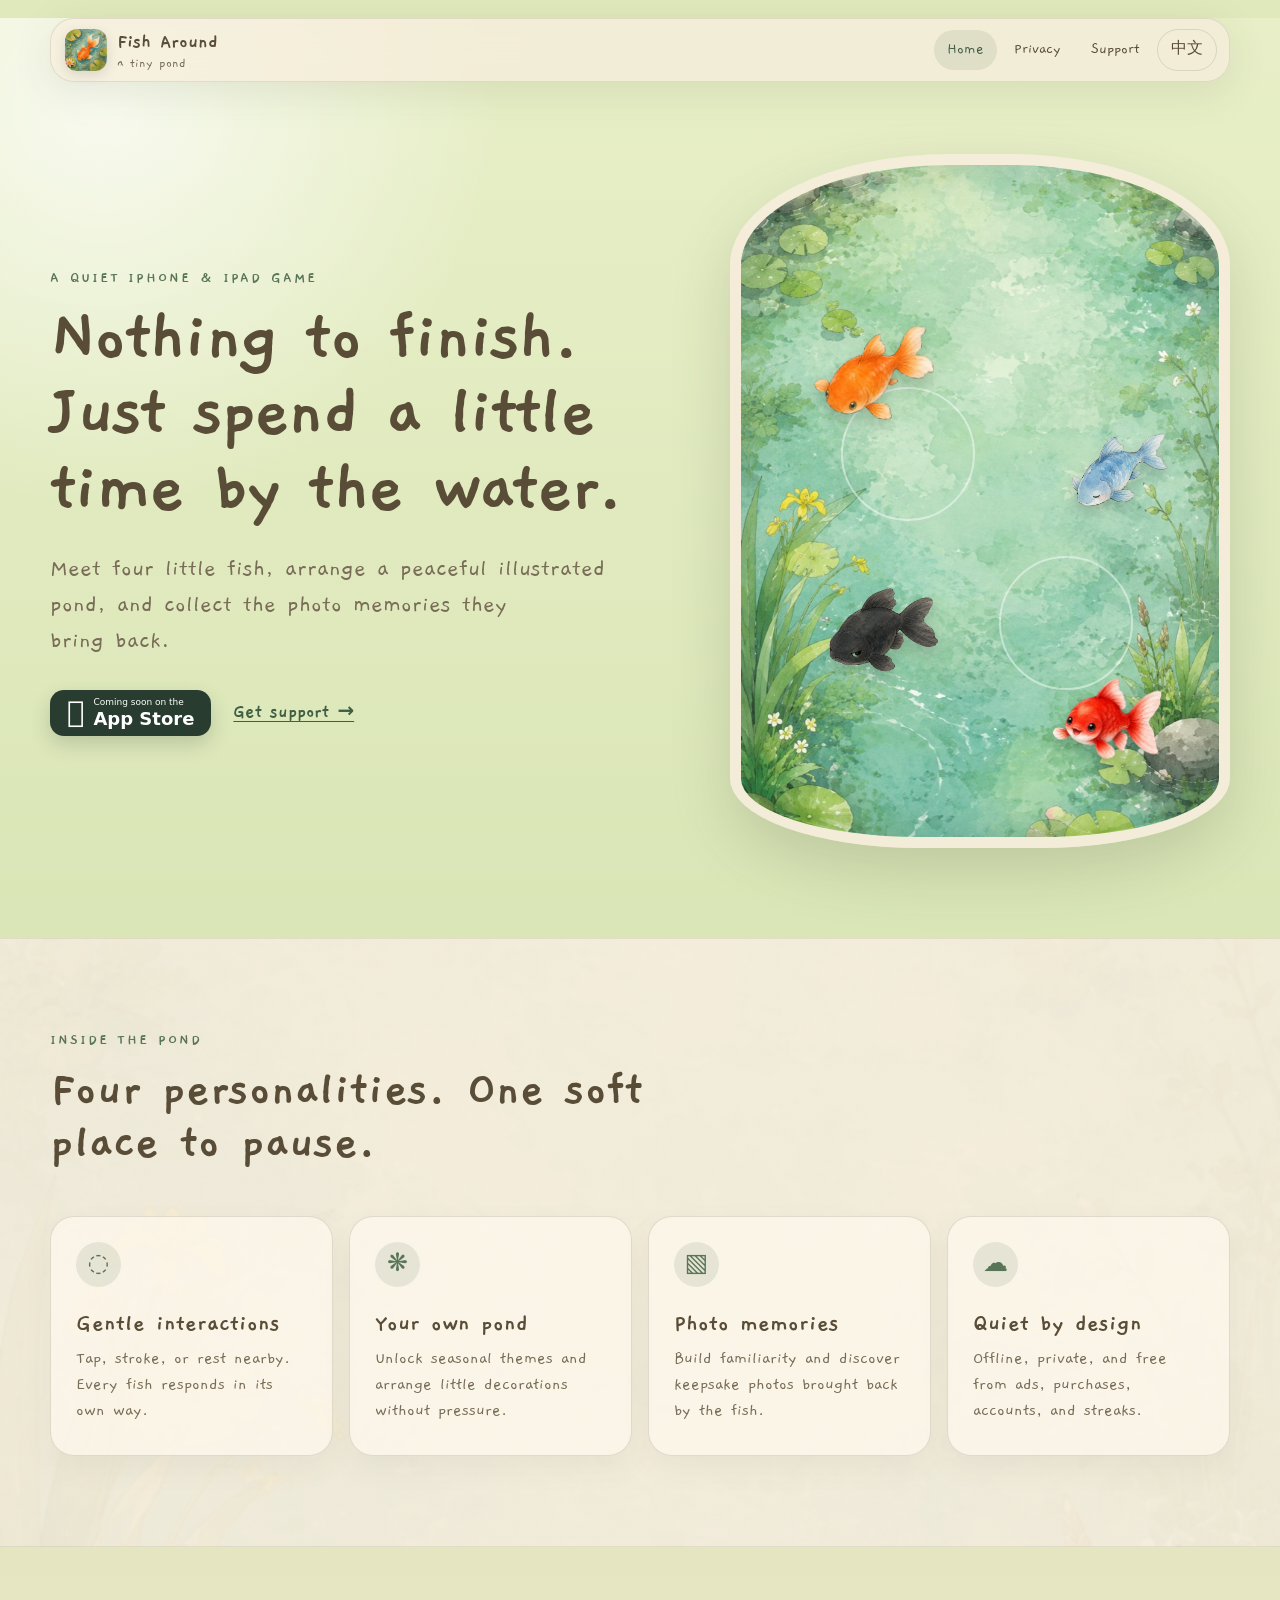
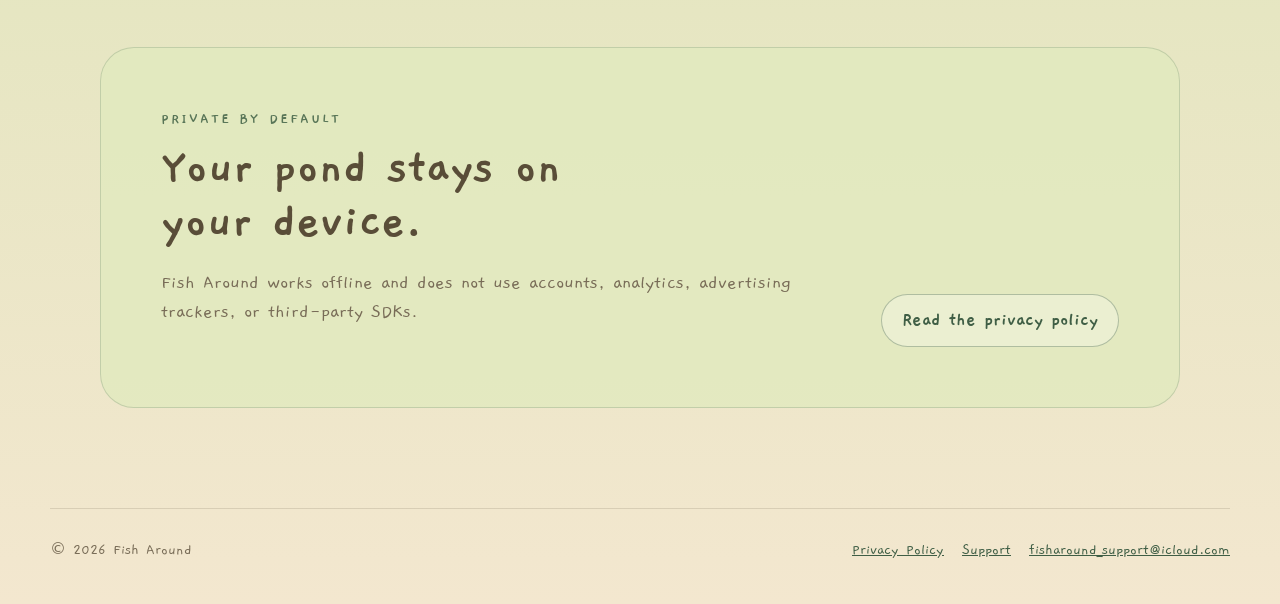
==== index.html @ 4790f1ea "Add Fish Around website" ====
<!doctype html>
<html lang="en">
<head>
  <meta charset="utf-8">
  <meta name="viewport" content="width=device-width, initial-scale=1">
  <meta name="description" content="Fish Around is a quiet illustrated pond game for iPhone and iPad.">
  <meta name="theme-color" content="#eef0c9">
  <meta property="og:title" content="Fish Around · 摸鱼">
  <meta property="og:description" content="A tiny illustrated pond for quiet breaks.">
  <meta property="og:image" content="assets/app-icon.png">
  <title>Fish Around · 摸鱼</title>
  <link rel="icon" href="assets/app-icon.png">
  <link rel="stylesheet" href="assets/styles.css">
  <script defer src="assets/site.js"></script>
</head>
<body>
  <a class="skip-link" href="#main">Skip to content</a>
  <header class="site-header">
    <a class="brand" href="index.html" aria-label="Fish Around home">
      <img src="assets/app-icon.png" alt="" width="42" height="42">
      <span><b data-en="Fish Around" data-zh="摸鱼">Fish Around</b><small data-en="a tiny pond" data-zh="一方小池塘">a tiny pond</small></span>
    </a>
    <nav aria-label="Primary navigation">
      <a class="active" href="index.html" data-en="Home" data-zh="首页">Home</a>
      <a href="privacy.html" data-en="Privacy" data-zh="隐私">Privacy</a>
      <a href="support.html" data-en="Support" data-zh="支持">Support</a>
      <button class="language-button" type="button" data-language-toggle aria-label="切换到中文">中文</button>
    </nav>
  </header>

  <main id="main">
    <section class="hero">
      <div class="hero-copy">
        <p class="eyebrow" data-en="A quiet iPhone & iPad game" data-zh="一款安静的 iPhone 与 iPad 游戏">A quiet iPhone &amp; iPad game</p>
        <h1 data-en="Nothing to finish. Just spend a little time by the water." data-zh="没有必须完成的任务。只是在水边安静待一会儿。">Nothing to finish.<br>Just spend a little time by the water.</h1>
        <p class="lead" data-en="Meet four little fish, arrange a peaceful illustrated pond, and collect the photo memories they bring back." data-zh="认识四条不同性格的小鱼，布置安静的插画池塘，收集它们带回来的照片回忆。">Meet four little fish, arrange a peaceful illustrated pond, and collect the photo memories they bring back.</p>
        <div class="hero-actions">
          <span class="store-badge" aria-label="Coming soon on the App Store">
            <span aria-hidden="true"></span>
            <span><small data-en="Coming soon on the" data-zh="即将上线">Coming soon on the</small><b data-en="App Store" data-zh="App Store">App Store</b></span>
          </span>
          <a class="text-link" href="support.html" data-en="Get support →" data-zh="获取支持 →">Get support →</a>
        </div>
      </div>

      <div class="pond-window" aria-label="Four illustrated fish swimming in a spring pond">
        <img class="pond-bg" src="assets/pond-spring.jpg" alt="">
        <img class="fish fish-orange" src="assets/fish-orange.png" alt="Tangerine, the cheerful orange fish">
        <img class="fish fish-blue" src="assets/fish-blue.png" alt="Blue Nap, the quiet blue fish">
        <img class="fish fish-black" src="assets/fish-black.png" alt="Inky, the tsundere black fish">
        <img class="fish fish-red" src="assets/fish-red.png" alt="Red Bean, the whimsical red fish">
        <span class="ripple ripple-one" aria-hidden="true"></span>
        <span class="ripple ripple-two" aria-hidden="true"></span>
      </div>
    </section>

    <section class="paper-section" aria-labelledby="features-title">
      <div class="section-heading">
        <p class="eyebrow" data-en="Inside the pond" data-zh="池塘里面">Inside the pond</p>
        <h2 id="features-title" data-en="Four personalities. One soft place to pause." data-zh="四种性格，一处柔软的停顿。">Four personalities. One soft place to pause.</h2>
      </div>
      <div class="feature-grid">
        <article>
          <span class="feature-icon">◌</span>
          <h3 data-en="Gentle interactions" data-zh="温柔互动">Gentle interactions</h3>
          <p data-en="Tap, stroke, or rest nearby. Every fish responds in its own way." data-zh="轻点、抚过或停在旁边，每条小鱼都会用自己的方式回应。">Tap, stroke, or rest nearby. Every fish responds in its own way.</p>
        </article>
        <article>
          <span class="feature-icon">❋</span>
          <h3 data-en="Your own pond" data-zh="你的池塘">Your own pond</h3>
          <p data-en="Unlock seasonal themes and arrange little decorations without pressure." data-zh="慢慢解锁季节主题，按自己的喜好摆放小装饰。">Unlock seasonal themes and arrange little decorations without pressure.</p>
        </article>
        <article>
          <span class="feature-icon">▧</span>
          <h3 data-en="Photo memories" data-zh="照片回忆">Photo memories</h3>
          <p data-en="Build familiarity and discover keepsake photos brought back by the fish." data-zh="与小鱼慢慢熟悉，发现它们带回来的纪念照片。">Build familiarity and discover keepsake photos brought back by the fish.</p>
        </article>
        <article>
          <span class="feature-icon">☁</span>
          <h3 data-en="Quiet by design" data-zh="刻意保持安静">Quiet by design</h3>
          <p data-en="Offline, private, and free from ads, purchases, accounts, and streaks." data-zh="离线、注重隐私，没有广告、内购、账号或连续打卡。">Offline, private, and free from ads, purchases, accounts, and streaks.</p>
        </article>
      </div>
    </section>

    <section class="privacy-callout">
      <div>
        <p class="eyebrow" data-en="Private by default" data-zh="默认保护隐私">Private by default</p>
        <h2 data-en="Your pond stays on your device." data-zh="你的池塘只留在你的设备上。">Your pond stays on your device.</h2>
        <p data-en="Fish Around works offline and does not use accounts, analytics, advertising trackers, or third-party SDKs." data-zh="摸鱼可以离线使用，不需要账号，也不包含分析、广告追踪或第三方 SDK。">Fish Around works offline and does not use accounts, analytics, advertising trackers, or third-party SDKs.</p>
      </div>
      <a class="button-secondary" href="privacy.html" data-en="Read the privacy policy" data-zh="阅读隐私政策">Read the privacy policy</a>
    </section>
  </main>

  <footer class="site-footer">
    <p>© <span data-current-year>2026</span> Fish Around</p>
    <div>
      <a href="privacy.html" data-en="Privacy Policy" data-zh="隐私政策">Privacy Policy</a>
      <a href="support.html" data-en="Support" data-zh="支持">Support</a>
      <a href="mailto:fisharound_support@icloud.com">fisharound_support@icloud.com</a>
    </div>
  </footer>
</body>
</html>
---- assets/styles.css ----
@font-face {
  font-family: "Gaegu";
  src: url("Gaegu-Regular.ttf") format("truetype");
  font-display: swap;
}

@font-face {
  font-family: "Gaegu";
  src: url("Gaegu-Bold.ttf") format("truetype");
  font-weight: 700;
  font-display: swap;
}

:root {
  --paper: #f6eddc;
  --paper-deep: #ead6ad;
  --ink: #594d38;
  --muted: #786c57;
  --green: #587557;
  --green-dark: #3f5e45;
  --pond: #dfe9bb;
  --line: rgba(89, 77, 56, .16);
  --shadow: 0 24px 60px rgba(54, 70, 44, .18);
}

* { box-sizing: border-box; }

html {
  scroll-behavior: smooth;
  background: var(--pond);
}

body {
  margin: 0;
  color: var(--ink);
  background:
    radial-gradient(circle at 8% 4%, rgba(255,255,255,.72), transparent 25rem),
    linear-gradient(180deg, #e8efc8 0%, #d9e5b5 46%, #f3e7cf 100%);
  font-family: "Gaegu", ui-rounded, "SF Pro Rounded", system-ui, sans-serif;
  font-size: 20px;
  line-height: 1.45;
  min-height: 100vh;
}

a { color: var(--green-dark); }
a:hover { color: #294732; }

.skip-link {
  position: fixed;
  left: 1rem;
  top: -5rem;
  z-index: 100;
  padding: .7rem 1rem;
  border-radius: 999px;
  background: var(--ink);
  color: white;
}
.skip-link:focus { top: 1rem; }

.site-header {
  width: min(1180px, calc(100% - 32px));
  margin: 18px auto 0;
  display: flex;
  align-items: center;
  justify-content: space-between;
  gap: 24px;
  padding: 10px 12px 10px 14px;
  border: 1px solid rgba(89,77,56,.12);
  border-radius: 24px;
  background: rgba(246, 237, 220, .76);
  box-shadow: 0 10px 40px rgba(54, 70, 44, .1);
  backdrop-filter: blur(16px);
  position: relative;
  z-index: 20;
}

.brand {
  display: flex;
  align-items: center;
  gap: 10px;
  color: var(--ink);
  text-decoration: none;
}
.brand img { border-radius: 12px; box-shadow: 0 4px 12px rgba(54,70,44,.15); }
.brand span { display: grid; line-height: 1; }
.brand b { font-size: 21px; }
.brand small { margin-top: 4px; color: var(--muted); font-size: 14px; }

nav { display: flex; align-items: center; gap: 4px; }
nav a,
.language-button {
  border: 0;
  border-radius: 999px;
  padding: 8px 13px;
  color: var(--ink);
  background: transparent;
  font: inherit;
  font-size: 16px;
  text-decoration: none;
  cursor: pointer;
}
nav a:hover,
nav a.active,
.language-button:hover {
  background: rgba(88,117,87,.12);
  color: var(--green-dark);
}
.language-button { border: 1px solid var(--line); }

main { overflow: hidden; }

.hero {
  width: min(1180px, calc(100% - 40px));
  margin: 72px auto 90px;
  display: grid;
  grid-template-columns: 1fr minmax(360px, 500px);
  align-items: center;
  gap: clamp(40px, 8vw, 110px);
}

.eyebrow {
  margin: 0 0 10px;
  color: var(--green);
  font-size: 16px;
  font-weight: 700;
  letter-spacing: .12em;
  text-transform: uppercase;
}

h1, h2, h3, p { text-wrap: pretty; }
h1 {
  margin: 0;
  font-size: clamp(48px, 6vw, 79px);
  line-height: .98;
  letter-spacing: -.035em;
}
h2 {
  margin: 0;
  font-size: clamp(36px, 4vw, 52px);
  line-height: 1.05;
}
h3 { margin: 0 0 7px; font-size: 25px; line-height: 1.1; }
.lead {
  max-width: 630px;
  margin: 25px 0 30px;
  color: var(--muted);
  font-size: clamp(21px, 2vw, 25px);
}
.hero-actions { display: flex; align-items: center; gap: 22px; flex-wrap: wrap; }
.store-badge {
  display: inline-flex;
  align-items: center;
  gap: 9px;
  padding: 8px 17px;
  border-radius: 14px;
  background: #283c30;
  color: #fff;
  box-shadow: 0 8px 20px rgba(40,60,48,.2);
  line-height: 1;
}
.store-badge > span:first-child { font-family: system-ui, sans-serif; font-size: 29px; }
.store-badge > span:last-child { display: grid; }
.store-badge small { font-family: system-ui, sans-serif; font-size: 9px; }
.store-badge b { font-family: system-ui, sans-serif; margin-top: 3px; font-size: 18px; }
.text-link { font-weight: 700; text-decoration-thickness: 1px; text-underline-offset: 4px; }

.pond-window {
  position: relative;
  aspect-ratio: .72;
  overflow: hidden;
  border: 11px solid rgba(246,237,220,.92);
  border-radius: 44% 44% 38% 38% / 16% 16% 10% 10%;
  box-shadow: var(--shadow);
  isolation: isolate;
}
.pond-window::after {
  content: "";
  position: absolute;
  inset: 0;
  z-index: 8;
  border-radius: inherit;
  box-shadow: inset 0 0 45px rgba(41,72,54,.22);
  pointer-events: none;
}
.pond-bg { position: absolute; inset: 0; width: 100%; height: 100%; object-fit: cover; }
.fish {
  position: absolute;
  z-index: 4;
  width: 36%;
  filter: drop-shadow(0 8px 7px rgba(34,58,44,.22));
  animation: drift 7s ease-in-out infinite;
}
.fish-orange { left: 10%; top: 19%; transform: rotate(8deg); }
.fish-blue { right: 6%; top: 35%; width: 31%; animation-delay: -2s; }
.fish-black { left: 13%; bottom: 18%; width: 32%; animation-delay: -4s; }
.fish-red { right: 9%; bottom: 7%; width: 29%; animation-delay: -5s; }
.ripple {
  position: absolute;
  z-index: 3;
  width: 28%;
  aspect-ratio: 1;
  border: 2px solid rgba(255,255,255,.45);
  border-radius: 50%;
  animation: ripple 4s ease-out infinite;
}
.ripple-one { left: 21%; top: 33%; }
.ripple-two { right: 18%; bottom: 22%; animation-delay: -2s; }

.paper-section {
  padding: 90px max(24px, calc((100vw - 1180px) / 2));
  background:
    linear-gradient(rgba(246,237,220,.93), rgba(246,237,220,.93)),
    url("pond-spring.jpg") center / cover;
  border-block: 1px solid rgba(89,77,56,.1);
}
.section-heading { max-width: 700px; }
.feature-grid {
  margin-top: 46px;
  display: grid;
  grid-template-columns: repeat(4, 1fr);
  gap: 16px;
}
.feature-grid article {
  min-height: 240px;
  padding: 25px;
  border: 1px solid var(--line);
  border-radius: 24px;
  background: rgba(255,250,239,.68);
  box-shadow: 0 12px 30px rgba(89,77,56,.06);
}
.feature-grid p { margin: 0; color: var(--muted); font-size: 18px; }
.feature-icon {
  display: grid;
  place-items: center;
  width: 45px;
  height: 45px;
  margin-bottom: 23px;
  border-radius: 50%;
  background: rgba(88,117,87,.13);
  color: var(--green);
  font-size: 25px;
}

.privacy-callout {
  width: min(1080px, calc(100% - 40px));
  margin: 100px auto;
  padding: clamp(28px, 5vw, 60px);
  display: flex;
  align-items: end;
  justify-content: space-between;
  gap: 40px;
  border: 1px solid rgba(63,94,69,.2);
  border-radius: 34px;
  background: rgba(224,234,190,.78);
}
.privacy-callout > div { max-width: 700px; }
.privacy-callout p:last-child { color: var(--muted); font-size: 20px; }
.button-primary,
.button-secondary {
  display: inline-flex;
  justify-content: center;
  align-items: center;
  min-height: 48px;
  padding: 11px 20px;
  border-radius: 999px;
  font-weight: 700;
  text-decoration: none;
  white-space: nowrap;
}
.button-primary { background: var(--green-dark); color: white; box-shadow: 0 8px 20px rgba(63,94,69,.2); }
.button-primary:hover { color: white; background: #294732; }
.button-secondary { border: 1px solid rgba(63,94,69,.35); background: rgba(255,255,255,.28); }

.site-footer {
  width: min(1180px, calc(100% - 40px));
  margin: 0 auto;
  padding: 30px 0 42px;
  display: flex;
  justify-content: space-between;
  gap: 24px;
  border-top: 1px solid var(--line);
  color: var(--muted);
  font-size: 16px;
}
.site-footer p { margin: 0; }
.site-footer div { display: flex; gap: 18px; flex-wrap: wrap; justify-content: end; }

.document-main { overflow: visible; }
.document-hero {
  width: min(850px, calc(100% - 40px));
  margin: 80px auto 36px;
}
.document-hero h1 { font-size: clamp(55px, 7vw, 82px); }
.document-hero > p:not(.eyebrow) { color: var(--muted); font-size: 21px; }
.document-hero .button-primary { margin-top: 12px; }
.legal-paper {
  width: min(850px, calc(100% - 40px));
  margin: 0 auto 90px;
  padding: clamp(25px, 5vw, 62px);
  border: 1px solid var(--line);
  border-radius: 32px;
  background: rgba(250,242,225,.88);
  box-shadow: var(--shadow);
}
.legal-paper section + section {
  margin-top: 34px;
  padding-top: 28px;
  border-top: 1px solid var(--line);
}
.legal-paper h2 { font-size: 30px; }
.legal-paper p { margin: 9px 0 0; color: var(--muted); font-size: 19px; }

.support-layout {
  width: min(1000px, calc(100% - 40px));
  margin: 0 auto 90px;
  display: grid;
  grid-template-columns: minmax(0, 1.5fr) minmax(260px, .75fr);
  align-items: start;
  gap: 24px;
}
.faq-list { display: grid; gap: 12px; }
details,
.contact-card {
  border: 1px solid var(--line);
  border-radius: 22px;
  background: rgba(250,242,225,.84);
  box-shadow: 0 10px 25px rgba(54,70,44,.07);
}
details { padding: 18px 22px; }
summary { cursor: pointer; font-size: 23px; font-weight: 700; }
details p { margin: 12px 0 3px; color: var(--muted); font-size: 18px; }
.contact-card { padding: 25px; text-align: center; position: sticky; top: 24px; }
.contact-card img { width: min(180px, 75%); filter: drop-shadow(0 8px 7px rgba(34,58,44,.15)); }
.contact-card h2 { font-size: 32px; }
.contact-card p { color: var(--muted); font-size: 18px; }
.contact-card a { overflow-wrap: anywhere; }

.not-found { display: grid; place-items: center; text-align: center; }
.not-found main { width: min(560px, calc(100% - 40px)); padding: 40px; }
.not-found img { filter: drop-shadow(0 8px 7px rgba(34,58,44,.15)); }
.not-found h1 { font-size: clamp(43px, 8vw, 65px); }
.not-found p:not(.eyebrow) { color: var(--muted); }

@keyframes drift {
  0%, 100% { translate: 0 0; }
  50% { translate: 4px -10px; }
}
@keyframes ripple {
  0% { scale: .45; opacity: 0; }
  25% { opacity: 1; }
  100% { scale: 1.35; opacity: 0; }
}

@media (max-width: 850px) {
  .hero { grid-template-columns: 1fr; margin-top: 52px; }
  .hero-copy { text-align: center; }
  .hero-copy .lead { margin-inline: auto; }
  .hero-actions { justify-content: center; }
  .pond-window { width: min(460px, 100%); margin: 0 auto; }
  .feature-grid { grid-template-columns: repeat(2, 1fr); }
  .privacy-callout { align-items: start; flex-direction: column; }
  .support-layout { grid-template-columns: 1fr; }
  .contact-card { position: static; }
}

@media (max-width: 620px) {
  body { font-size: 18px; }
  .site-header { align-items: flex-start; }
  .brand small { display: none; }
  nav { justify-content: flex-end; flex-wrap: wrap; }
  nav a, .language-button { padding: 7px 9px; font-size: 15px; }
  .hero { width: min(100% - 28px, 1180px); margin-bottom: 65px; }
  h1 { font-size: 48px; }
  .feature-grid { grid-template-columns: 1fr; }
  .feature-grid article { min-height: 0; }
  .site-footer { flex-direction: column; }
  .site-footer div { justify-content: start; flex-direction: column; gap: 7px; }
  .legal-paper { border-radius: 22px; }
}

@media (prefers-reduced-motion: reduce) {
  *, *::before, *::after {
    scroll-behavior: auto !important;
    animation-duration: .001ms !important;
    animation-iteration-count: 1 !important;
  }
}

@media (prefers-contrast: more) {
  :root { --ink: #30291e; --muted: #4c4437; --line: rgba(48,41,30,.35); }
}
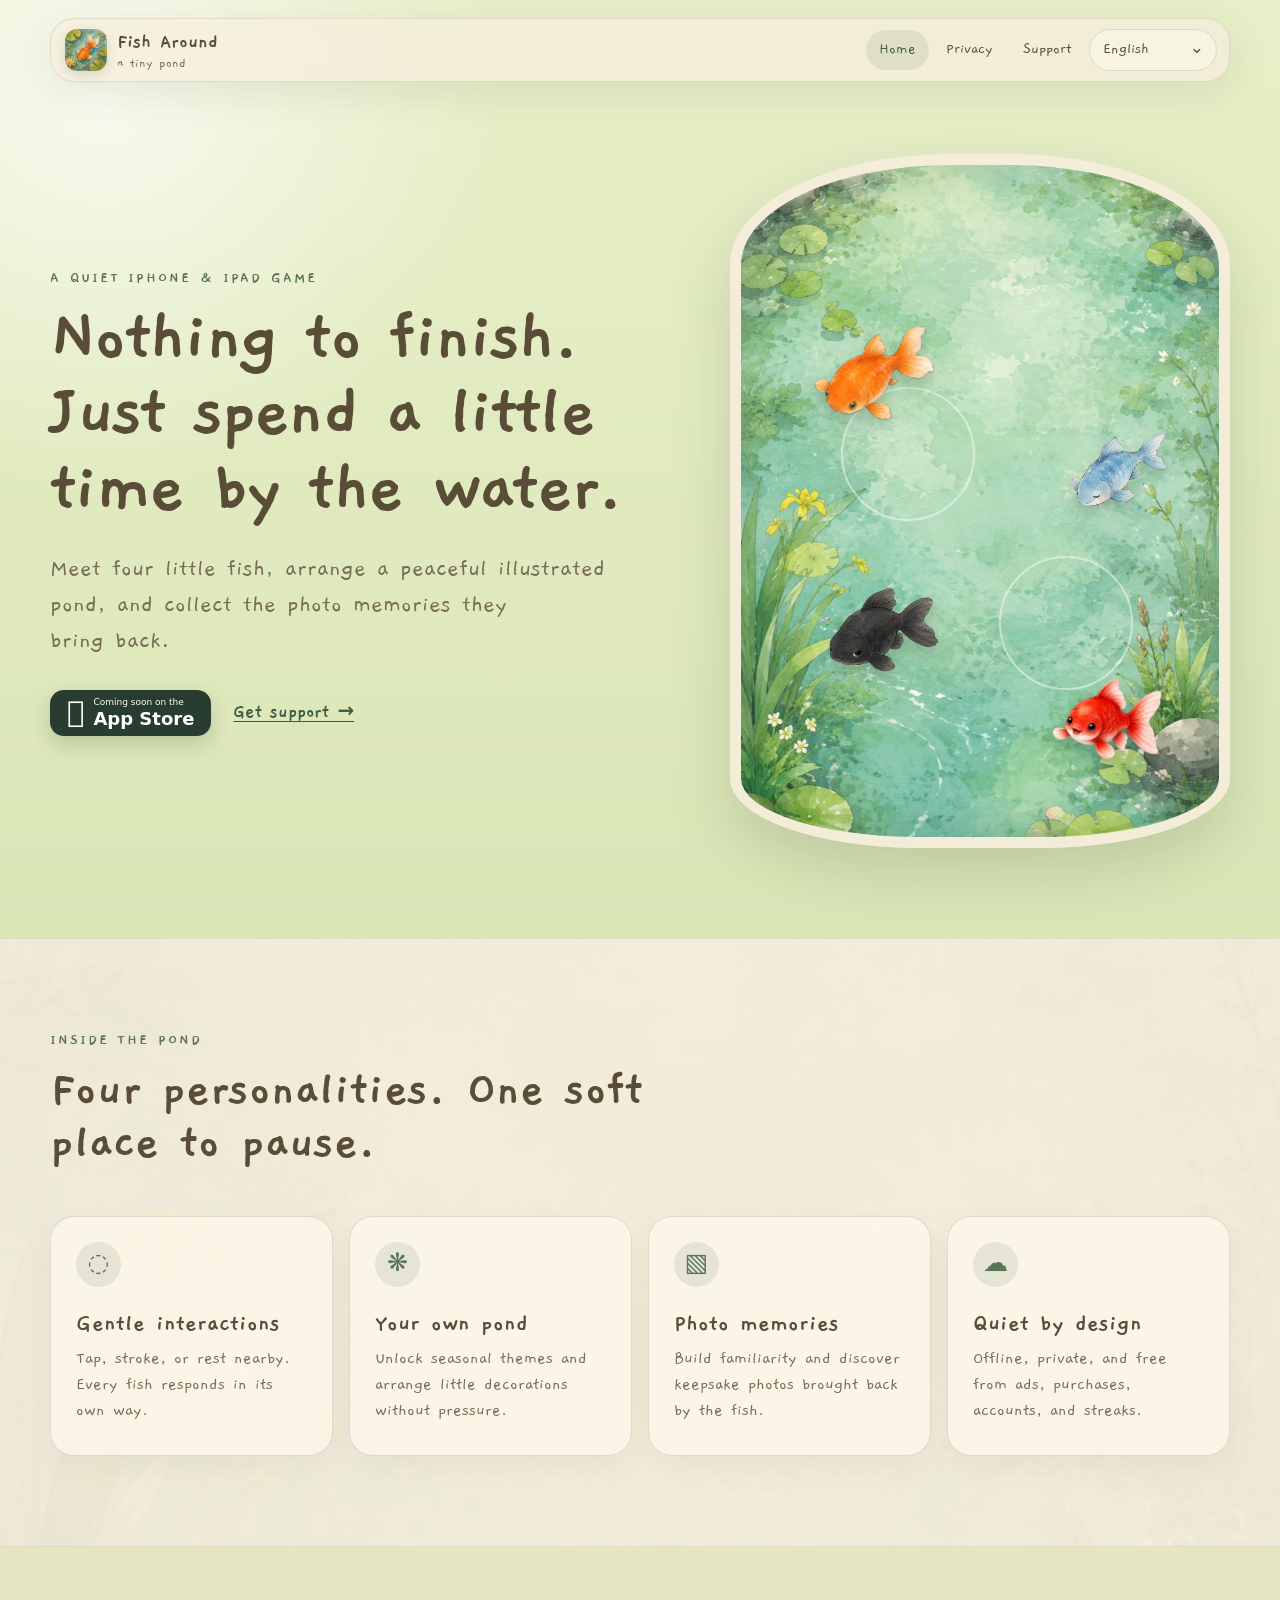
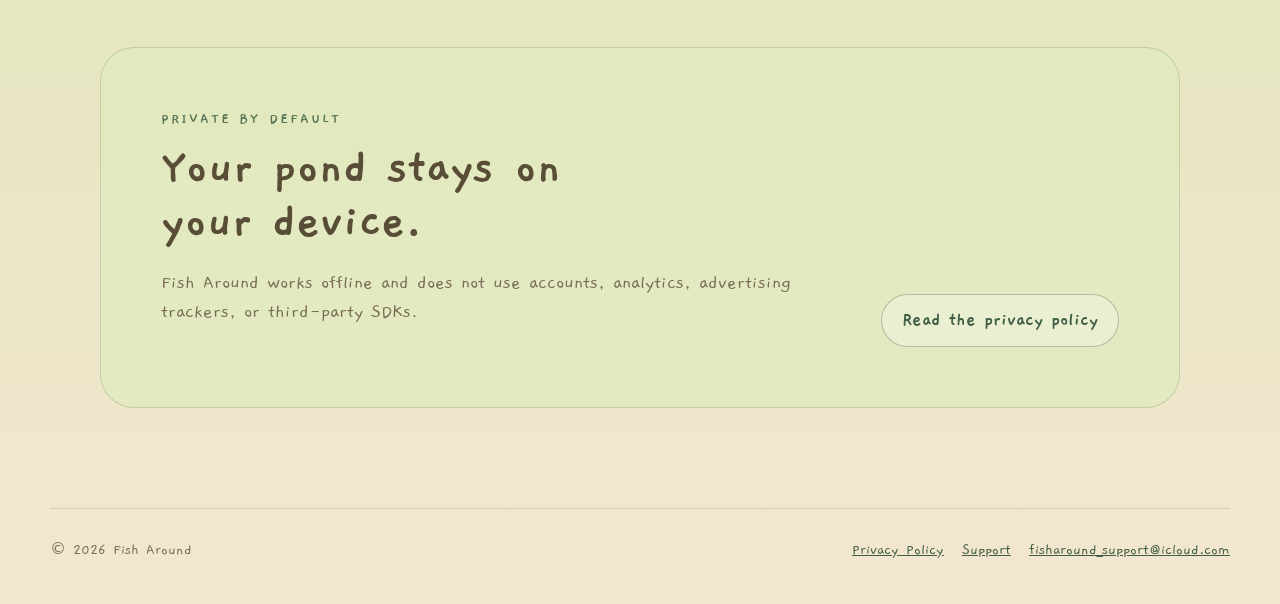
==== commit 4ff5acfc: "Add language selector" ====
--- a/index.html
+++ b/index.html
@@ -24,7 +24,16 @@
       <a class="active" href="index.html" data-en="Home" data-zh="首页">Home</a>
       <a href="privacy.html" data-en="Privacy" data-zh="隐私">Privacy</a>
       <a href="support.html" data-en="Support" data-zh="支持">Support</a>
-      <button class="language-button" type="button" data-language-toggle aria-label="切换到中文">中文</button>
+      <label class="language-select" aria-label="Language">
+        <span>Language</span>
+        <select data-language-select>
+          <option value="en">English</option>
+          <option value="zh">简体中文</option>
+          <option value="zh-Hant">繁體中文</option>
+          <option value="ja">日本語</option>
+          <option value="ko">한국어</option>
+        </select>
+      </label>
     </nav>
   </header>
 
--- a/assets/styles.css
+++ b/assets/styles.css
@@ -1,6 +1,12 @@
 @font-face {
   font-family: "Gaegu";
   src: url("Gaegu-Regular.ttf") format("truetype");
+  font-display: swap;
+}
+
+@font-face {
+  font-family: "ZCOOL KuaiLe";
+  src: url("ZCOOLKuaiLe-Regular.ttf") format("truetype");
   font-display: swap;
 }
 
@@ -32,6 +38,7 @@
 
 body {
   margin: 0;
+  padding-top: 18px;
   color: var(--ink);
   background:
     radial-gradient(circle at 8% 4%, rgba(255,255,255,.72), transparent 25rem),
@@ -40,6 +47,32 @@
   font-size: 20px;
   line-height: 1.45;
   min-height: 100vh;
+}
+
+html[lang="zh-Hans"] body {
+  font-family: "PingFang SC", "Hiragino Sans GB", "Microsoft YaHei", system-ui, sans-serif;
+  font-weight: 400;
+  line-height: 1.55;
+}
+
+html[lang="zh-Hans"] h1,
+html[lang="zh-Hans"] h2,
+html[lang="zh-Hans"] h3 {
+  font-family: "PingFang SC", "Hiragino Sans GB", "Microsoft YaHei", system-ui, sans-serif;
+  font-weight: 500;
+  letter-spacing: .015em;
+  line-height: 1.12;
+}
+
+html[lang="zh-Hans"] .eyebrow {
+  font-weight: 500;
+  letter-spacing: .08em;
+}
+
+html[lang="zh-Hans"] .brand b,
+html[lang="zh-Hans"] .feature-icon {
+  font-family: "ZCOOL KuaiLe", "PingFang SC", system-ui, sans-serif;
+  font-weight: 400;
 }
 
 a { color: var(--green-dark); }
@@ -59,7 +92,7 @@
 
 .site-header {
   width: min(1180px, calc(100% - 32px));
-  margin: 18px auto 0;
+  margin: 0 auto;
   display: flex;
   align-items: center;
   justify-content: space-between;
@@ -107,6 +140,55 @@
 }
 .language-button { border: 1px solid var(--line); }
 
+.language-select {
+  position: relative;
+  display: inline-flex;
+  align-items: center;
+  min-width: 128px;
+  border: 1px solid var(--line);
+  border-radius: 999px;
+  background: rgba(255,250,239,.48);
+}
+
+.language-select:hover,
+.language-select:focus-within {
+  background: rgba(88,117,87,.12);
+  color: var(--green-dark);
+}
+
+.language-select span {
+  position: absolute;
+  width: 1px;
+  height: 1px;
+  overflow: hidden;
+  clip: rect(0 0 0 0);
+  white-space: nowrap;
+}
+
+.language-select select {
+  width: 100%;
+  appearance: none;
+  border: 0;
+  border-radius: inherit;
+  padding: 8px 32px 8px 13px;
+  color: var(--ink);
+  background: transparent;
+  font: inherit;
+  font-size: 16px;
+  cursor: pointer;
+}
+
+.language-select::after {
+  content: "⌄";
+  position: absolute;
+  right: 12px;
+  top: 50%;
+  translate: 0 -54%;
+  color: var(--green-dark);
+  font-size: 17px;
+  pointer-events: none;
+}
+
 main { overflow: hidden; }
 
 .hero {
@@ -369,6 +451,9 @@
   .brand small { display: none; }
   nav { justify-content: flex-end; flex-wrap: wrap; }
   nav a, .language-button { padding: 7px 9px; font-size: 15px; }
+  .language-select { min-width: 112px; }
+  .language-select select { padding: 7px 28px 7px 10px; font-size: 15px; }
+  .language-select::after { right: 10px; }
   .hero { width: min(100% - 28px, 1180px); margin-bottom: 65px; }
   h1 { font-size: 48px; }
   .feature-grid { grid-template-columns: 1fr; }
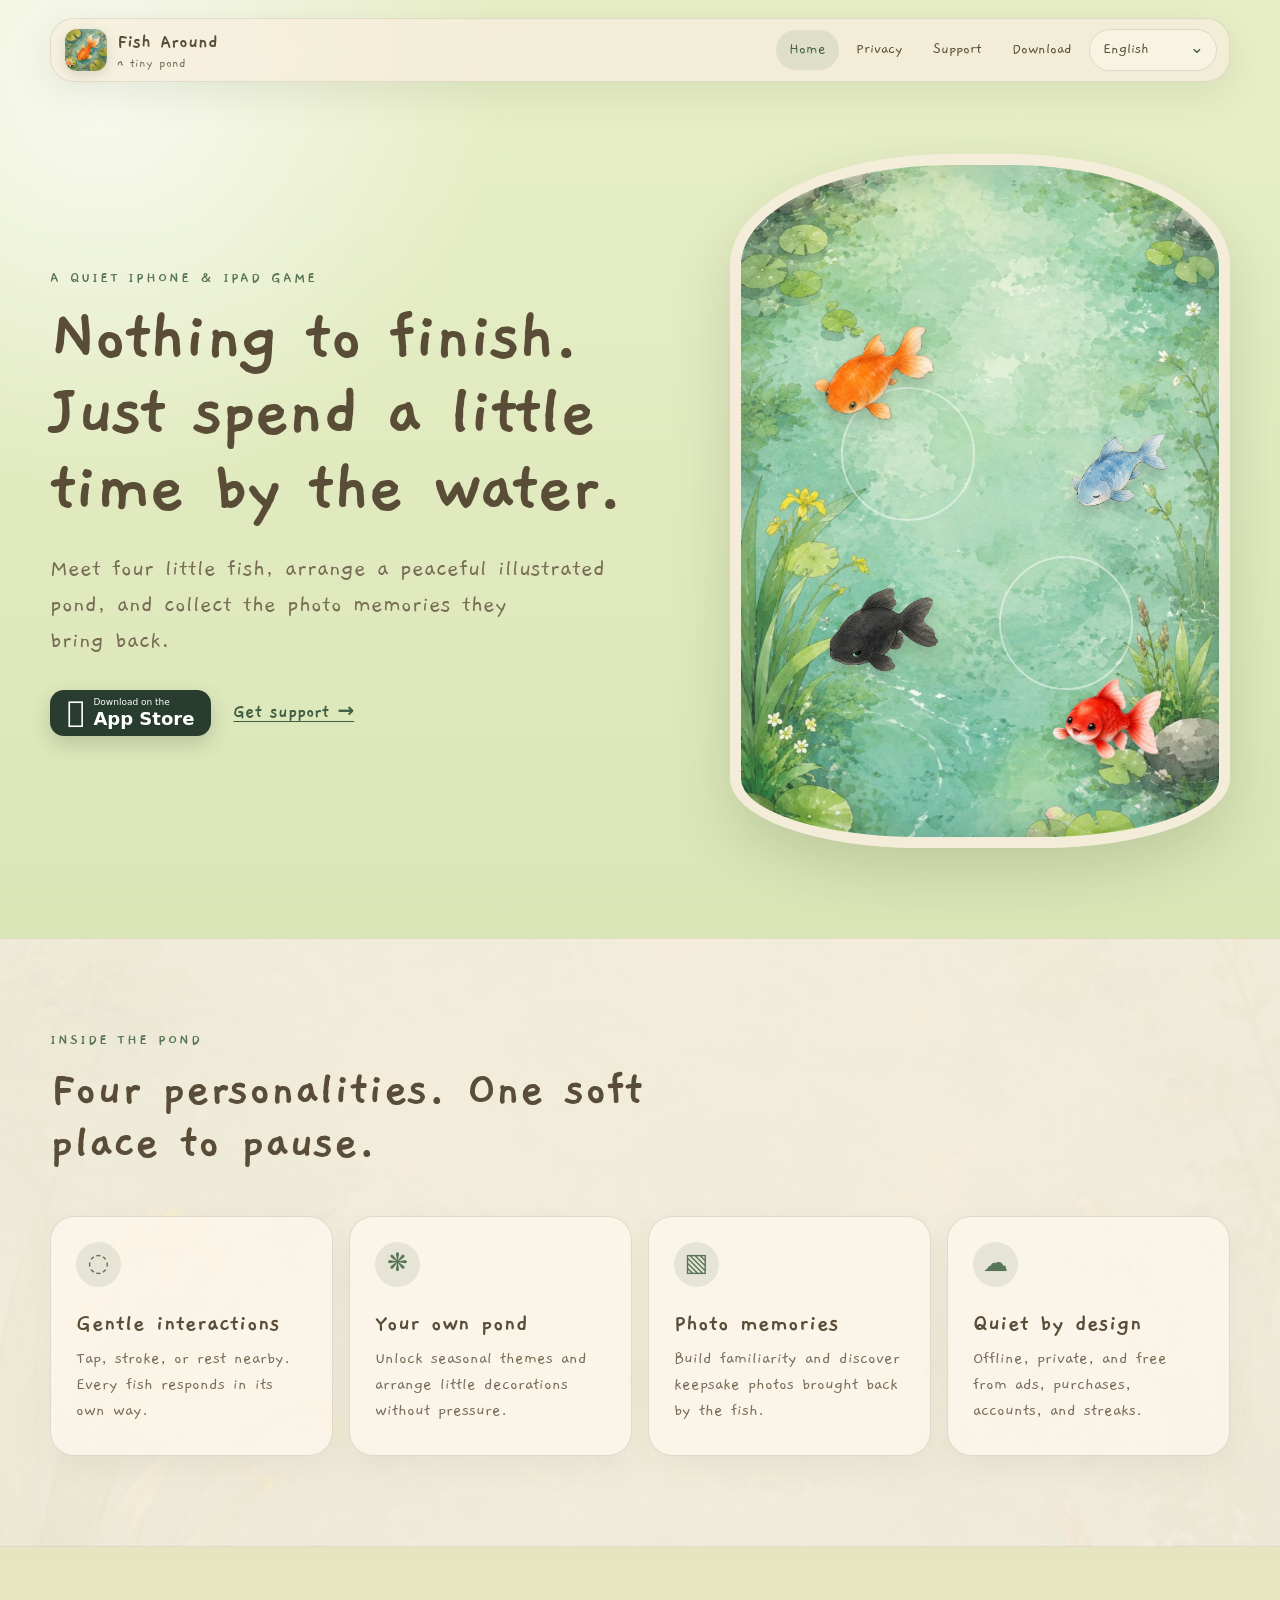
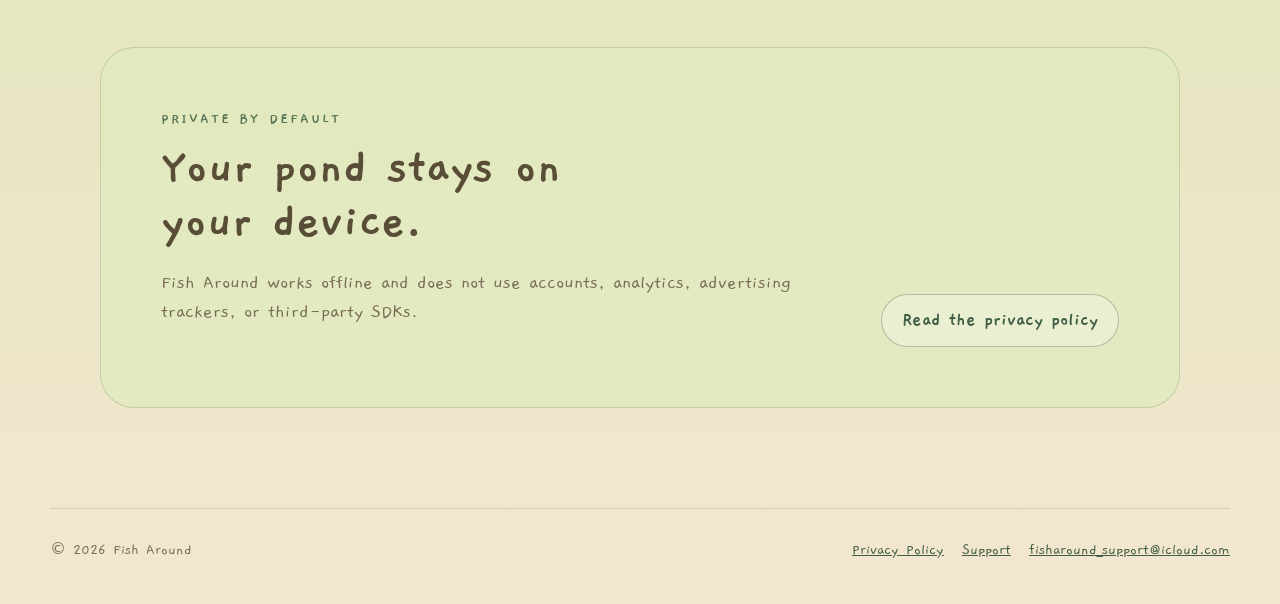
==== commit bd43d736: "Update site for App Store launch" ====
--- a/index.html
+++ b/index.html
@@ -24,6 +24,7 @@
       <a class="active" href="index.html" data-en="Home" data-zh="首页">Home</a>
       <a href="privacy.html" data-en="Privacy" data-zh="隐私">Privacy</a>
       <a href="support.html" data-en="Support" data-zh="支持">Support</a>
+      <a href="https://apps.apple.com/us/app/fish-around-pond-builder/id6785642342" data-en="Download" data-zh="下载">Download</a>
       <label class="language-select" aria-label="Language">
         <span>Language</span>
         <select data-language-select>
@@ -44,10 +45,10 @@
         <h1 data-en="Nothing to finish. Just spend a little time by the water." data-zh="没有必须完成的任务。只是在水边安静待一会儿。">Nothing to finish.<br>Just spend a little time by the water.</h1>
         <p class="lead" data-en="Meet four little fish, arrange a peaceful illustrated pond, and collect the photo memories they bring back." data-zh="认识四条不同性格的小鱼，布置安静的插画池塘，收集它们带回来的照片回忆。">Meet four little fish, arrange a peaceful illustrated pond, and collect the photo memories they bring back.</p>
         <div class="hero-actions">
-          <span class="store-badge" aria-label="Coming soon on the App Store">
+          <a class="store-badge" href="https://apps.apple.com/us/app/fish-around-pond-builder/id6785642342" aria-label="Download on the App Store">
             <span aria-hidden="true"></span>
-            <span><small data-en="Coming soon on the" data-zh="即将上线">Coming soon on the</small><b data-en="App Store" data-zh="App Store">App Store</b></span>
-          </span>
+            <span><small data-en="Download on the" data-zh="立即下载">Download on the</small><b data-en="App Store" data-zh="App Store">App Store</b></span>
+          </a>
           <a class="text-link" href="support.html" data-en="Get support →" data-zh="获取支持 →">Get support →</a>
         </div>
       </div>
--- a/assets/styles.css
+++ b/assets/styles.css
@@ -239,7 +239,9 @@
   color: #fff;
   box-shadow: 0 8px 20px rgba(40,60,48,.2);
   line-height: 1;
-}
+  text-decoration: none;
+}
+.store-badge:hover { color: #fff; background: #203427; }
 .store-badge > span:first-child { font-family: system-ui, sans-serif; font-size: 29px; }
 .store-badge > span:last-child { display: grid; }
 .store-badge small { font-family: system-ui, sans-serif; font-size: 9px; }
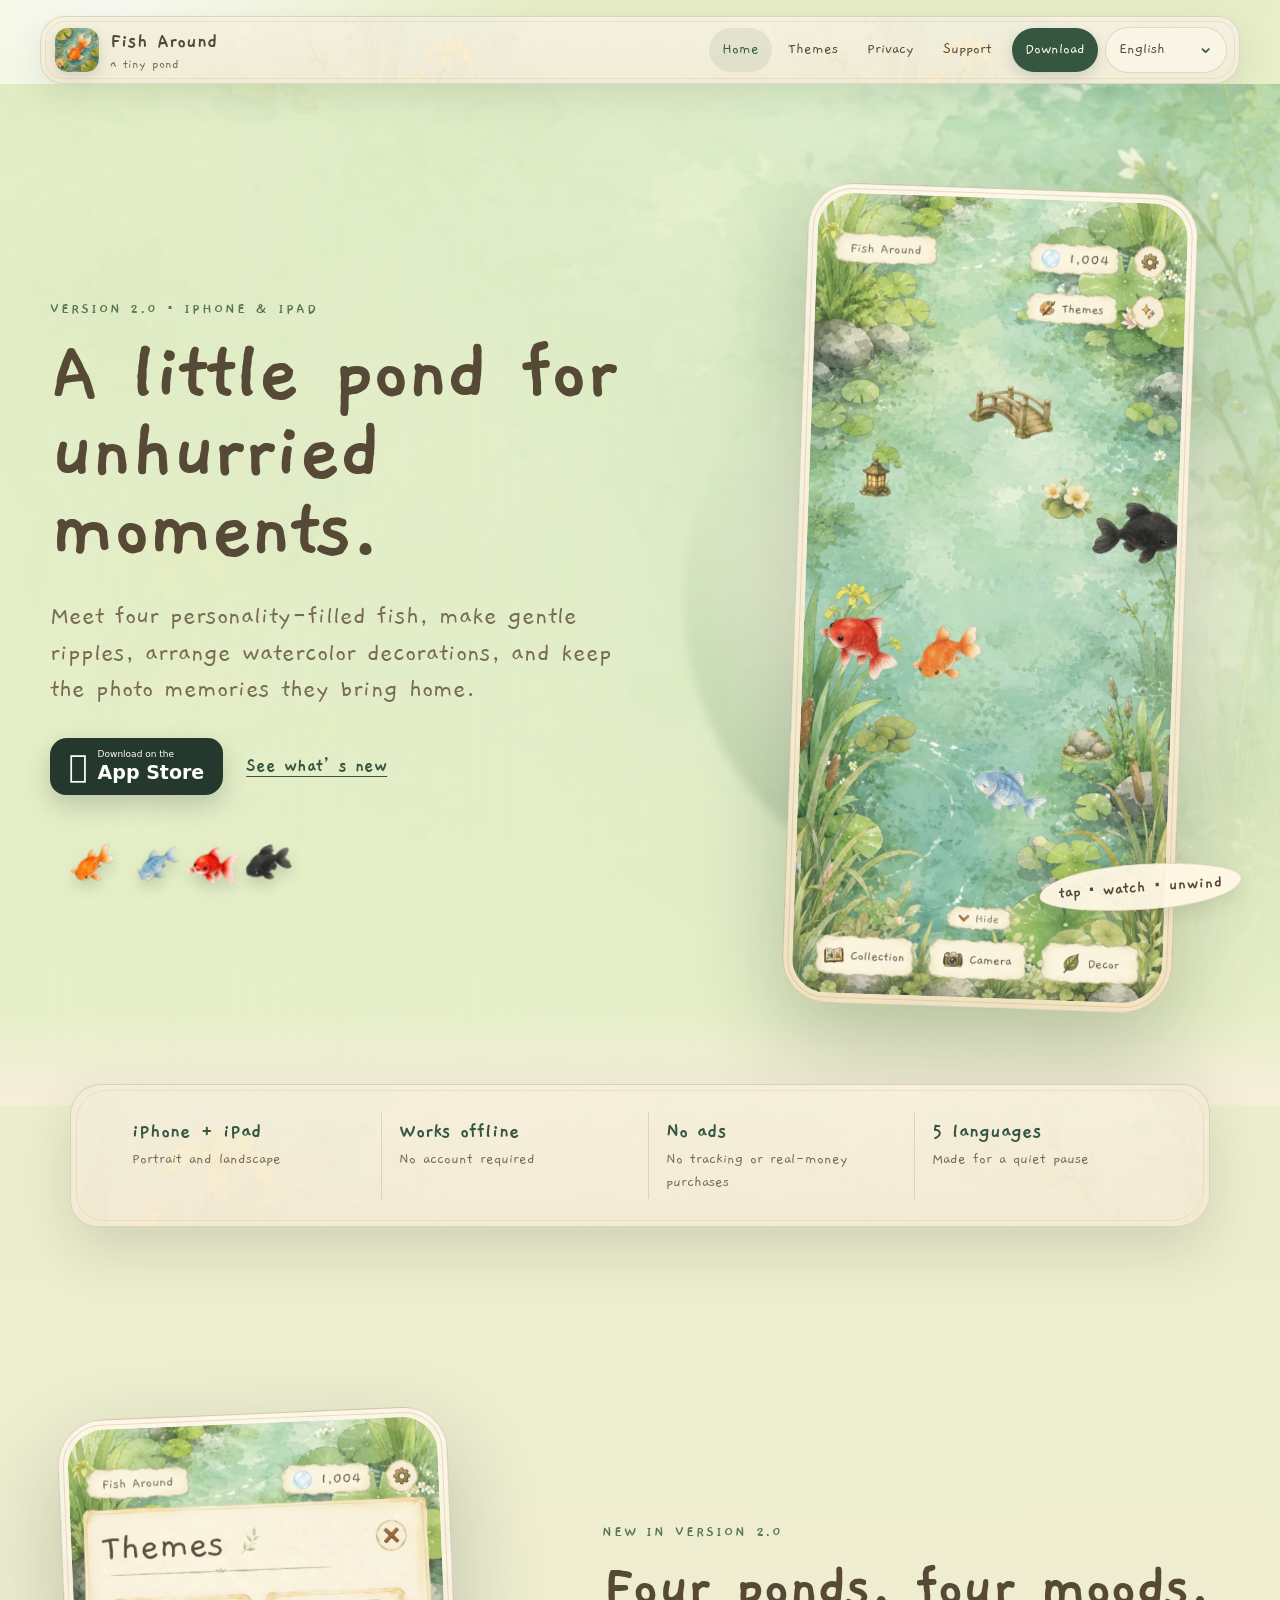
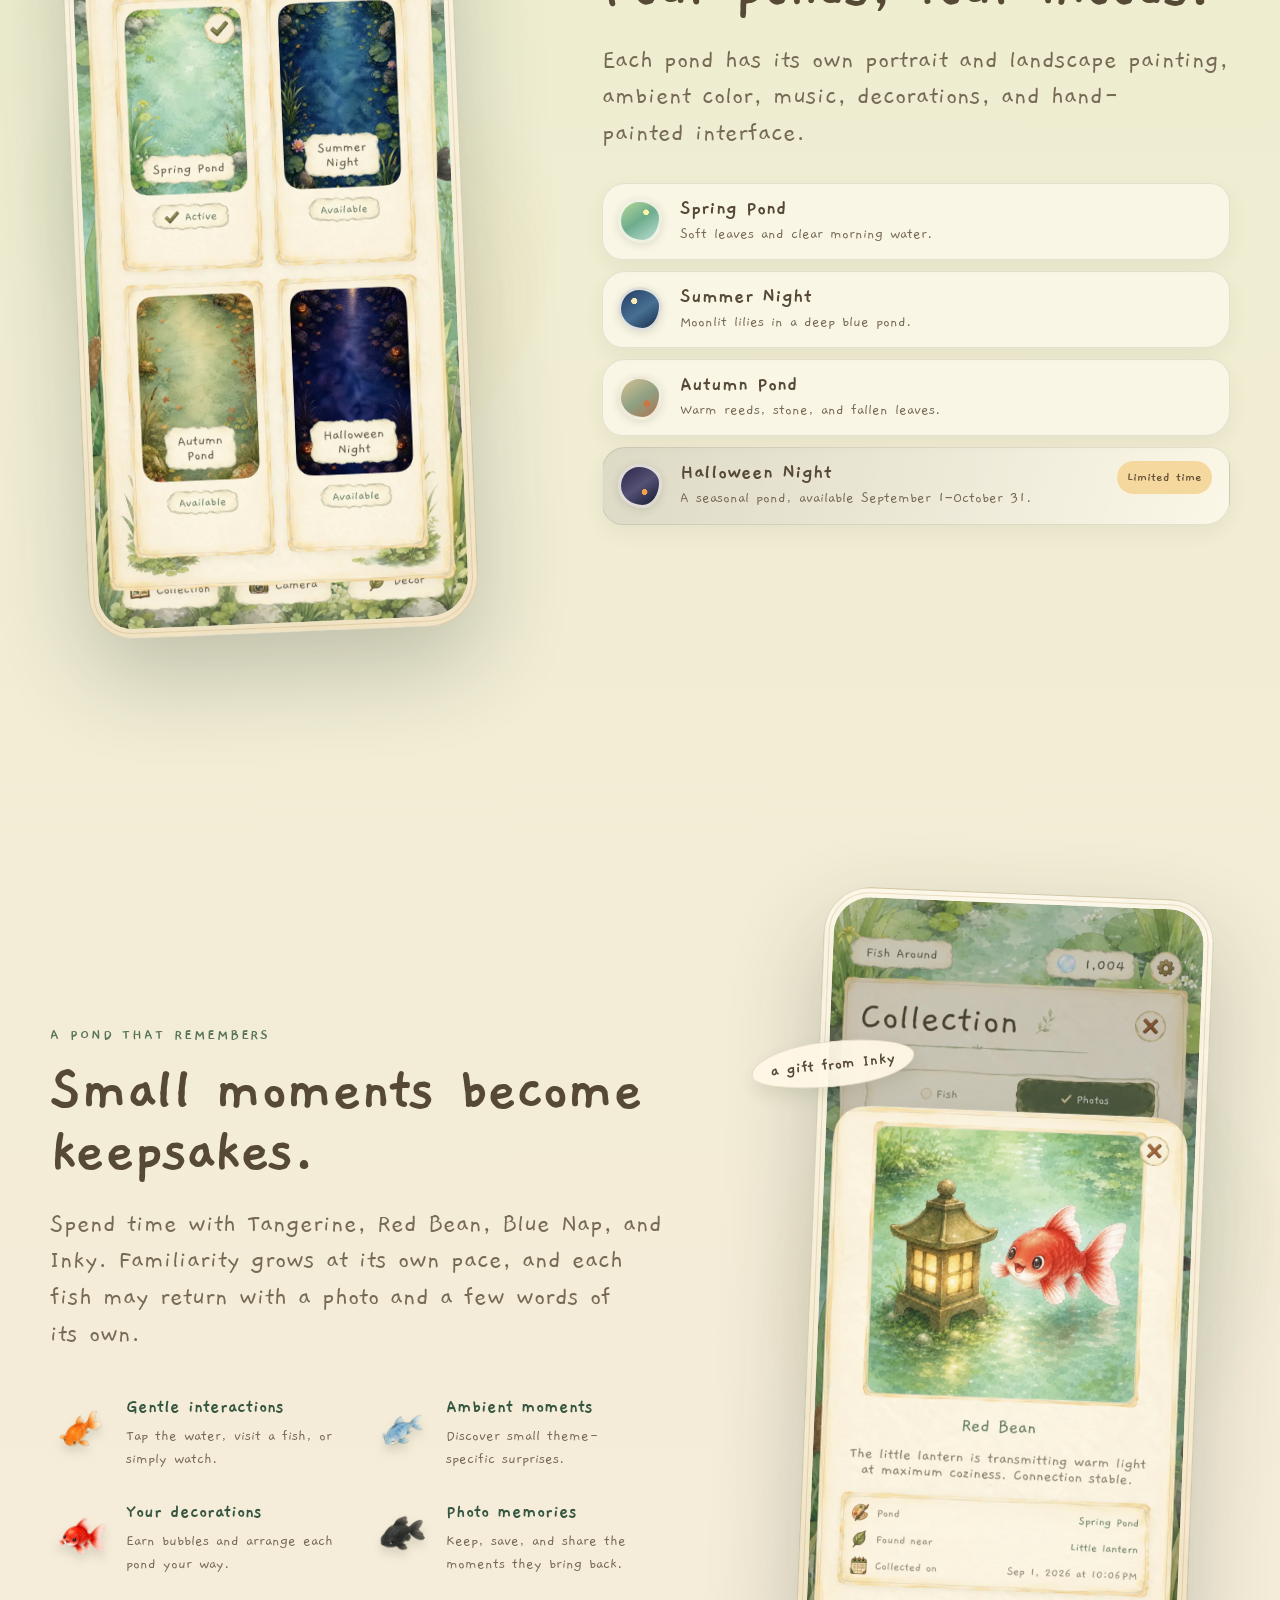
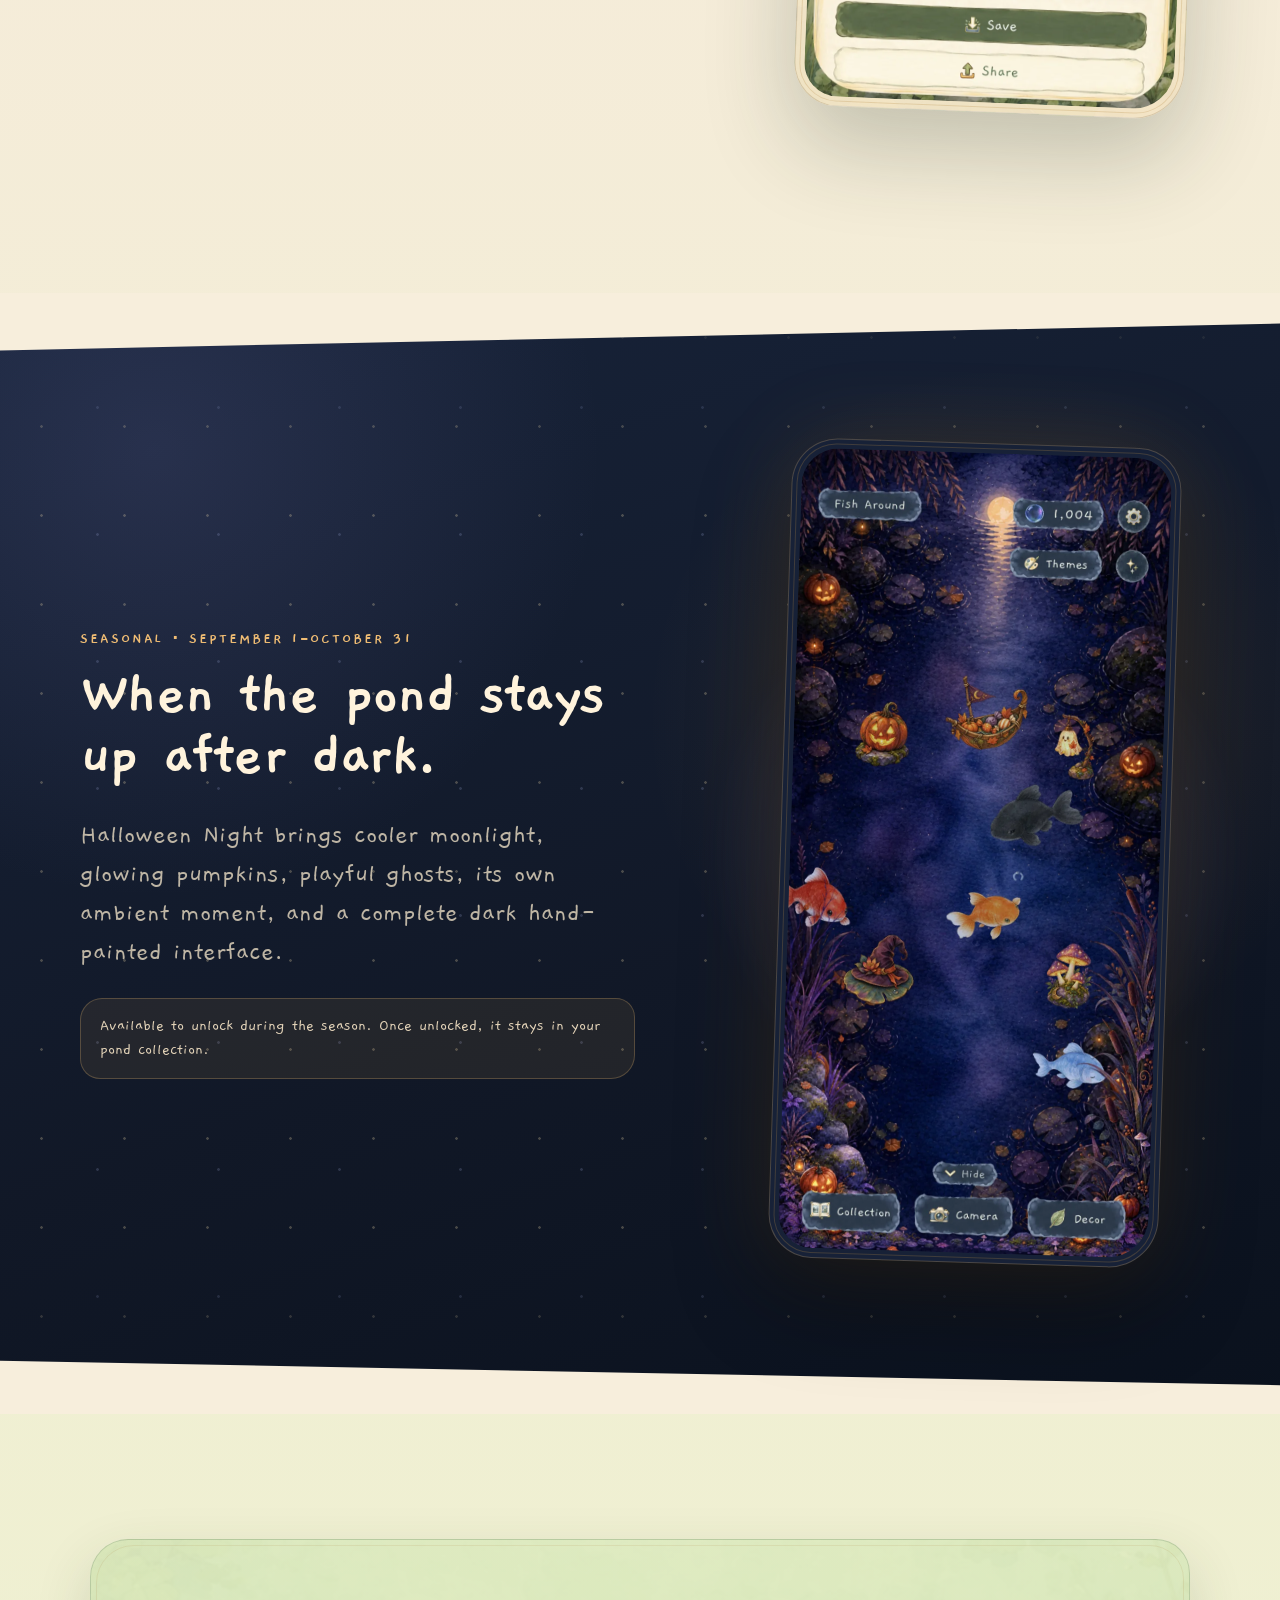
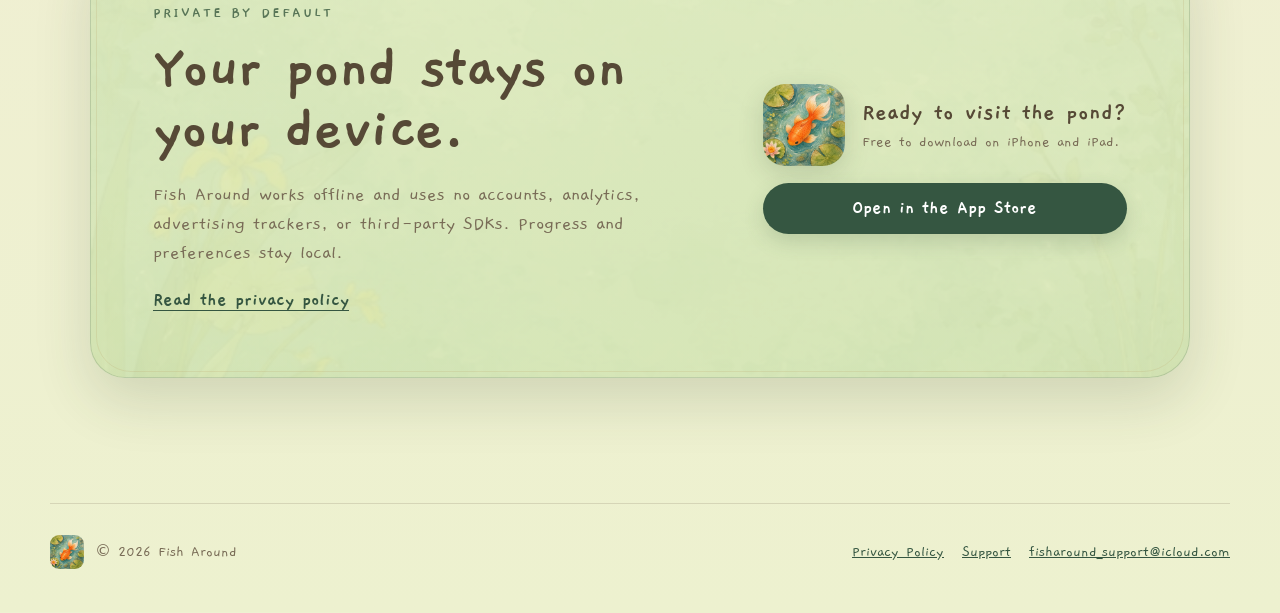
==== commit 66fa70b4: "Publish Fish Around website for version 2" ====
--- a/index.html
+++ b/index.html
@@ -3,28 +3,31 @@
 <head>
   <meta charset="utf-8">
   <meta name="viewport" content="width=device-width, initial-scale=1">
-  <meta name="description" content="Fish Around is a quiet illustrated pond game for iPhone and iPad.">
-  <meta name="theme-color" content="#eef0c9">
-  <meta property="og:title" content="Fish Around · 摸鱼">
-  <meta property="og:description" content="A tiny illustrated pond for quiet breaks.">
+  <meta name="description" content="Fish Around is a quiet, hand-painted pond game for iPhone and iPad. Meet four fish, decorate seasonal ponds, and collect photo memories.">
+  <meta name="theme-color" content="#e4edc8">
+  <meta property="og:title" content="Fish Around · A little pond for unhurried moments">
+  <meta property="og:description" content="Four little fish, four watercolor ponds, and a quiet place to pause on iPhone and iPad.">
   <meta property="og:image" content="assets/app-icon.png">
   <title>Fish Around · 摸鱼</title>
   <link rel="icon" href="assets/app-icon.png">
-  <link rel="stylesheet" href="assets/styles.css">
-  <script defer src="assets/site.js"></script>
+  <link rel="preload" href="assets/product-spring.webp" as="image" type="image/webp">
+  <link rel="stylesheet" href="assets/styles.css?v=2">
+  <script defer src="assets/site.js?v=2"></script>
 </head>
-<body>
+<body class="home-page">
   <a class="skip-link" href="#main">Skip to content</a>
+
   <header class="site-header">
     <a class="brand" href="index.html" aria-label="Fish Around home">
-      <img src="assets/app-icon.png" alt="" width="42" height="42">
+      <img src="assets/app-icon.png" alt="" width="44" height="44">
       <span><b data-en="Fish Around" data-zh="摸鱼">Fish Around</b><small data-en="a tiny pond" data-zh="一方小池塘">a tiny pond</small></span>
     </a>
     <nav aria-label="Primary navigation">
-      <a class="active" href="index.html" data-en="Home" data-zh="首页">Home</a>
+      <a class="active nav-home" href="index.html" data-en="Home" data-zh="首页">Home</a>
+      <a class="nav-section-link" href="#themes" data-en="Themes" data-zh="主题">Themes</a>
       <a href="privacy.html" data-en="Privacy" data-zh="隐私">Privacy</a>
       <a href="support.html" data-en="Support" data-zh="支持">Support</a>
-      <a href="https://apps.apple.com/us/app/fish-around-pond-builder/id6785642342" data-en="Download" data-zh="下载">Download</a>
+      <a class="nav-download" href="https://apps.apple.com/us/app/fish-around-pond-builder/id6785642342" data-en="Download" data-zh="下载">Download</a>
       <label class="language-select" aria-label="Language">
         <span>Language</span>
         <select data-language-select>
@@ -40,71 +43,128 @@
 
   <main id="main">
     <section class="hero">
-      <div class="hero-copy">
-        <p class="eyebrow" data-en="A quiet iPhone & iPad game" data-zh="一款安静的 iPhone 与 iPad 游戏">A quiet iPhone &amp; iPad game</p>
-        <h1 data-en="Nothing to finish. Just spend a little time by the water." data-zh="没有必须完成的任务。只是在水边安静待一会儿。">Nothing to finish.<br>Just spend a little time by the water.</h1>
-        <p class="lead" data-en="Meet four little fish, arrange a peaceful illustrated pond, and collect the photo memories they bring back." data-zh="认识四条不同性格的小鱼，布置安静的插画池塘，收集它们带回来的照片回忆。">Meet four little fish, arrange a peaceful illustrated pond, and collect the photo memories they bring back.</p>
+      <div class="hero-copy reveal">
+        <p class="eyebrow" data-en="Version 2.0 · iPhone & iPad" data-zh="2.0 版本 · iPhone 与 iPad">Version 2.0 · iPhone &amp; iPad</p>
+        <h1 data-en="A little pond for unhurried moments." data-zh="一方小池塘，留给不着急的时刻。">A little pond for unhurried moments.</h1>
+        <p class="lead" data-en="Meet four personality-filled fish, make gentle ripples, arrange watercolor decorations, and keep the photo memories they bring home." data-zh="认识四条性格不同的小鱼，轻轻荡开水纹，摆放水彩装饰，收藏它们带回来的照片回忆。">Meet four personality-filled fish, make gentle ripples, arrange watercolor decorations, and keep the photo memories they bring home.</p>
         <div class="hero-actions">
           <a class="store-badge" href="https://apps.apple.com/us/app/fish-around-pond-builder/id6785642342" aria-label="Download on the App Store">
             <span aria-hidden="true"></span>
             <span><small data-en="Download on the" data-zh="立即下载">Download on the</small><b data-en="App Store" data-zh="App Store">App Store</b></span>
           </a>
-          <a class="text-link" href="support.html" data-en="Get support →" data-zh="获取支持 →">Get support →</a>
+          <a class="text-link" href="#whats-new" data-en="See what’s new" data-zh="看看新内容">See what’s new</a>
+        </div>
+        <div class="hero-fish" aria-hidden="true">
+          <img src="assets/fish-orange.png" alt="">
+          <img src="assets/fish-blue.png" alt="">
+          <img src="assets/fish-red.png" alt="">
+          <img src="assets/fish-black.png" alt="">
         </div>
       </div>
 
-      <div class="pond-window" aria-label="Four illustrated fish swimming in a spring pond">
-        <img class="pond-bg" src="assets/pond-spring.jpg" alt="">
-        <img class="fish fish-orange" src="assets/fish-orange.png" alt="Tangerine, the cheerful orange fish">
-        <img class="fish fish-blue" src="assets/fish-blue.png" alt="Blue Nap, the quiet blue fish">
-        <img class="fish fish-black" src="assets/fish-black.png" alt="Inky, the tsundere black fish">
-        <img class="fish fish-red" src="assets/fish-red.png" alt="Red Bean, the whimsical red fish">
-        <span class="ripple ripple-one" aria-hidden="true"></span>
-        <span class="ripple ripple-two" aria-hidden="true"></span>
+      <div class="product-stage reveal" aria-label="Fish Around Spring Pond running on iPhone">
+        <div class="watercolor-halo" aria-hidden="true"></div>
+        <figure class="app-shot app-shot-hero">
+          <img src="assets/product-spring.webp" alt="Spring Pond with four fish and hand-painted controls" width="840" height="1817" fetchpriority="high">
+        </figure>
+        <span class="paint-note note-one" data-en="tap · watch · unwind" data-zh="轻点 · 看鱼 · 放松">tap · watch · unwind</span>
       </div>
     </section>
 
-    <section class="paper-section" aria-labelledby="features-title">
-      <div class="section-heading">
-        <p class="eyebrow" data-en="Inside the pond" data-zh="池塘里面">Inside the pond</p>
-        <h2 id="features-title" data-en="Four personalities. One soft place to pause." data-zh="四种性格，一处柔软的停顿。">Four personalities. One soft place to pause.</h2>
+    <section class="proof-strip" aria-label="Product details">
+      <div><b data-en="iPhone + iPad" data-zh="iPhone + iPad">iPhone + iPad</b><span data-en="Portrait and landscape" data-zh="横屏与竖屏">Portrait and landscape</span></div>
+      <div><b data-en="Works offline" data-zh="离线可用">Works offline</b><span data-en="No account required" data-zh="无需账号">No account required</span></div>
+      <div><b data-en="No ads" data-zh="没有广告">No ads</b><span data-en="No tracking or real-money purchases" data-zh="没有追踪或真钱购买">No tracking or real-money purchases</span></div>
+      <div><b data-en="5 languages" data-zh="支持 5 种语言">5 languages</b><span data-en="Made for a quiet pause" data-zh="为安静片刻而做">Made for a quiet pause</span></div>
+    </section>
+
+    <section class="themes-section" id="themes">
+      <div class="themes-visual reveal">
+        <div class="paint-wash paint-wash-sage" aria-hidden="true"></div>
+        <figure class="app-shot app-shot-themes">
+          <img src="assets/product-themes.webp" alt="Four selectable watercolor pond themes" width="840" height="1817" loading="lazy">
+        </figure>
       </div>
-      <div class="feature-grid">
-        <article>
-          <span class="feature-icon">◌</span>
-          <h3 data-en="Gentle interactions" data-zh="温柔互动">Gentle interactions</h3>
-          <p data-en="Tap, stroke, or rest nearby. Every fish responds in its own way." data-zh="轻点、抚过或停在旁边，每条小鱼都会用自己的方式回应。">Tap, stroke, or rest nearby. Every fish responds in its own way.</p>
-        </article>
-        <article>
-          <span class="feature-icon">❋</span>
-          <h3 data-en="Your own pond" data-zh="你的池塘">Your own pond</h3>
-          <p data-en="Unlock seasonal themes and arrange little decorations without pressure." data-zh="慢慢解锁季节主题，按自己的喜好摆放小装饰。">Unlock seasonal themes and arrange little decorations without pressure.</p>
-        </article>
-        <article>
-          <span class="feature-icon">▧</span>
-          <h3 data-en="Photo memories" data-zh="照片回忆">Photo memories</h3>
-          <p data-en="Build familiarity and discover keepsake photos brought back by the fish." data-zh="与小鱼慢慢熟悉，发现它们带回来的纪念照片。">Build familiarity and discover keepsake photos brought back by the fish.</p>
-        </article>
-        <article>
-          <span class="feature-icon">☁</span>
-          <h3 data-en="Quiet by design" data-zh="刻意保持安静">Quiet by design</h3>
-          <p data-en="Offline, private, and free from ads, purchases, accounts, and streaks." data-zh="离线、注重隐私，没有广告、内购、账号或连续打卡。">Offline, private, and free from ads, purchases, accounts, and streaks.</p>
-        </article>
+      <div class="themes-copy reveal">
+        <p class="eyebrow" id="whats-new" data-en="New in version 2.0" data-zh="2.0 版本新内容">New in version 2.0</p>
+        <h2 data-en="Four ponds, four moods." data-zh="四方池塘，四种心情。">Four ponds, four moods.</h2>
+        <p class="section-lead" data-en="Each pond has its own portrait and landscape painting, ambient color, music, decorations, and hand-painted interface." data-zh="每方池塘都有独立的横竖屏画作、环境色彩、音乐、装饰和手绘界面。">Each pond has its own portrait and landscape painting, ambient color, music, decorations, and hand-painted interface.</p>
+        <div class="theme-list">
+          <article class="theme-row spring-theme">
+            <span class="theme-swatch" aria-hidden="true"></span>
+            <div><h3 data-en="Spring Pond" data-zh="春日池塘">Spring Pond</h3><p data-en="Soft leaves and clear morning water." data-zh="柔软的新叶与清亮晨光。">Soft leaves and clear morning water.</p></div>
+          </article>
+          <article class="theme-row summer-theme">
+            <span class="theme-swatch" aria-hidden="true"></span>
+            <div><h3 data-en="Summer Night" data-zh="夏夜池塘">Summer Night</h3><p data-en="Moonlit lilies in a deep blue pond." data-zh="深蓝池水里的月光与睡莲。">Moonlit lilies in a deep blue pond.</p></div>
+          </article>
+          <article class="theme-row autumn-theme">
+            <span class="theme-swatch" aria-hidden="true"></span>
+            <div><h3 data-en="Autumn Pond" data-zh="秋日池塘">Autumn Pond</h3><p data-en="Warm reeds, stone, and fallen leaves." data-zh="温暖的芦苇、石头与落叶。">Warm reeds, stone, and fallen leaves.</p></div>
+          </article>
+          <article class="theme-row halloween-theme">
+            <span class="theme-swatch" aria-hidden="true"></span>
+            <div><h3 data-en="Halloween Night" data-zh="万圣节之夜">Halloween Night</h3><p data-en="A seasonal pond, available September 1–October 31." data-zh="限时池塘，每年 9 月 1 日至 10 月 31 日开放。">A seasonal pond, available September 1–October 31.</p></div>
+            <span class="season-tag" data-en="Limited time" data-zh="限时主题">Limited time</span>
+          </article>
+        </div>
+      </div>
+    </section>
+
+    <section class="memories-section" id="memories">
+      <div class="memories-copy reveal">
+        <p class="eyebrow" data-en="A pond that remembers" data-zh="会记住你的池塘">A pond that remembers</p>
+        <h2 data-en="Small moments become keepsakes." data-zh="细小的时刻，也会成为纪念。">Small moments become keepsakes.</h2>
+        <p class="section-lead" data-en="Spend time with Tangerine, Red Bean, Blue Nap, and Inky. Familiarity grows at its own pace, and each fish may return with a photo and a few words of its own." data-zh="陪陪橘子、红豆、蓝眠和小墨。熟悉感会慢慢累积，每条鱼都可能带回一张照片和属于自己的几句话。">Spend time with Tangerine, Red Bean, Blue Nap, and Inky. Familiarity grows at its own pace, and each fish may return with a photo and a few words of its own.</p>
+        <div class="memory-notes">
+          <div><img src="assets/fish-orange.png" alt="" loading="lazy"><p><b data-en="Gentle interactions" data-zh="温柔互动">Gentle interactions</b><span data-en="Tap the water, visit a fish, or simply watch." data-zh="轻点水面、看看小鱼，或者只是安静观察。">Tap the water, visit a fish, or simply watch.</span></p></div>
+          <div><img src="assets/fish-blue.png" alt="" loading="lazy"><p><b data-en="Ambient moments" data-zh="环境时刻">Ambient moments</b><span data-en="Discover small theme-specific surprises." data-zh="发现每个主题独有的小惊喜。">Discover small theme-specific surprises.</span></p></div>
+          <div><img src="assets/fish-red.png" alt="" loading="lazy"><p><b data-en="Your decorations" data-zh="你的装饰">Your decorations</b><span data-en="Earn bubbles and arrange each pond your way." data-zh="获得泡泡，按自己的方式布置每方池塘。">Earn bubbles and arrange each pond your way.</span></p></div>
+          <div><img src="assets/fish-black.png" alt="" loading="lazy"><p><b data-en="Photo memories" data-zh="照片回忆">Photo memories</b><span data-en="Keep, save, and share the moments they bring back." data-zh="收藏、保存并分享它们带回来的时刻。">Keep, save, and share the moments they bring back.</span></p></div>
+        </div>
+      </div>
+      <div class="memory-visual reveal">
+        <div class="paint-wash paint-wash-gold" aria-hidden="true"></div>
+        <figure class="app-shot app-shot-memory">
+          <img src="assets/product-memory.webp" alt="A collected photo memory from Inky" width="840" height="1817" loading="lazy">
+        </figure>
+        <span class="paint-note note-two" data-en="a gift from Inky" data-zh="小墨带回的礼物">a gift from Inky</span>
+      </div>
+    </section>
+
+    <section class="halloween-section" id="halloween">
+      <div class="night-stars" aria-hidden="true"></div>
+      <div class="halloween-copy reveal">
+        <p class="eyebrow night-eyebrow" data-en="Seasonal · September 1–October 31" data-zh="季节限定 · 9 月 1 日至 10 月 31 日">Seasonal · September 1–October 31</p>
+        <h2 data-en="When the pond stays up after dark." data-zh="当池塘在入夜后仍然醒着。">When the pond stays up after dark.</h2>
+        <p data-en="Halloween Night brings cooler moonlight, glowing pumpkins, playful ghosts, its own ambient moment, and a complete dark hand-painted interface." data-zh="万圣节之夜带来清冷月光、发亮南瓜、顽皮幽灵、独有环境事件，以及完整的深色手绘界面。">Halloween Night brings cooler moonlight, glowing pumpkins, playful ghosts, its own ambient moment, and a complete dark hand-painted interface.</p>
+        <span class="night-note" data-en="Available to unlock during the season. Once unlocked, it stays in your pond collection." data-zh="开放期间可以解锁；解锁后会一直留在你的池塘收藏中。">Available to unlock during the season. Once unlocked, it stays in your pond collection.</span>
+      </div>
+      <div class="halloween-visual reveal">
+        <div class="moon-glow" aria-hidden="true"></div>
+        <figure class="app-shot app-shot-night">
+          <img src="assets/product-halloween.webp" alt="Halloween Night pond with glowing seasonal decorations" width="840" height="1817" loading="lazy">
+        </figure>
       </div>
     </section>
 
     <section class="privacy-callout">
-      <div>
+      <div class="privacy-copy">
         <p class="eyebrow" data-en="Private by default" data-zh="默认保护隐私">Private by default</p>
         <h2 data-en="Your pond stays on your device." data-zh="你的池塘只留在你的设备上。">Your pond stays on your device.</h2>
-        <p data-en="Fish Around works offline and does not use accounts, analytics, advertising trackers, or third-party SDKs." data-zh="摸鱼可以离线使用，不需要账号，也不包含分析、广告追踪或第三方 SDK。">Fish Around works offline and does not use accounts, analytics, advertising trackers, or third-party SDKs.</p>
+        <p data-en="Fish Around works offline and uses no accounts, analytics, advertising trackers, or third-party SDKs. Progress and preferences stay local." data-zh="摸鱼可以离线运行，不使用账号、数据分析、广告追踪或第三方 SDK。进度与偏好只保存在本机。">Fish Around works offline and uses no accounts, analytics, advertising trackers, or third-party SDKs. Progress and preferences stay local.</p>
+        <a class="text-link" href="privacy.html" data-en="Read the privacy policy" data-zh="阅读隐私政策">Read the privacy policy</a>
       </div>
-      <a class="button-secondary" href="privacy.html" data-en="Read the privacy policy" data-zh="阅读隐私政策">Read the privacy policy</a>
+      <div class="final-cta">
+        <img src="assets/app-icon.png" alt="" width="82" height="82" loading="lazy">
+        <div><b data-en="Ready to visit the pond?" data-zh="准备去池塘看看了吗？">Ready to visit the pond?</b><span data-en="Free to download on iPhone and iPad." data-zh="可在 iPhone 与 iPad 免费下载。">Free to download on iPhone and iPad.</span></div>
+        <a class="button-primary" href="https://apps.apple.com/us/app/fish-around-pond-builder/id6785642342" data-en="Open in the App Store" data-zh="前往 App Store">Open in the App Store</a>
+      </div>
     </section>
   </main>
 
   <footer class="site-footer">
-    <p>© <span data-current-year>2026</span> Fish Around</p>
+    <div class="footer-brand"><img src="assets/app-icon.png" alt="" width="34" height="34" loading="lazy"><p>© <span data-current-year>2026</span> Fish Around</p></div>
     <div>
       <a href="privacy.html" data-en="Privacy Policy" data-zh="隐私政策">Privacy Policy</a>
       <a href="support.html" data-en="Support" data-zh="支持">Support</a>
--- a/assets/styles.css
+++ b/assets/styles.css
@@ -1,12 +1,6 @@
 @font-face {
   font-family: "Gaegu";
   src: url("Gaegu-Regular.ttf") format("truetype");
-  font-display: swap;
-}
-
-@font-face {
-  font-family: "ZCOOL KuaiLe";
-  src: url("ZCOOLKuaiLe-Regular.ttf") format("truetype");
   font-display: swap;
 }
 
@@ -17,19 +11,34 @@
   font-display: swap;
 }
 
+@font-face {
+  font-family: "ZCOOL KuaiLe";
+  src: url("ZCOOLKuaiLe-Regular.ttf") format("truetype");
+  font-display: swap;
+}
+
 :root {
-  --paper: #f6eddc;
-  --paper-deep: #ead6ad;
-  --ink: #594d38;
-  --muted: #786c57;
+  --paper: #f7eedc;
+  --paper-light: #fffaf0;
+  --paper-deep: #e8cf9e;
+  --ink: #564936;
+  --muted: #786b56;
   --green: #587557;
-  --green-dark: #3f5e45;
+  --green-dark: #355641;
+  --sage: #dce8bb;
+  --sage-light: #edf2d1;
   --pond: #dfe9bb;
-  --line: rgba(89, 77, 56, .16);
-  --shadow: 0 24px 60px rgba(54, 70, 44, .18);
-}
-
-* { box-sizing: border-box; }
+  --night: #111827;
+  --night-soft: #18243a;
+  --night-ink: #f4e6ca;
+  --line: rgba(86, 73, 54, .16);
+  --paper-shadow: 0 22px 56px rgba(50, 68, 43, .16);
+  --shot-shadow: 0 38px 90px rgba(34, 52, 39, .24);
+}
+
+* {
+  box-sizing: border-box;
+}
 
 html {
   scroll-behavior: smooth;
@@ -38,122 +47,193 @@
 
 body {
   margin: 0;
-  padding-top: 18px;
+  padding-top: 16px;
+  min-height: 100vh;
   color: var(--ink);
   background:
-    radial-gradient(circle at 8% 4%, rgba(255,255,255,.72), transparent 25rem),
-    linear-gradient(180deg, #e8efc8 0%, #d9e5b5 46%, #f3e7cf 100%);
+    radial-gradient(circle at 8% 0%, rgba(255, 255, 255, .78), transparent 27rem),
+    linear-gradient(180deg, #e8efc8 0%, #f5ecd9 58%, #edf1cf 100%);
   font-family: "Gaegu", ui-rounded, "SF Pro Rounded", system-ui, sans-serif;
   font-size: 20px;
   line-height: 1.45;
-  min-height: 100vh;
-}
-
-html[lang="zh-Hans"] body {
-  font-family: "PingFang SC", "Hiragino Sans GB", "Microsoft YaHei", system-ui, sans-serif;
+  -webkit-font-smoothing: antialiased;
+}
+
+html[lang="zh-Hans"] body,
+html[lang="zh-Hant"] body,
+html[lang="ja"] body,
+html[lang="ko"] body {
+  font-family: "PingFang SC", "PingFang TC", "Hiragino Sans", "Yu Gothic", "Apple SD Gothic Neo", system-ui, sans-serif;
   font-weight: 400;
-  line-height: 1.55;
+  line-height: 1.65;
 }
 
 html[lang="zh-Hans"] h1,
 html[lang="zh-Hans"] h2,
-html[lang="zh-Hans"] h3 {
-  font-family: "PingFang SC", "Hiragino Sans GB", "Microsoft YaHei", system-ui, sans-serif;
+html[lang="zh-Hans"] h3,
+html[lang="zh-Hant"] h1,
+html[lang="zh-Hant"] h2,
+html[lang="zh-Hant"] h3,
+html[lang="ja"] h1,
+html[lang="ja"] h2,
+html[lang="ja"] h3,
+html[lang="ko"] h1,
+html[lang="ko"] h2,
+html[lang="ko"] h3 {
   font-weight: 500;
   letter-spacing: .015em;
-  line-height: 1.12;
-}
-
-html[lang="zh-Hans"] .eyebrow {
-  font-weight: 500;
-  letter-spacing: .08em;
+  line-height: 1.16;
 }
 
 html[lang="zh-Hans"] .brand b,
-html[lang="zh-Hans"] .feature-icon {
+html[lang="zh-Hant"] .brand b,
+html[lang="ja"] .brand b,
+html[lang="ko"] .brand b {
   font-family: "ZCOOL KuaiLe", "PingFang SC", system-ui, sans-serif;
   font-weight: 400;
 }
 
-a { color: var(--green-dark); }
-a:hover { color: #294732; }
+a {
+  color: var(--green-dark);
+}
+
+a:hover {
+  color: #213f2d;
+}
+
+img {
+  max-width: 100%;
+}
 
 .skip-link {
   position: fixed;
   left: 1rem;
-  top: -5rem;
-  z-index: 100;
+  top: -6rem;
+  z-index: 200;
   padding: .7rem 1rem;
   border-radius: 999px;
   background: var(--ink);
-  color: white;
-}
-.skip-link:focus { top: 1rem; }
+  color: #fff;
+}
+
+.skip-link:focus {
+  top: 1rem;
+}
 
 .site-header {
-  width: min(1180px, calc(100% - 32px));
+  position: sticky;
+  top: 14px;
+  z-index: 100;
+  width: min(1200px, calc(100% - 32px));
+  min-height: 68px;
   margin: 0 auto;
+  padding: 10px 12px 10px 14px;
   display: flex;
   align-items: center;
   justify-content: space-between;
-  gap: 24px;
-  padding: 10px 12px 10px 14px;
-  border: 1px solid rgba(89,77,56,.12);
-  border-radius: 24px;
-  background: rgba(246, 237, 220, .76);
-  box-shadow: 0 10px 40px rgba(54, 70, 44, .1);
-  backdrop-filter: blur(16px);
+  gap: 22px;
+  border: 1px solid rgba(86, 73, 54, .15);
+  border-radius: 25px 22px 26px 23px;
+  background:
+    linear-gradient(rgba(250, 242, 226, .91), rgba(248, 238, 218, .91)),
+    url("pond-spring.jpg") center / 520px;
+  box-shadow: 0 10px 35px rgba(51, 70, 43, .12);
+  backdrop-filter: blur(17px);
+}
+
+.site-header::after {
+  content: "";
+  position: absolute;
+  inset: 4px;
+  border: 1px solid rgba(179, 139, 74, .14);
+  border-radius: 20px 18px 21px 19px;
+  pointer-events: none;
+}
+
+.brand {
   position: relative;
-  z-index: 20;
-}
-
-.brand {
+  z-index: 1;
   display: flex;
   align-items: center;
-  gap: 10px;
+  gap: 11px;
   color: var(--ink);
   text-decoration: none;
 }
-.brand img { border-radius: 12px; box-shadow: 0 4px 12px rgba(54,70,44,.15); }
-.brand span { display: grid; line-height: 1; }
-.brand b { font-size: 21px; }
-.brand small { margin-top: 4px; color: var(--muted); font-size: 14px; }
-
-nav { display: flex; align-items: center; gap: 4px; }
+
+.brand img {
+  flex: 0 0 auto;
+  border-radius: 13px;
+  box-shadow: 0 5px 13px rgba(54, 70, 44, .16);
+}
+
+.brand span {
+  display: grid;
+  line-height: 1;
+}
+
+.brand b {
+  font-size: 22px;
+}
+
+.brand small {
+  margin-top: 5px;
+  color: var(--muted);
+  font-size: 14px;
+}
+
+nav {
+  position: relative;
+  z-index: 1;
+  display: flex;
+  align-items: center;
+  gap: 3px;
+}
+
 nav a,
-.language-button {
+.language-select select {
+  min-height: 44px;
   border: 0;
   border-radius: 999px;
-  padding: 8px 13px;
+  padding: 9px 13px;
   color: var(--ink);
   background: transparent;
   font: inherit;
   font-size: 16px;
   text-decoration: none;
-  cursor: pointer;
-}
+}
+
+nav a {
+  display: inline-flex;
+  align-items: center;
+}
+
 nav a:hover,
-nav a.active,
-.language-button:hover {
-  background: rgba(88,117,87,.12);
+nav a.active {
   color: var(--green-dark);
-}
-.language-button { border: 1px solid var(--line); }
+  background: rgba(88, 117, 87, .11);
+}
+
+nav .nav-download {
+  margin-left: 4px;
+  color: var(--paper-light);
+  background: var(--green-dark);
+  box-shadow: 0 5px 14px rgba(47, 78, 55, .18);
+}
+
+nav .nav-download:hover {
+  color: #fff;
+  background: #284934;
+}
 
 .language-select {
   position: relative;
   display: inline-flex;
   align-items: center;
-  min-width: 128px;
+  min-width: 122px;
+  margin-left: 4px;
   border: 1px solid var(--line);
   border-radius: 999px;
-  background: rgba(255,250,239,.48);
-}
-
-.language-select:hover,
-.language-select:focus-within {
-  background: rgba(88,117,87,.12);
-  color: var(--green-dark);
+  background: rgba(255, 250, 239, .54);
 }
 
 .language-select span {
@@ -168,13 +248,7 @@
 .language-select select {
   width: 100%;
   appearance: none;
-  border: 0;
-  border-radius: inherit;
-  padding: 8px 32px 8px 13px;
-  color: var(--ink);
-  background: transparent;
-  font: inherit;
-  font-size: 16px;
+  padding-right: 31px;
   cursor: pointer;
 }
 
@@ -185,23 +259,42 @@
   top: 50%;
   translate: 0 -54%;
   color: var(--green-dark);
-  font-size: 17px;
   pointer-events: none;
 }
 
-main { overflow: hidden; }
-
-.hero {
-  width: min(1180px, calc(100% - 40px));
-  margin: 72px auto 90px;
-  display: grid;
-  grid-template-columns: 1fr minmax(360px, 500px);
-  align-items: center;
-  gap: clamp(40px, 8vw, 110px);
+main {
+  overflow: hidden;
+}
+
+h1,
+h2,
+h3,
+p {
+  text-wrap: pretty;
+}
+
+h1 {
+  margin: 0;
+  font-size: clamp(57px, 7vw, 92px);
+  line-height: .88;
+  letter-spacing: -.035em;
+}
+
+h2 {
+  margin: 0;
+  font-size: clamp(44px, 5vw, 67px);
+  line-height: .95;
+  letter-spacing: -.025em;
+}
+
+h3 {
+  margin: 0;
+  font-size: 25px;
+  line-height: 1.05;
 }
 
 .eyebrow {
-  margin: 0 0 10px;
+  margin: 0 0 13px;
   color: var(--green);
   font-size: 16px;
   font-weight: 700;
@@ -209,190 +302,714 @@
   text-transform: uppercase;
 }
 
-h1, h2, h3, p { text-wrap: pretty; }
-h1 {
-  margin: 0;
-  font-size: clamp(48px, 6vw, 79px);
-  line-height: .98;
-  letter-spacing: -.035em;
-}
-h2 {
-  margin: 0;
-  font-size: clamp(36px, 4vw, 52px);
-  line-height: 1.05;
-}
-h3 { margin: 0 0 7px; font-size: 25px; line-height: 1.1; }
-.lead {
-  max-width: 630px;
-  margin: 25px 0 30px;
-  color: var(--muted);
-  font-size: clamp(21px, 2vw, 25px);
-}
-.hero-actions { display: flex; align-items: center; gap: 22px; flex-wrap: wrap; }
-.store-badge {
-  display: inline-flex;
-  align-items: center;
-  gap: 9px;
-  padding: 8px 17px;
-  border-radius: 14px;
-  background: #283c30;
-  color: #fff;
-  box-shadow: 0 8px 20px rgba(40,60,48,.2);
-  line-height: 1;
-  text-decoration: none;
-}
-.store-badge:hover { color: #fff; background: #203427; }
-.store-badge > span:first-child { font-family: system-ui, sans-serif; font-size: 29px; }
-.store-badge > span:last-child { display: grid; }
-.store-badge small { font-family: system-ui, sans-serif; font-size: 9px; }
-.store-badge b { font-family: system-ui, sans-serif; margin-top: 3px; font-size: 18px; }
-.text-link { font-weight: 700; text-decoration-thickness: 1px; text-underline-offset: 4px; }
-
-.pond-window {
+.hero {
   position: relative;
-  aspect-ratio: .72;
-  overflow: hidden;
-  border: 11px solid rgba(246,237,220,.92);
-  border-radius: 44% 44% 38% 38% / 16% 16% 10% 10%;
-  box-shadow: var(--shadow);
+  width: min(1280px, 100%);
+  min-height: 850px;
+  margin: -86px auto 0;
+  padding: 190px max(30px, calc((100% - 1180px) / 2)) 96px;
+  display: grid;
+  grid-template-columns: minmax(0, 1fr) minmax(370px, 480px);
+  align-items: center;
+  gap: clamp(48px, 8vw, 118px);
   isolation: isolate;
 }
-.pond-window::after {
+
+.hero::before {
   content: "";
   position: absolute;
   inset: 0;
-  z-index: 8;
-  border-radius: inherit;
-  box-shadow: inset 0 0 45px rgba(41,72,54,.22);
+  z-index: -2;
+  background:
+    linear-gradient(90deg, rgba(230, 239, 200, .94) 0%, rgba(229, 239, 201, .78) 45%, rgba(229, 239, 201, .16) 78%),
+    linear-gradient(180deg, rgba(230, 239, 200, .18), #e7eec7 92%),
+    url("pond-spring.jpg") center / cover;
+}
+
+.hero::after {
+  content: "";
+  position: absolute;
+  left: 0;
+  right: 0;
+  bottom: -1px;
+  height: 94px;
+  z-index: -1;
+  background: linear-gradient(180deg, transparent, #f7eedc);
+}
+
+.hero-copy {
+  max-width: 700px;
+}
+
+.lead,
+.section-lead {
+  color: var(--muted);
+  font-size: clamp(22px, 2.1vw, 27px);
+  line-height: 1.36;
+}
+
+.lead {
+  max-width: 630px;
+  margin: 28px 0 30px;
+}
+
+.hero-actions {
+  display: flex;
+  align-items: center;
+  gap: 23px;
+  flex-wrap: wrap;
+}
+
+.store-badge {
+  display: inline-flex;
+  align-items: center;
+  gap: 10px;
+  min-height: 57px;
+  padding: 9px 19px;
+  border-radius: 17px 15px 18px 16px;
+  color: #fff;
+  background: #25382d;
+  box-shadow: 0 10px 24px rgba(40, 60, 48, .22);
+  line-height: 1;
+  text-decoration: none;
+}
+
+.store-badge:hover {
+  color: #fff;
+  background: #1d3024;
+  transform: translateY(-1px);
+}
+
+.store-badge > span:first-child {
+  font-family: system-ui, sans-serif;
+  font-size: 31px;
+}
+
+.store-badge > span:last-child {
+  display: grid;
+}
+
+.store-badge small,
+.store-badge b {
+  font-family: system-ui, sans-serif;
+}
+
+.store-badge small {
+  font-size: 9px;
+}
+
+.store-badge b {
+  margin-top: 4px;
+  font-size: 19px;
+}
+
+.text-link {
+  font-weight: 700;
+  text-decoration-thickness: 1px;
+  text-underline-offset: 5px;
+}
+
+.hero-fish {
+  height: 66px;
+  margin-top: 38px;
+  display: flex;
+  align-items: center;
+}
+
+.hero-fish img {
+  width: 86px;
+  max-height: 64px;
+  object-fit: contain;
+  margin-right: -18px;
+  filter: drop-shadow(0 7px 7px rgba(38, 62, 45, .18));
+}
+
+.hero-fish img:nth-child(2) {
+  width: 76px;
+  rotate: -5deg;
+}
+
+.hero-fish img:nth-child(3) {
+  width: 72px;
+  rotate: 4deg;
+}
+
+.hero-fish img:nth-child(4) {
+  width: 74px;
+  rotate: -2deg;
+}
+
+.product-stage,
+.themes-visual,
+.memory-visual,
+.halloween-visual {
+  position: relative;
+  display: grid;
+  place-items: center;
+}
+
+.watercolor-halo,
+.paint-wash,
+.moon-glow {
+  position: absolute;
+  border-radius: 50%;
+  filter: blur(4px);
   pointer-events: none;
 }
-.pond-bg { position: absolute; inset: 0; width: 100%; height: 100%; object-fit: cover; }
-.fish {
+
+.watercolor-halo {
+  width: 128%;
+  aspect-ratio: 1;
+  background:
+    radial-gradient(circle, rgba(255, 250, 228, .72) 0 39%, transparent 68%),
+    radial-gradient(circle at 30% 70%, rgba(95, 142, 100, .34), transparent 50%);
+}
+
+.app-shot {
+  position: relative;
+  z-index: 2;
+  margin: 0;
+  width: min(390px, 82vw);
+  padding: 9px;
+  overflow: hidden;
+  border: 1px solid rgba(105, 82, 49, .20);
+  border-radius: 46px 43px 50px 44px;
+  background:
+    linear-gradient(rgba(255, 249, 236, .96), rgba(245, 229, 198, .96)),
+    url("pond-spring.jpg") center / 420px;
+  box-shadow: var(--shot-shadow);
+}
+
+.app-shot::after {
+  content: "";
   position: absolute;
-  z-index: 4;
-  width: 36%;
-  filter: drop-shadow(0 8px 7px rgba(34,58,44,.22));
-  animation: drift 7s ease-in-out infinite;
-}
-.fish-orange { left: 10%; top: 19%; transform: rotate(8deg); }
-.fish-blue { right: 6%; top: 35%; width: 31%; animation-delay: -2s; }
-.fish-black { left: 13%; bottom: 18%; width: 32%; animation-delay: -4s; }
-.fish-red { right: 9%; bottom: 7%; width: 29%; animation-delay: -5s; }
-.ripple {
+  inset: 4px;
+  border: 1px solid rgba(181, 138, 69, .26);
+  border-radius: 40px 38px 44px 38px;
+  pointer-events: none;
+}
+
+.app-shot img {
+  display: block;
+  width: 100%;
+  height: auto;
+  border-radius: 37px 35px 41px 34px;
+}
+
+.app-shot-hero {
+  rotate: 2deg;
+}
+
+.paint-note {
   position: absolute;
   z-index: 3;
-  width: 28%;
-  aspect-ratio: 1;
-  border: 2px solid rgba(255,255,255,.45);
-  border-radius: 50%;
-  animation: ripple 4s ease-out infinite;
-}
-.ripple-one { left: 21%; top: 33%; }
-.ripple-two { right: 18%; bottom: 22%; animation-delay: -2s; }
-
-.paper-section {
-  padding: 90px max(24px, calc((100vw - 1180px) / 2));
-  background:
-    linear-gradient(rgba(246,237,220,.93), rgba(246,237,220,.93)),
-    url("pond-spring.jpg") center / cover;
-  border-block: 1px solid rgba(89,77,56,.1);
-}
-.section-heading { max-width: 700px; }
-.feature-grid {
-  margin-top: 46px;
+  padding: 9px 18px;
+  border: 1px solid rgba(109, 81, 48, .16);
+  color: var(--ink);
+  background: rgba(255, 248, 230, .94);
+  border-radius: 48% 52% 46% 54% / 58% 45% 55% 42%;
+  box-shadow: 0 8px 18px rgba(55, 71, 43, .12);
+  font-size: 18px;
+  font-weight: 700;
+  white-space: nowrap;
+}
+
+.note-one {
+  right: -12px;
+  bottom: 12%;
+  rotate: -4deg;
+}
+
+.proof-strip {
+  position: relative;
+  z-index: 5;
+  width: min(1140px, calc(100% - 40px));
+  margin: -20px auto 100px;
+  padding: 27px clamp(20px, 4vw, 44px);
   display: grid;
   grid-template-columns: repeat(4, 1fr);
-  gap: 16px;
-}
-.feature-grid article {
-  min-height: 240px;
-  padding: 25px;
+  gap: 15px;
   border: 1px solid var(--line);
-  border-radius: 24px;
-  background: rgba(255,250,239,.68);
-  box-shadow: 0 12px 30px rgba(89,77,56,.06);
-}
-.feature-grid p { margin: 0; color: var(--muted); font-size: 18px; }
-.feature-icon {
+  border-radius: 31px 28px 33px 27px;
+  background:
+    linear-gradient(rgba(249, 240, 221, .94), rgba(247, 236, 214, .94)),
+    url("pond-spring.jpg") center / cover;
+  box-shadow: var(--paper-shadow);
+}
+
+.proof-strip::after,
+.privacy-callout::after {
+  content: "";
+  position: absolute;
+  inset: 5px;
+  border: 1px solid rgba(173, 133, 70, .14);
+  border-radius: inherit;
+  pointer-events: none;
+}
+
+.proof-strip div {
+  position: relative;
+  z-index: 1;
+  padding: 4px 17px;
+  border-left: 1px solid var(--line);
+}
+
+.proof-strip div:first-child {
+  border-left: 0;
+}
+
+.proof-strip b,
+.proof-strip span {
+  display: block;
+}
+
+.proof-strip b {
+  color: var(--green-dark);
+  font-size: 22px;
+}
+
+.proof-strip span {
+  color: var(--muted);
+  font-size: 16px;
+}
+
+.themes-section,
+.memories-section {
+  width: min(1180px, calc(100% - 40px));
+  margin: 0 auto;
+  padding: 86px 0 130px;
   display: grid;
-  place-items: center;
-  width: 45px;
-  height: 45px;
-  margin-bottom: 23px;
-  border-radius: 50%;
-  background: rgba(88,117,87,.13);
-  color: var(--green);
+  grid-template-columns: minmax(340px, .82fr) minmax(0, 1.18fr);
+  align-items: center;
+  gap: clamp(50px, 9vw, 126px);
+}
+
+.paint-wash {
+  width: 130%;
+  aspect-ratio: 1;
+  opacity: .56;
+}
+
+.paint-wash-sage {
+  background:
+    radial-gradient(ellipse at 44% 46%, rgba(133, 167, 108, .46), transparent 49%),
+    radial-gradient(ellipse at 65% 64%, rgba(237, 193, 105, .24), transparent 48%);
+}
+
+.app-shot-themes {
+  rotate: -2.4deg;
+}
+
+.themes-copy {
+  max-width: 660px;
+}
+
+.section-lead {
+  margin: 24px 0 31px;
+}
+
+.theme-list {
+  display: grid;
+  gap: 11px;
+}
+
+.theme-row {
+  position: relative;
+  min-height: 76px;
+  padding: 13px 17px 13px 15px;
+  display: grid;
+  grid-template-columns: 48px minmax(0, 1fr);
+  align-items: center;
+  gap: 14px;
+  border: 1px solid rgba(86, 73, 54, .12);
+  border-radius: 23px 20px 25px 21px;
+  background: rgba(255, 250, 238, .66);
+  box-shadow: 0 8px 20px rgba(62, 76, 46, .06);
+}
+
+.theme-row h3 {
+  font-size: 22px;
+}
+
+.theme-row p {
+  margin: 3px 0 0;
+  color: var(--muted);
+  font-size: 16px;
+}
+
+.theme-swatch {
+  width: 44px;
+  height: 44px;
+  border: 3px solid rgba(255, 250, 238, .84);
+  border-radius: 48% 52% 44% 56% / 50% 43% 57% 50%;
+  box-shadow: 0 2px 9px rgba(48, 60, 43, .15);
+}
+
+.spring-theme .theme-swatch {
+  background: radial-gradient(circle at 66% 27%, #fff5a4 0 7%, transparent 8%), linear-gradient(145deg, #b8d899, #6dac8d 48%, #bde1d5);
+}
+
+.summer-theme .theme-swatch {
+  background: radial-gradient(circle at 35% 29%, #f7eab4 0 8%, transparent 9%), linear-gradient(145deg, #253d64, #477091 55%, #172b4c);
+}
+
+.autumn-theme .theme-swatch {
+  background: radial-gradient(circle at 68% 65%, #c97845 0 9%, transparent 10%), linear-gradient(145deg, #d6c294, #8ea083 53%, #b0734d);
+}
+
+.halloween-theme .theme-swatch {
+  background: radial-gradient(circle at 62% 66%, #f5a14a 0 8%, transparent 9%), linear-gradient(145deg, #2d2749, #545174 50%, #111a31);
+}
+
+.halloween-theme {
+  grid-template-columns: 48px minmax(0, 1fr) auto;
+  background: linear-gradient(105deg, rgba(54, 52, 82, .10), rgba(255, 250, 238, .72));
+}
+
+.season-tag {
+  align-self: start;
+  padding: 6px 10px;
+  color: #66533b;
+  background: #f5d89d;
+  border-radius: 999px;
+  font-size: 14px;
+  font-weight: 700;
+  white-space: nowrap;
+}
+
+.memories-section {
+  grid-template-columns: minmax(0, 1.15fr) minmax(340px, .85fr);
+  padding-top: 130px;
+}
+
+.memories-copy {
+  max-width: 680px;
+}
+
+.memory-notes {
+  margin-top: 35px;
+  display: grid;
+  grid-template-columns: repeat(2, minmax(0, 1fr));
+  gap: 15px 28px;
+}
+
+.memory-notes > div {
+  min-height: 90px;
+  display: flex;
+  align-items: center;
+  gap: 14px;
+}
+
+.memory-notes img {
+  width: 76px;
+  height: 62px;
+  object-fit: contain;
+  filter: drop-shadow(0 6px 5px rgba(40, 60, 45, .14));
+}
+
+.memory-notes p {
+  margin: 0;
+}
+
+.memory-notes b,
+.memory-notes span {
+  display: block;
+}
+
+.memory-notes b {
+  color: var(--green-dark);
+  font-size: 20px;
+}
+
+.memory-notes span {
+  margin-top: 3px;
+  color: var(--muted);
+  font-size: 16px;
+}
+
+.paint-wash-gold {
+  background:
+    radial-gradient(ellipse at 46% 48%, rgba(236, 202, 126, .52), transparent 50%),
+    radial-gradient(ellipse at 60% 38%, rgba(140, 170, 115, .26), transparent 48%);
+}
+
+.app-shot-memory {
+  rotate: 2.3deg;
+}
+
+.note-two {
+  left: -26px;
+  top: 18%;
+  rotate: -6deg;
+}
+
+.halloween-section {
+  position: relative;
+  min-height: 940px;
+  margin-top: 50px;
+  padding: 150px max(28px, calc((100% - 1120px) / 2));
+  display: grid;
+  grid-template-columns: minmax(0, 1fr) minmax(350px, 450px);
+  align-items: center;
+  gap: clamp(60px, 9vw, 128px);
+  overflow: hidden;
+  color: var(--night-ink);
+  background:
+    radial-gradient(circle at 78% 38%, rgba(239, 174, 77, .12), transparent 22rem),
+    radial-gradient(circle at 12% 14%, rgba(110, 111, 168, .20), transparent 28rem),
+    linear-gradient(160deg, #18243b, #111827 58%, #0a111d);
+  isolation: isolate;
+}
+
+.halloween-section::before,
+.halloween-section::after {
+  content: "";
+  position: absolute;
+  left: -5%;
+  width: 110%;
+  height: 110px;
+  z-index: 4;
+  background: var(--paper);
+  filter: url("#none");
+  pointer-events: none;
+}
+
+.halloween-section::before {
+  top: -66px;
+  rotate: -1.2deg;
+}
+
+.halloween-section::after {
+  bottom: -69px;
+  rotate: 1.1deg;
+}
+
+.night-stars {
+  position: absolute;
+  inset: 0;
+  opacity: .38;
+  background-image:
+    radial-gradient(circle, rgba(255, 233, 181, .62) 0 1px, transparent 1.6px),
+    radial-gradient(circle, rgba(177, 189, 238, .48) 0 1px, transparent 1.7px);
+  background-position: 0 0, 37px 51px;
+  background-size: 83px 89px, 121px 127px;
+  mask-image: linear-gradient(to bottom, transparent, #000 14%, #000 86%, transparent);
+}
+
+.halloween-copy,
+.halloween-visual {
+  position: relative;
+  z-index: 5;
+}
+
+.halloween-copy {
+  max-width: 650px;
+}
+
+.night-eyebrow {
+  color: #f0bd74;
+}
+
+.halloween-copy h2 {
+  color: #fff3dc;
+}
+
+.halloween-copy > p:not(.eyebrow) {
+  margin: 29px 0 26px;
+  color: rgba(244, 230, 202, .76);
+  font-size: clamp(22px, 2.2vw, 27px);
+}
+
+.night-note {
+  display: inline-block;
+  max-width: 570px;
+  padding: 15px 19px;
+  border: 1px solid rgba(239, 190, 116, .25);
+  border-radius: 22px 19px 24px 20px;
+  color: rgba(255, 237, 205, .87);
+  background: rgba(245, 183, 91, .08);
+  font-size: 17px;
+}
+
+.moon-glow {
+  width: 130%;
+  aspect-ratio: 1;
+  background: radial-gradient(circle, rgba(244, 179, 83, .22), rgba(96, 103, 170, .12) 39%, transparent 69%);
+}
+
+.app-shot-night {
+  border-color: rgba(238, 191, 116, .24);
+  background: #172137;
+  box-shadow: 0 0 85px rgba(218, 151, 66, .15), 0 38px 90px rgba(0, 0, 0, .44);
+  rotate: 1.8deg;
+}
+
+.privacy-callout {
+  position: relative;
+  width: min(1100px, calc(100% - 40px));
+  margin: 125px auto;
+  padding: clamp(32px, 5vw, 62px);
+  display: grid;
+  grid-template-columns: minmax(0, 1fr) minmax(320px, .7fr);
+  align-items: center;
+  gap: clamp(45px, 7vw, 90px);
+  border: 1px solid rgba(63, 94, 69, .20);
+  border-radius: 38px 34px 41px 35px;
+  background:
+    linear-gradient(rgba(225, 235, 192, .91), rgba(218, 231, 183, .91)),
+    url("pond-spring.jpg") center / cover;
+  box-shadow: var(--paper-shadow);
+}
+
+.privacy-copy,
+.final-cta {
+  position: relative;
+  z-index: 1;
+}
+
+.privacy-copy p:not(.eyebrow) {
+  margin: 22px 0 18px;
+  color: var(--muted);
+}
+
+.final-cta {
+  display: grid;
+  grid-template-columns: 82px minmax(0, 1fr);
+  align-items: center;
+  gap: 17px;
+}
+
+.final-cta img {
+  border-radius: 22px;
+  box-shadow: 0 8px 24px rgba(48, 65, 42, .17);
+}
+
+.final-cta b,
+.final-cta span {
+  display: block;
+}
+
+.final-cta b {
   font-size: 25px;
 }
 
-.privacy-callout {
-  width: min(1080px, calc(100% - 40px));
-  margin: 100px auto;
-  padding: clamp(28px, 5vw, 60px);
-  display: flex;
-  align-items: end;
-  justify-content: space-between;
-  gap: 40px;
-  border: 1px solid rgba(63,94,69,.2);
-  border-radius: 34px;
-  background: rgba(224,234,190,.78);
-}
-.privacy-callout > div { max-width: 700px; }
-.privacy-callout p:last-child { color: var(--muted); font-size: 20px; }
+.final-cta span {
+  color: var(--muted);
+  font-size: 16px;
+}
+
 .button-primary,
 .button-secondary {
   display: inline-flex;
   justify-content: center;
   align-items: center;
-  min-height: 48px;
+  min-height: 50px;
   padding: 11px 20px;
   border-radius: 999px;
   font-weight: 700;
   text-decoration: none;
   white-space: nowrap;
 }
-.button-primary { background: var(--green-dark); color: white; box-shadow: 0 8px 20px rgba(63,94,69,.2); }
-.button-primary:hover { color: white; background: #294732; }
-.button-secondary { border: 1px solid rgba(63,94,69,.35); background: rgba(255,255,255,.28); }
+
+.button-primary {
+  grid-column: 1 / -1;
+  color: #fff;
+  background: var(--green-dark);
+  box-shadow: 0 8px 20px rgba(63, 94, 69, .20);
+}
+
+.button-primary:hover {
+  color: #fff;
+  background: #294732;
+}
+
+.button-secondary {
+  border: 1px solid rgba(63, 94, 69, .35);
+  background: rgba(255, 255, 255, .28);
+}
 
 .site-footer {
   width: min(1180px, calc(100% - 40px));
   margin: 0 auto;
-  padding: 30px 0 42px;
+  padding: 31px 0 44px;
   display: flex;
   justify-content: space-between;
+  align-items: center;
   gap: 24px;
   border-top: 1px solid var(--line);
   color: var(--muted);
   font-size: 16px;
 }
-.site-footer p { margin: 0; }
-.site-footer div { display: flex; gap: 18px; flex-wrap: wrap; justify-content: end; }
-
-.document-main { overflow: visible; }
+
+.site-footer p {
+  margin: 0;
+}
+
+.footer-brand {
+  display: flex;
+  align-items: center;
+  gap: 11px;
+}
+
+.footer-brand img {
+  border-radius: 9px;
+}
+
+.site-footer > div:last-child {
+  display: flex;
+  gap: 18px;
+  flex-wrap: wrap;
+  justify-content: flex-end;
+}
+
+/* Shared privacy, support, and 404 pages */
+.document-main {
+  overflow: visible;
+}
+
 .document-hero {
   width: min(850px, calc(100% - 40px));
   margin: 80px auto 36px;
 }
-.document-hero h1 { font-size: clamp(55px, 7vw, 82px); }
-.document-hero > p:not(.eyebrow) { color: var(--muted); font-size: 21px; }
-.document-hero .button-primary { margin-top: 12px; }
+
+.document-hero h1 {
+  font-size: clamp(55px, 7vw, 82px);
+}
+
+.document-hero > p:not(.eyebrow) {
+  color: var(--muted);
+  font-size: 21px;
+}
+
+.document-hero .button-primary {
+  margin-top: 12px;
+}
+
 .legal-paper {
   width: min(850px, calc(100% - 40px));
   margin: 0 auto 90px;
   padding: clamp(25px, 5vw, 62px);
   border: 1px solid var(--line);
-  border-radius: 32px;
-  background: rgba(250,242,225,.88);
-  box-shadow: var(--shadow);
-}
+  border-radius: 32px 29px 35px 30px;
+  background: rgba(250, 242, 225, .90);
+  box-shadow: var(--paper-shadow);
+}
+
 .legal-paper section + section {
   margin-top: 34px;
   padding-top: 28px;
   border-top: 1px solid var(--line);
 }
-.legal-paper h2 { font-size: 30px; }
-.legal-paper p { margin: 9px 0 0; color: var(--muted); font-size: 19px; }
+
+.legal-paper h2 {
+  font-size: 30px;
+}
+
+.legal-paper p {
+  margin: 9px 0 0;
+  color: var(--muted);
+  font-size: 19px;
+}
 
 .support-layout {
   width: min(1000px, calc(100% - 40px));
@@ -402,71 +1019,463 @@
   align-items: start;
   gap: 24px;
 }
-.faq-list { display: grid; gap: 12px; }
+
+.faq-list {
+  display: grid;
+  gap: 12px;
+}
+
 details,
 .contact-card {
   border: 1px solid var(--line);
-  border-radius: 22px;
-  background: rgba(250,242,225,.84);
-  box-shadow: 0 10px 25px rgba(54,70,44,.07);
-}
-details { padding: 18px 22px; }
-summary { cursor: pointer; font-size: 23px; font-weight: 700; }
-details p { margin: 12px 0 3px; color: var(--muted); font-size: 18px; }
-.contact-card { padding: 25px; text-align: center; position: sticky; top: 24px; }
-.contact-card img { width: min(180px, 75%); filter: drop-shadow(0 8px 7px rgba(34,58,44,.15)); }
-.contact-card h2 { font-size: 32px; }
-.contact-card p { color: var(--muted); font-size: 18px; }
-.contact-card a { overflow-wrap: anywhere; }
-
-.not-found { display: grid; place-items: center; text-align: center; }
-.not-found main { width: min(560px, calc(100% - 40px)); padding: 40px; }
-.not-found img { filter: drop-shadow(0 8px 7px rgba(34,58,44,.15)); }
-.not-found h1 { font-size: clamp(43px, 8vw, 65px); }
-.not-found p:not(.eyebrow) { color: var(--muted); }
+  border-radius: 22px 20px 24px 21px;
+  background: rgba(250, 242, 225, .87);
+  box-shadow: 0 10px 25px rgba(54, 70, 44, .07);
+}
+
+details {
+  padding: 18px 22px;
+}
+
+summary {
+  cursor: pointer;
+  font-size: 23px;
+  font-weight: 700;
+}
+
+details p {
+  margin: 12px 0 3px;
+  color: var(--muted);
+  font-size: 18px;
+}
+
+.contact-card {
+  position: sticky;
+  top: 104px;
+  padding: 25px;
+  text-align: center;
+}
+
+.contact-card img {
+  width: min(180px, 75%);
+  filter: drop-shadow(0 8px 7px rgba(34, 58, 44, .15));
+}
+
+.contact-card h2 {
+  font-size: 32px;
+}
+
+.contact-card p {
+  color: var(--muted);
+  font-size: 18px;
+}
+
+.contact-card a {
+  overflow-wrap: anywhere;
+}
+
+.not-found {
+  display: grid;
+  place-items: center;
+  text-align: center;
+}
+
+.not-found main {
+  width: min(560px, calc(100% - 40px));
+  padding: 40px;
+}
+
+.not-found img {
+  filter: drop-shadow(0 8px 7px rgba(34, 58, 44, .15));
+}
+
+.not-found h1 {
+  font-size: clamp(43px, 8vw, 65px);
+}
+
+.not-found p:not(.eyebrow) {
+  color: var(--muted);
+}
 
 @keyframes drift {
   0%, 100% { translate: 0 0; }
-  50% { translate: 4px -10px; }
-}
-@keyframes ripple {
-  0% { scale: .45; opacity: 0; }
-  25% { opacity: 1; }
-  100% { scale: 1.35; opacity: 0; }
-}
-
-@media (max-width: 850px) {
-  .hero { grid-template-columns: 1fr; margin-top: 52px; }
-  .hero-copy { text-align: center; }
-  .hero-copy .lead { margin-inline: auto; }
-  .hero-actions { justify-content: center; }
-  .pond-window { width: min(460px, 100%); margin: 0 auto; }
-  .feature-grid { grid-template-columns: repeat(2, 1fr); }
-  .privacy-callout { align-items: start; flex-direction: column; }
-  .support-layout { grid-template-columns: 1fr; }
-  .contact-card { position: static; }
-}
-
-@media (max-width: 620px) {
-  body { font-size: 18px; }
-  .site-header { align-items: flex-start; }
-  .brand small { display: none; }
-  nav { justify-content: flex-end; flex-wrap: wrap; }
-  nav a, .language-button { padding: 7px 9px; font-size: 15px; }
-  .language-select { min-width: 112px; }
-  .language-select select { padding: 7px 28px 7px 10px; font-size: 15px; }
-  .language-select::after { right: 10px; }
-  .hero { width: min(100% - 28px, 1180px); margin-bottom: 65px; }
-  h1 { font-size: 48px; }
-  .feature-grid { grid-template-columns: 1fr; }
-  .feature-grid article { min-height: 0; }
-  .site-footer { flex-direction: column; }
-  .site-footer div { justify-content: start; flex-direction: column; gap: 7px; }
-  .legal-paper { border-radius: 22px; }
+  50% { translate: 0 -9px; }
+}
+
+@keyframes rise {
+  from { opacity: 0; translate: 0 18px; }
+  to { opacity: 1; translate: 0 0; }
+}
+
+@media (prefers-reduced-motion: no-preference) {
+  .app-shot-hero {
+    animation: drift 7s ease-in-out infinite;
+  }
+
+  .reveal {
+    animation: rise .75s ease-out both;
+  }
+
+  .product-stage.reveal,
+  .memory-visual.reveal {
+    animation-delay: .12s;
+  }
+}
+
+@media (max-width: 980px) {
+  .nav-section-link,
+  .nav-home {
+    display: none;
+  }
+
+  .hero {
+    grid-template-columns: minmax(0, 1fr) minmax(320px, 390px);
+    gap: 38px;
+  }
+
+  .proof-strip {
+    grid-template-columns: repeat(2, 1fr);
+  }
+
+  .proof-strip div:nth-child(3) {
+    border-left: 0;
+  }
+
+  .themes-section,
+  .memories-section {
+    gap: 45px;
+  }
+
+  .memory-notes {
+    grid-template-columns: 1fr;
+  }
+
+  .halloween-section {
+    grid-template-columns: minmax(0, 1fr) minmax(320px, 380px);
+  }
+
+  .privacy-callout {
+    grid-template-columns: 1fr;
+  }
+}
+
+@media (max-width: 760px) {
+  body {
+    padding-top: 8px;
+    font-size: 18px;
+  }
+
+  .site-header {
+    top: 8px;
+    width: calc(100% - 16px);
+    min-height: 60px;
+    padding: 7px 8px;
+    gap: 8px;
+    border-radius: 20px;
+  }
+
+  .brand {
+    gap: 0;
+  }
+
+  .brand img {
+    width: 44px;
+    height: 44px;
+  }
+
+  .brand span {
+    display: none;
+  }
+
+  nav {
+    gap: 2px;
+  }
+
+  nav a,
+  .language-select select {
+    min-height: 44px;
+    padding: 8px 10px;
+    font-size: 15px;
+  }
+
+  nav a[href="privacy.html"] {
+    display: none;
+  }
+
+  nav .nav-download {
+    margin-left: 0;
+  }
+
+  .language-select {
+    min-width: 105px;
+    margin-left: 0;
+  }
+
+  .language-select select {
+    padding-right: 27px;
+  }
+
+  .language-select::after {
+    right: 9px;
+  }
+
+  h1 {
+    font-size: clamp(54px, 16vw, 70px);
+  }
+
+  h2 {
+    font-size: clamp(41px, 12vw, 56px);
+  }
+
+  .hero {
+    min-height: 0;
+    margin-top: -70px;
+    padding: 155px 20px 105px;
+    grid-template-columns: 1fr;
+    text-align: center;
+  }
+
+  .hero::before {
+    background:
+      linear-gradient(180deg, rgba(230, 239, 200, .92) 0%, rgba(230, 239, 200, .77) 52%, rgba(230, 239, 200, .26) 78%, #e7eec7 100%),
+      url("pond-spring.jpg") top center / auto 58%;
+  }
+
+  .hero-copy {
+    margin: 0 auto;
+  }
+
+  .lead {
+    margin-inline: auto;
+  }
+
+  .hero-actions,
+  .hero-fish {
+    justify-content: center;
+  }
+
+  .hero-fish {
+    margin-top: 29px;
+  }
+
+  .product-stage {
+    margin-top: 8px;
+  }
+
+  .app-shot {
+    width: min(355px, 84vw);
+  }
+
+  .note-one {
+    right: -4px;
+  }
+
+  .proof-strip {
+    margin-top: -35px;
+    margin-bottom: 55px;
+    padding: 21px 16px;
+    grid-template-columns: repeat(2, 1fr);
+  }
+
+  .proof-strip div {
+    padding: 8px 12px;
+  }
+
+  .proof-strip div:nth-child(odd) {
+    border-left: 0;
+  }
+
+  .proof-strip b {
+    font-size: 19px;
+  }
+
+  .proof-strip span {
+    font-size: 14px;
+  }
+
+  .themes-section,
+  .memories-section {
+    width: min(100% - 32px, 620px);
+    padding: 70px 0 100px;
+    grid-template-columns: 1fr;
+    gap: 58px;
+  }
+
+  .themes-visual {
+    order: 2;
+  }
+
+  .themes-copy {
+    order: 1;
+  }
+
+  .themes-copy,
+  .memories-copy {
+    text-align: center;
+  }
+
+  .section-lead {
+    font-size: 21px;
+  }
+
+  .theme-list,
+  .memory-notes {
+    text-align: left;
+  }
+
+  .theme-row {
+    grid-template-columns: 45px minmax(0, 1fr);
+  }
+
+  .halloween-theme {
+    grid-template-columns: 45px minmax(0, 1fr);
+  }
+
+  .season-tag {
+    grid-column: 2;
+    justify-self: start;
+  }
+
+  .memory-notes {
+    width: min(100%, 490px);
+    margin-inline: auto;
+  }
+
+  .memory-notes > div {
+    min-height: 76px;
+  }
+
+  .memory-notes img {
+    width: 69px;
+  }
+
+  .note-two {
+    left: -5px;
+  }
+
+  .halloween-section {
+    min-height: 0;
+    margin-top: 0;
+    padding: 130px 22px;
+    grid-template-columns: 1fr;
+    text-align: center;
+  }
+
+  .halloween-copy {
+    margin: 0 auto;
+  }
+
+  .halloween-copy > p:not(.eyebrow) {
+    font-size: 21px;
+  }
+
+  .halloween-visual {
+    margin-top: 30px;
+  }
+
+  .night-note {
+    text-align: left;
+  }
+
+  .privacy-callout {
+    width: calc(100% - 28px);
+    margin: 82px auto;
+    padding: 32px 25px;
+    text-align: center;
+  }
+
+  .final-cta {
+    text-align: left;
+  }
+
+  .button-primary {
+    text-align: center;
+  }
+
+  .site-footer {
+    align-items: flex-start;
+    flex-direction: column;
+  }
+
+  .site-footer > div:last-child {
+    justify-content: flex-start;
+    flex-direction: column;
+    gap: 7px;
+  }
+
+  .support-layout {
+    grid-template-columns: 1fr;
+  }
+
+  .contact-card {
+    position: static;
+  }
+}
+
+@media (max-width: 430px) {
+  .site-header nav a[href="support.html"] {
+    display: none;
+  }
+
+  nav a,
+  .language-select select {
+    padding-inline: 9px;
+    font-size: 14px;
+  }
+
+  .language-select {
+    min-width: 101px;
+  }
+
+  .hero {
+    padding-inline: 16px;
+  }
+
+  .hero-fish img {
+    width: 74px;
+  }
+
+  .paint-note {
+    font-size: 16px;
+  }
+
+  .proof-strip {
+    width: calc(100% - 24px);
+    grid-template-columns: 1fr;
+  }
+
+  .proof-strip div,
+  .proof-strip div:nth-child(3) {
+    border-left: 0;
+    border-top: 1px solid var(--line);
+  }
+
+  .proof-strip div:first-child {
+    border-top: 0;
+  }
+
+  .theme-row {
+    padding-right: 13px;
+  }
+
+  .final-cta {
+    grid-template-columns: 68px minmax(0, 1fr);
+  }
+
+  .final-cta img {
+    width: 68px;
+    height: 68px;
+  }
+
+  .legal-paper {
+    border-radius: 23px;
+  }
 }
 
 @media (prefers-reduced-motion: reduce) {
-  *, *::before, *::after {
+  *,
+  *::before,
+  *::after {
     scroll-behavior: auto !important;
     animation-duration: .001ms !important;
     animation-iteration-count: 1 !important;
@@ -474,5 +1483,13 @@
 }
 
 @media (prefers-contrast: more) {
-  :root { --ink: #30291e; --muted: #4c4437; --line: rgba(48,41,30,.35); }
-}
+  :root {
+    --ink: #30291e;
+    --muted: #4c4437;
+    --line: rgba(48, 41, 30, .38);
+  }
+
+  .halloween-copy > p:not(.eyebrow) {
+    color: #f4e6ca;
+  }
+}
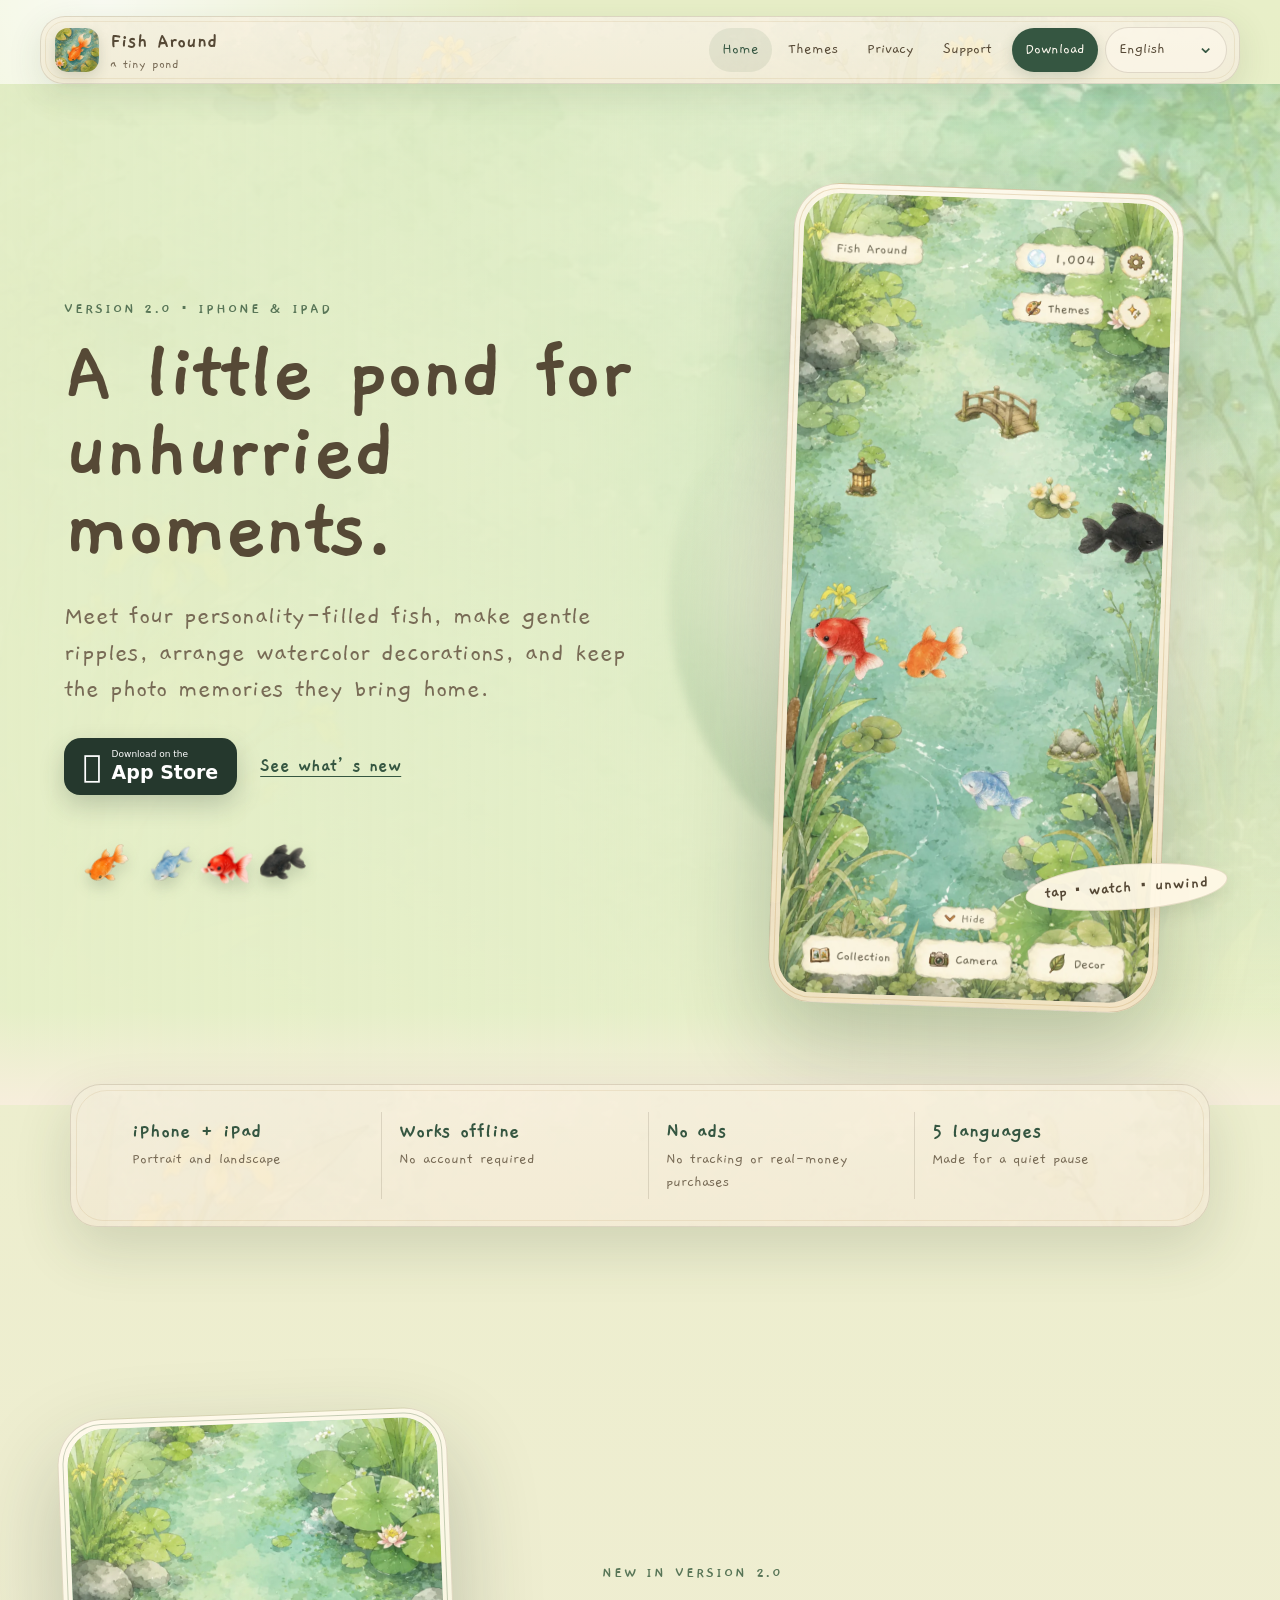
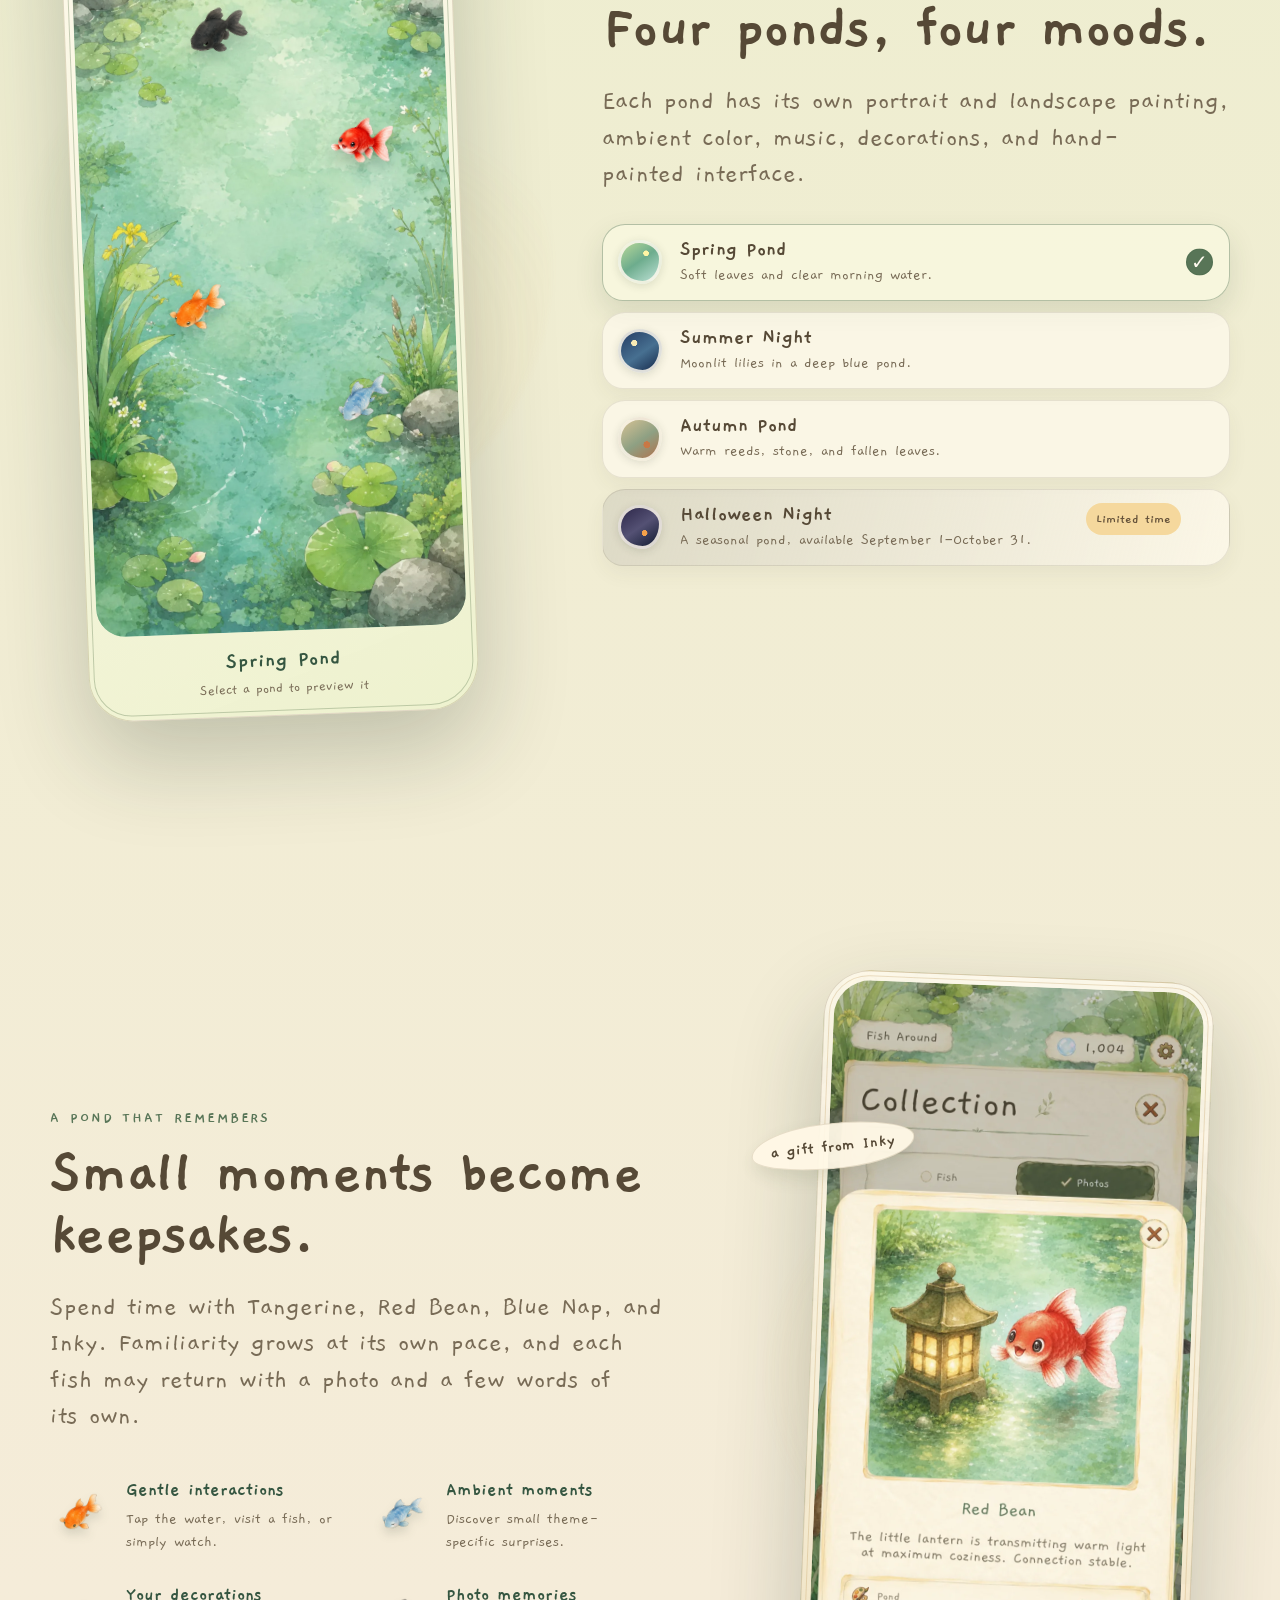
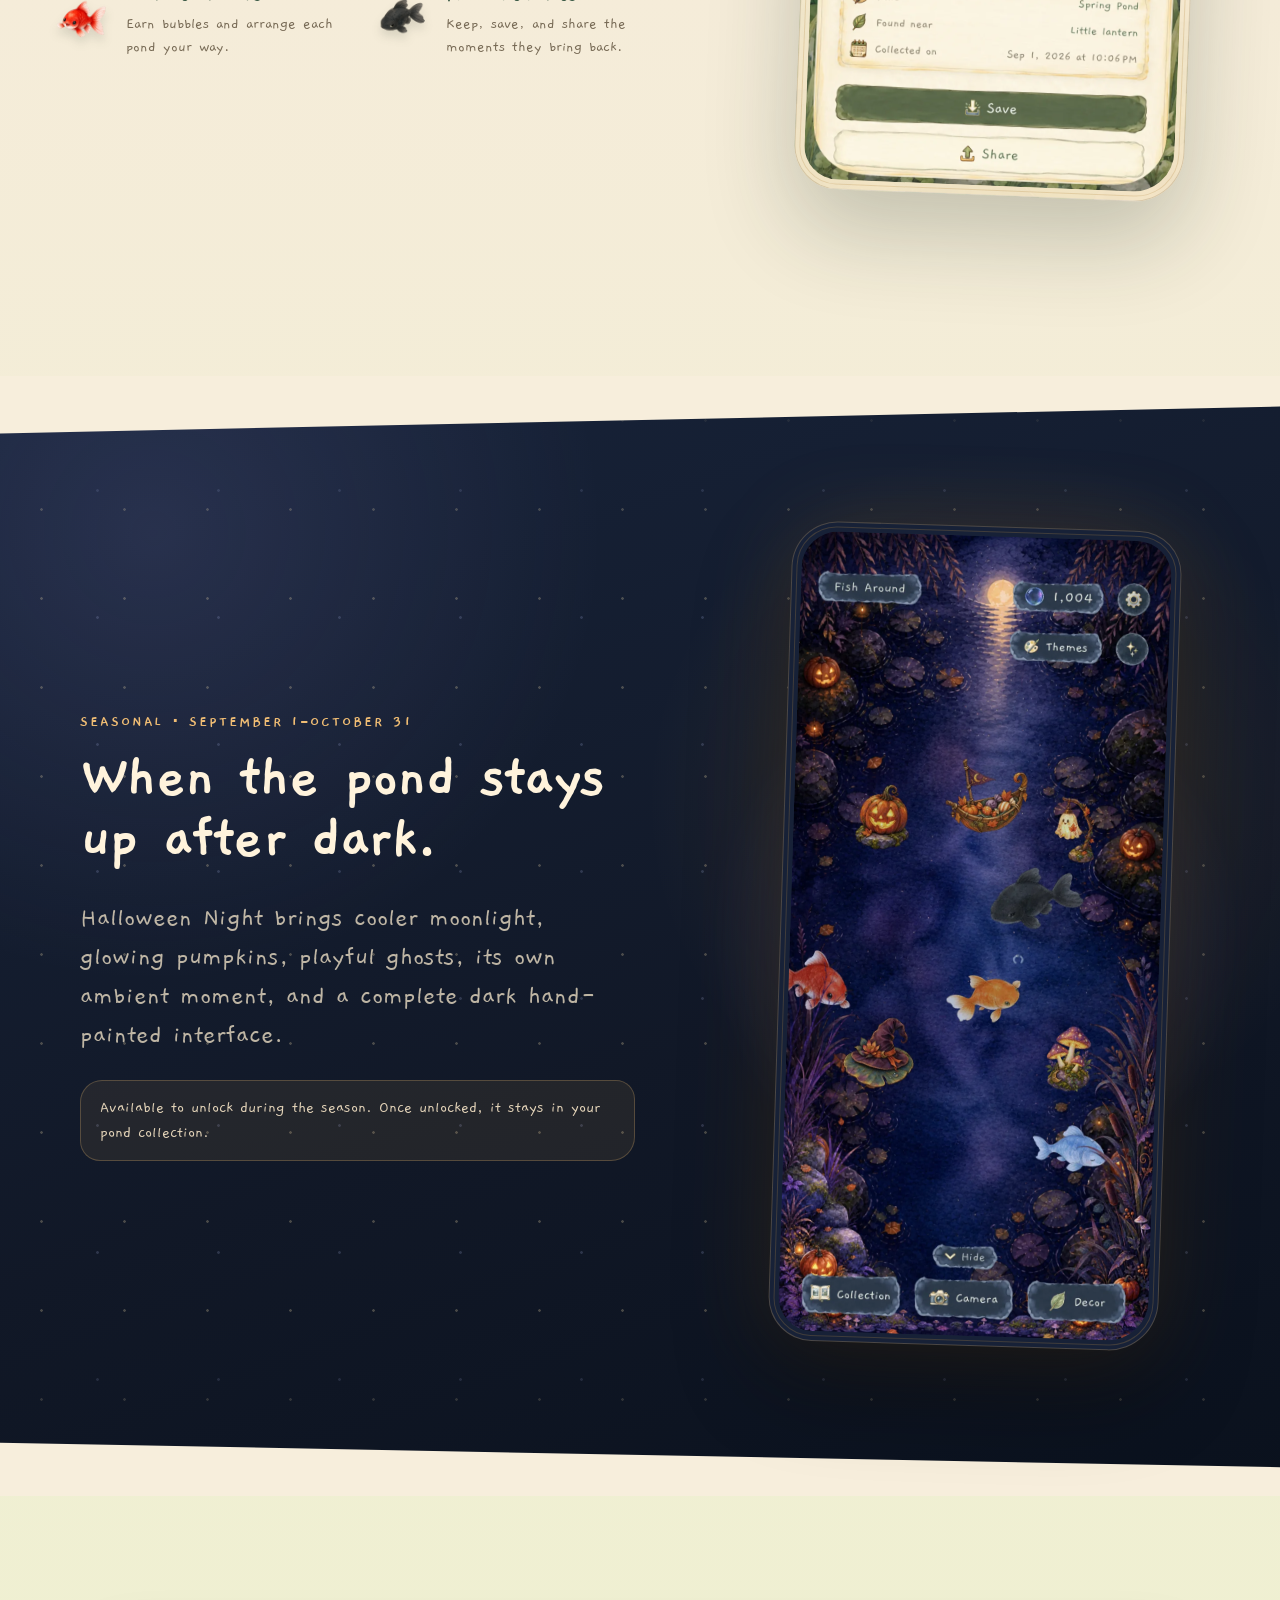
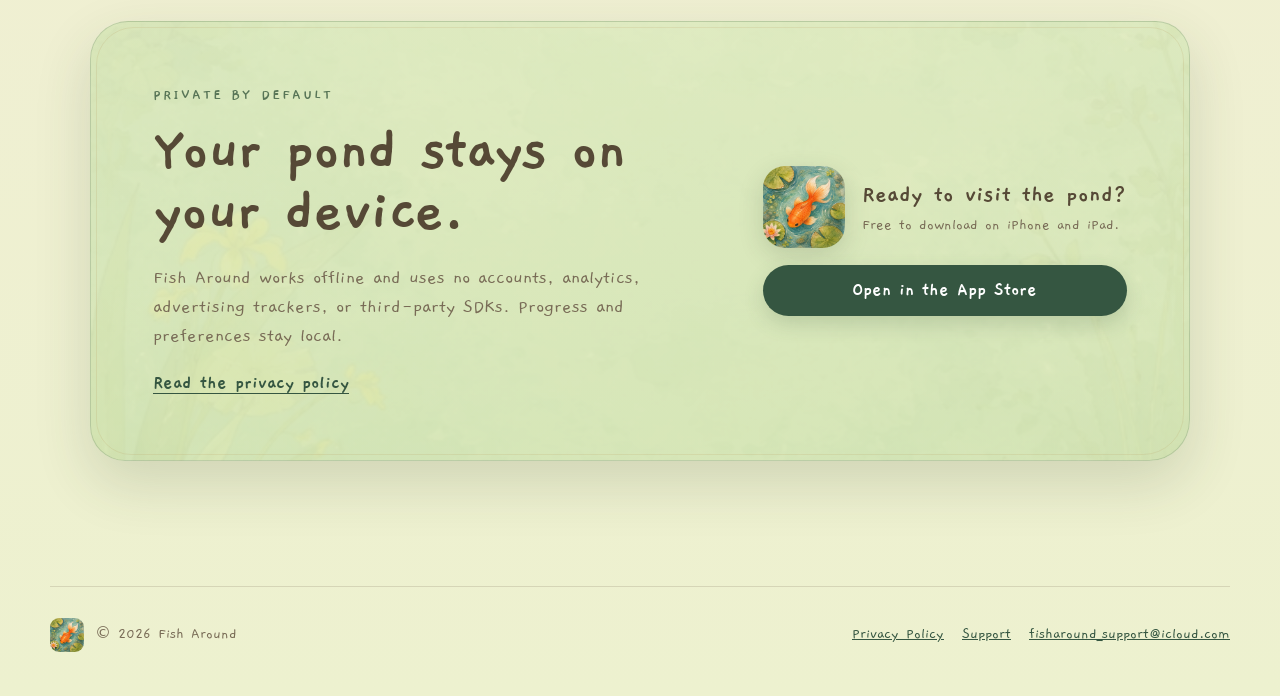
==== commit 3f76b470: "Fix ultrawide layout and add interactive theme previews" ====
--- a/index.html
+++ b/index.html
@@ -11,8 +11,8 @@
   <title>Fish Around · 摸鱼</title>
   <link rel="icon" href="assets/app-icon.png">
   <link rel="preload" href="assets/product-spring.webp" as="image" type="image/webp">
-  <link rel="stylesheet" href="assets/styles.css?v=2">
-  <script defer src="assets/site.js?v=2"></script>
+  <link rel="stylesheet" href="assets/styles.css?v=3">
+  <script defer src="assets/site.js?v=3"></script>
 </head>
 <body class="home-page">
   <a class="skip-link" href="#main">Skip to content</a>
@@ -81,32 +81,49 @@
     <section class="themes-section" id="themes">
       <div class="themes-visual reveal">
         <div class="paint-wash paint-wash-sage" aria-hidden="true"></div>
-        <figure class="app-shot app-shot-themes">
-          <img src="assets/product-themes.webp" alt="Four selectable watercolor pond themes" width="840" height="1817" loading="lazy">
+        <figure class="theme-preview" id="theme-preview-panel" role="tabpanel" aria-live="polite" data-theme-preview data-theme="spring">
+          <div class="theme-preview-canvas">
+            <img class="theme-preview-image" data-theme-preview-image src="assets/theme-spring.webp" alt="Spring Pond" width="840" height="1834" loading="lazy">
+            <div class="theme-preview-fish" aria-hidden="true">
+              <img src="assets/fish-orange.png" alt="">
+              <img src="assets/fish-blue.png" alt="">
+              <img src="assets/fish-red.png" alt="">
+              <img src="assets/fish-black.png" alt="">
+            </div>
+            <span class="theme-preview-shine" aria-hidden="true"></span>
+          </div>
+          <figcaption>
+            <span data-theme-preview-label>Spring Pond</span>
+            <small data-en="Select a pond to preview it" data-zh="选择池塘即可预览">Select a pond to preview it</small>
+          </figcaption>
         </figure>
       </div>
       <div class="themes-copy reveal">
         <p class="eyebrow" id="whats-new" data-en="New in version 2.0" data-zh="2.0 版本新内容">New in version 2.0</p>
         <h2 data-en="Four ponds, four moods." data-zh="四方池塘，四种心情。">Four ponds, four moods.</h2>
         <p class="section-lead" data-en="Each pond has its own portrait and landscape painting, ambient color, music, decorations, and hand-painted interface." data-zh="每方池塘都有独立的横竖屏画作、环境色彩、音乐、装饰和手绘界面。">Each pond has its own portrait and landscape painting, ambient color, music, decorations, and hand-painted interface.</p>
-        <div class="theme-list">
-          <article class="theme-row spring-theme">
+        <div class="theme-list" role="tablist" aria-label="Pond theme preview">
+          <button class="theme-row spring-theme is-selected" type="button" role="tab" id="theme-tab-spring" aria-controls="theme-preview-panel" aria-selected="true" data-theme-choice="spring" data-theme-image="assets/theme-spring.webp">
             <span class="theme-swatch" aria-hidden="true"></span>
             <div><h3 data-en="Spring Pond" data-zh="春日池塘">Spring Pond</h3><p data-en="Soft leaves and clear morning water." data-zh="柔软的新叶与清亮晨光。">Soft leaves and clear morning water.</p></div>
-          </article>
-          <article class="theme-row summer-theme">
+            <span class="theme-selected-mark" aria-hidden="true">✓</span>
+          </button>
+          <button class="theme-row summer-theme" type="button" role="tab" id="theme-tab-summer" aria-controls="theme-preview-panel" aria-selected="false" tabindex="-1" data-theme-choice="summerNight" data-theme-image="assets/theme-summer-night.webp">
             <span class="theme-swatch" aria-hidden="true"></span>
             <div><h3 data-en="Summer Night" data-zh="夏夜池塘">Summer Night</h3><p data-en="Moonlit lilies in a deep blue pond." data-zh="深蓝池水里的月光与睡莲。">Moonlit lilies in a deep blue pond.</p></div>
-          </article>
-          <article class="theme-row autumn-theme">
+            <span class="theme-selected-mark" aria-hidden="true">✓</span>
+          </button>
+          <button class="theme-row autumn-theme" type="button" role="tab" id="theme-tab-autumn" aria-controls="theme-preview-panel" aria-selected="false" tabindex="-1" data-theme-choice="autumn" data-theme-image="assets/theme-autumn.webp">
             <span class="theme-swatch" aria-hidden="true"></span>
             <div><h3 data-en="Autumn Pond" data-zh="秋日池塘">Autumn Pond</h3><p data-en="Warm reeds, stone, and fallen leaves." data-zh="温暖的芦苇、石头与落叶。">Warm reeds, stone, and fallen leaves.</p></div>
-          </article>
-          <article class="theme-row halloween-theme">
+            <span class="theme-selected-mark" aria-hidden="true">✓</span>
+          </button>
+          <button class="theme-row halloween-theme" type="button" role="tab" id="theme-tab-halloween" aria-controls="theme-preview-panel" aria-selected="false" tabindex="-1" data-theme-choice="halloween" data-theme-image="assets/theme-halloween.webp">
             <span class="theme-swatch" aria-hidden="true"></span>
             <div><h3 data-en="Halloween Night" data-zh="万圣节之夜">Halloween Night</h3><p data-en="A seasonal pond, available September 1–October 31." data-zh="限时池塘，每年 9 月 1 日至 10 月 31 日开放。">A seasonal pond, available September 1–October 31.</p></div>
             <span class="season-tag" data-en="Limited time" data-zh="限时主题">Limited time</span>
-          </article>
+            <span class="theme-selected-mark" aria-hidden="true">✓</span>
+          </button>
         </div>
       </div>
     </section>
--- a/assets/styles.css
+++ b/assets/styles.css
@@ -304,14 +304,14 @@
 
 .hero {
   position: relative;
-  width: min(1280px, 100%);
+  width: min(1440px, 100%);
   min-height: 850px;
   margin: -86px auto 0;
-  padding: 190px max(30px, calc((100% - 1180px) / 2)) 96px;
+  padding: 190px clamp(30px, 5vw, 82px) 96px;
   display: grid;
   grid-template-columns: minmax(0, 1fr) minmax(370px, 480px);
   align-items: center;
-  gap: clamp(48px, 8vw, 118px);
+  gap: clamp(48px, 7vw, 104px);
   isolation: isolate;
 }
 
@@ -596,8 +596,150 @@
     radial-gradient(ellipse at 65% 64%, rgba(237, 193, 105, .24), transparent 48%);
 }
 
-.app-shot-themes {
-  rotate: -2.4deg;
+.theme-preview {
+  --preview-paper: #eef2cf;
+  --preview-line: rgba(92, 121, 81, .34);
+  position: relative;
+  z-index: 2;
+  width: min(390px, 82vw);
+  margin: 0;
+  padding: 9px 9px 0;
+  overflow: hidden;
+  border: 1px solid rgba(105, 82, 49, .20);
+  border-radius: 46px 43px 50px 44px;
+  background: linear-gradient(160deg, rgba(255, 249, 236, .98), var(--preview-paper));
+  box-shadow: var(--shot-shadow);
+  rotate: -2.2deg;
+  transition: background .35s ease, box-shadow .35s ease, rotate .35s ease;
+}
+
+.theme-preview[data-theme="summerNight"],
+.theme-preview[data-theme="halloween"] {
+  --preview-paper: #2b344f;
+  --preview-line: rgba(243, 204, 129, .36);
+  box-shadow: 0 38px 90px rgba(20, 27, 52, .34), 0 0 64px rgba(94, 110, 176, .18);
+}
+
+.theme-preview[data-theme="autumn"] {
+  --preview-paper: #ead4a4;
+  --preview-line: rgba(153, 103, 47, .32);
+}
+
+.theme-preview::after {
+  content: "";
+  position: absolute;
+  inset: 4px;
+  border: 1px solid var(--preview-line);
+  border-radius: 40px 38px 44px 38px;
+  pointer-events: none;
+}
+
+.theme-preview-canvas {
+  position: relative;
+  aspect-ratio: 840 / 1834;
+  overflow: hidden;
+  border-radius: 37px 35px 31px 29px;
+  background: #bdd9bc;
+}
+
+.theme-preview-image {
+  position: absolute;
+  inset: 0;
+  width: 100%;
+  height: 100%;
+  object-fit: cover;
+  transition: opacity .18s ease, scale .45s ease;
+}
+
+.theme-preview.is-changing .theme-preview-image {
+  opacity: .42;
+  scale: 1.018;
+}
+
+.theme-preview-shine {
+  position: absolute;
+  inset: 0;
+  background: linear-gradient(115deg, rgba(255, 255, 255, .18), transparent 30% 72%, rgba(255, 244, 210, .09));
+  pointer-events: none;
+}
+
+.theme-preview-fish img {
+  position: absolute;
+  z-index: 2;
+  width: 25%;
+  max-height: 10%;
+  object-fit: contain;
+  filter: drop-shadow(0 8px 7px rgba(18, 42, 38, .22));
+  transition: filter .35s ease;
+}
+
+.theme-preview-fish img:nth-child(1) {
+  left: 18%;
+  top: 55%;
+  rotate: 7deg;
+}
+
+.theme-preview-fish img:nth-child(2) {
+  right: 15%;
+  top: 67%;
+  width: 22%;
+  rotate: -8deg;
+}
+
+.theme-preview-fish img:nth-child(3) {
+  right: 13%;
+  top: 35%;
+  width: 21%;
+  rotate: 5deg;
+}
+
+.theme-preview-fish img:nth-child(4) {
+  left: 27%;
+  top: 21%;
+  width: 23%;
+  rotate: -5deg;
+}
+
+.theme-preview[data-theme="summerNight"] .theme-preview-fish img,
+.theme-preview[data-theme="halloween"] .theme-preview-fish img {
+  filter: brightness(.82) saturate(.88) hue-rotate(5deg) drop-shadow(0 8px 8px rgba(3, 7, 25, .52));
+}
+
+.theme-preview figcaption {
+  position: relative;
+  z-index: 3;
+  min-height: 72px;
+  padding: 13px 18px 15px;
+  display: grid;
+  align-content: center;
+  text-align: center;
+}
+
+.theme-preview figcaption span,
+.theme-preview figcaption small {
+  display: block;
+}
+
+.theme-preview figcaption span {
+  color: var(--green-dark);
+  font-size: 23px;
+  font-weight: 700;
+}
+
+.theme-preview figcaption small {
+  margin-top: 1px;
+  color: var(--muted);
+  font-size: 15px;
+}
+
+.theme-preview[data-theme="summerNight"] figcaption span,
+.theme-preview[data-theme="halloween"] figcaption span {
+  color: #fff1d4;
+}
+
+.theme-preview[data-theme="summerNight"] figcaption small,
+.theme-preview[data-theme="halloween"] figcaption small {
+  color: rgba(244, 230, 202, .72);
 }
 
 .themes-copy {
@@ -616,7 +758,8 @@
 .theme-row {
   position: relative;
   min-height: 76px;
-  padding: 13px 17px 13px 15px;
+  width: 100%;
+  padding: 13px 48px 13px 15px;
   display: grid;
   grid-template-columns: 48px minmax(0, 1fr);
   align-items: center;
@@ -625,6 +768,51 @@
   border-radius: 23px 20px 25px 21px;
   background: rgba(255, 250, 238, .66);
   box-shadow: 0 8px 20px rgba(62, 76, 46, .06);
+  color: var(--ink);
+  font: inherit;
+  text-align: left;
+  cursor: pointer;
+  transition: translate .2s ease, border-color .2s ease, background .2s ease, box-shadow .2s ease;
+}
+
+.theme-row:hover {
+  translate: 3px 0;
+  border-color: rgba(67, 98, 69, .29);
+  background: rgba(255, 251, 241, .92);
+}
+
+.theme-row:focus-visible {
+  outline: 3px solid rgba(66, 105, 75, .38);
+  outline-offset: 3px;
+}
+
+.theme-row.is-selected {
+  border-color: rgba(58, 94, 65, .36);
+  background: rgba(247, 246, 221, .96);
+  box-shadow: 0 12px 28px rgba(49, 72, 47, .13);
+}
+
+.theme-selected-mark {
+  position: absolute;
+  top: 50%;
+  right: 16px;
+  width: 27px;
+  height: 27px;
+  display: grid;
+  place-items: center;
+  border: 1px solid rgba(54, 87, 59, .20);
+  border-radius: 50%;
+  color: #fffaf0;
+  background: var(--green);
+  opacity: 0;
+  scale: .7;
+  translate: 0 -50%;
+  transition: opacity .2s ease, scale .2s ease;
+}
+
+.theme-row.is-selected .theme-selected-mark {
+  opacity: 1;
+  scale: 1;
 }
 
 .theme-row h3 {
@@ -663,7 +851,12 @@
 
 .halloween-theme {
   grid-template-columns: 48px minmax(0, 1fr) auto;
+  padding-right: 48px;
   background: linear-gradient(105deg, rgba(54, 52, 82, .10), rgba(255, 250, 238, .72));
+}
+
+.halloween-theme.is-selected {
+  background: linear-gradient(105deg, rgba(61, 58, 96, .16), rgba(249, 243, 221, .96));
 }
 
 .season-tag {
@@ -1455,7 +1648,7 @@
   }
 
   .theme-row {
-    padding-right: 13px;
+    padding-right: 48px;
   }
 
   .final-cta {
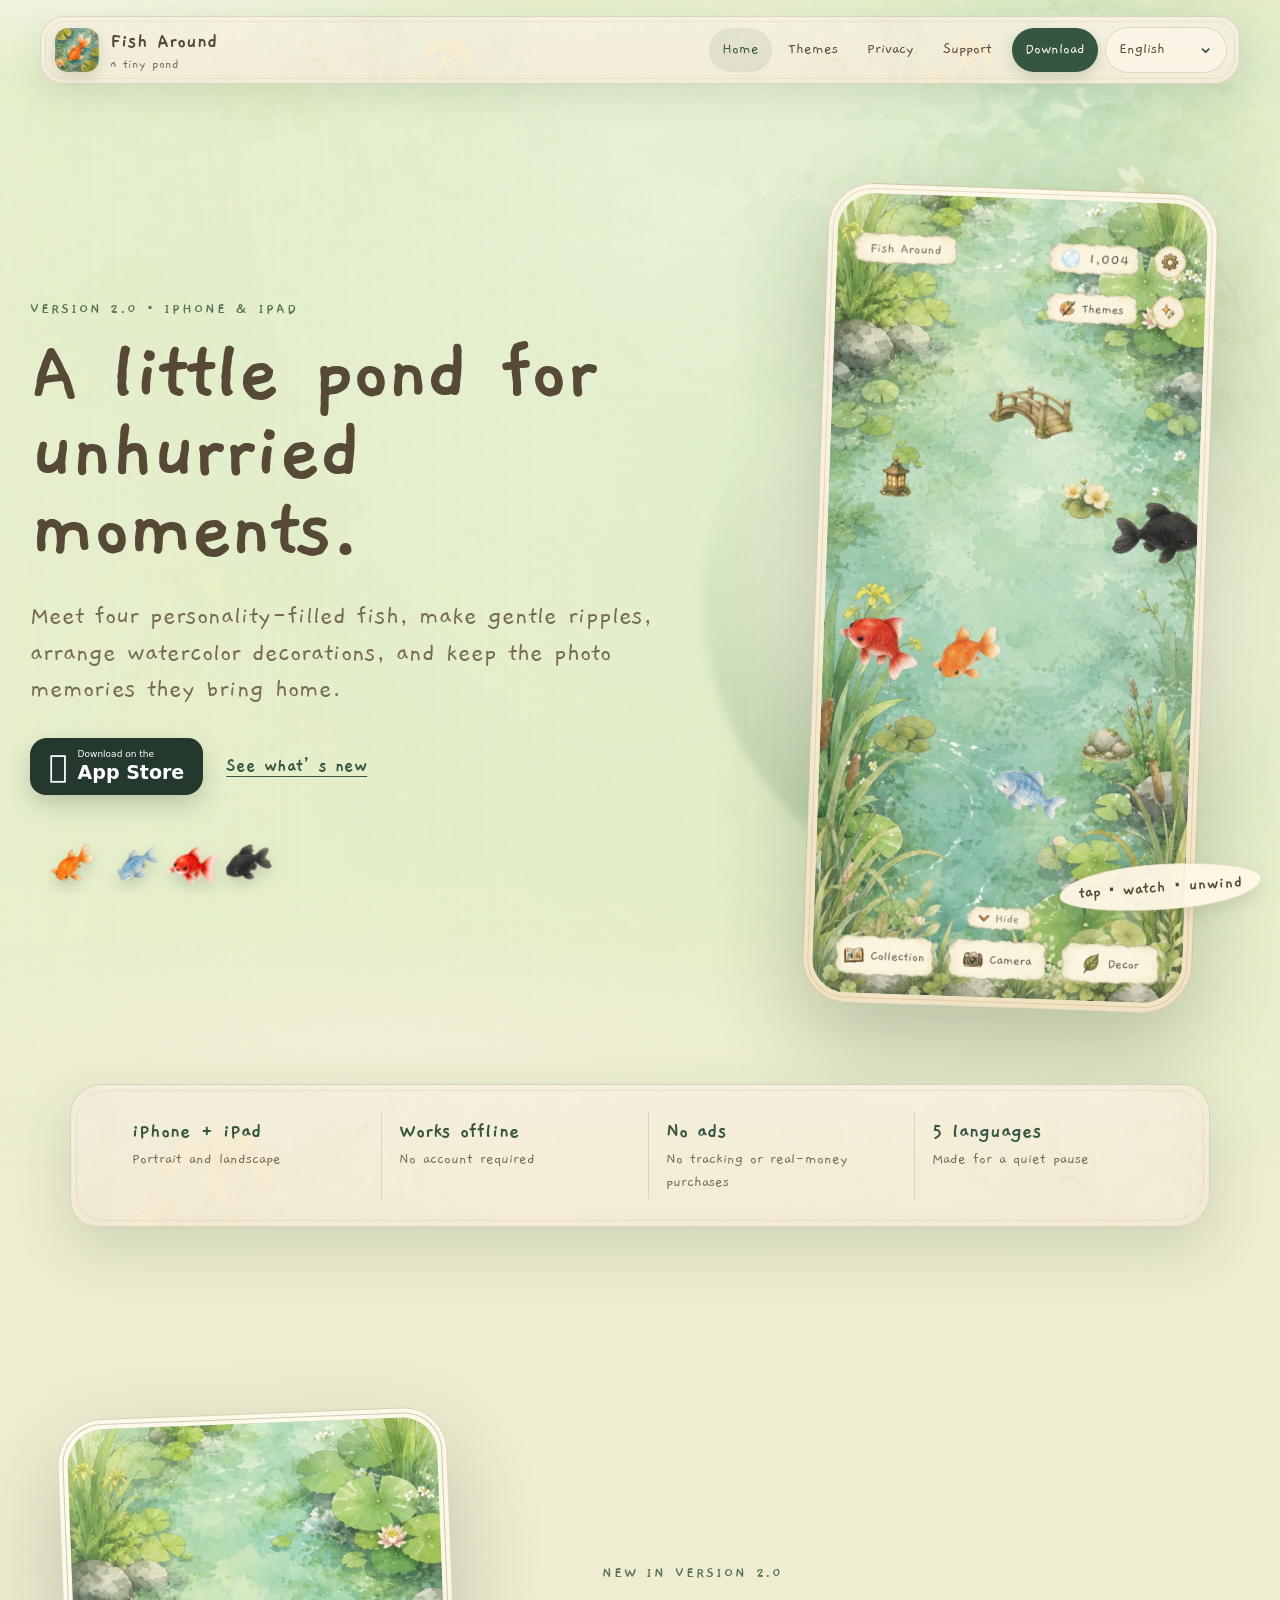
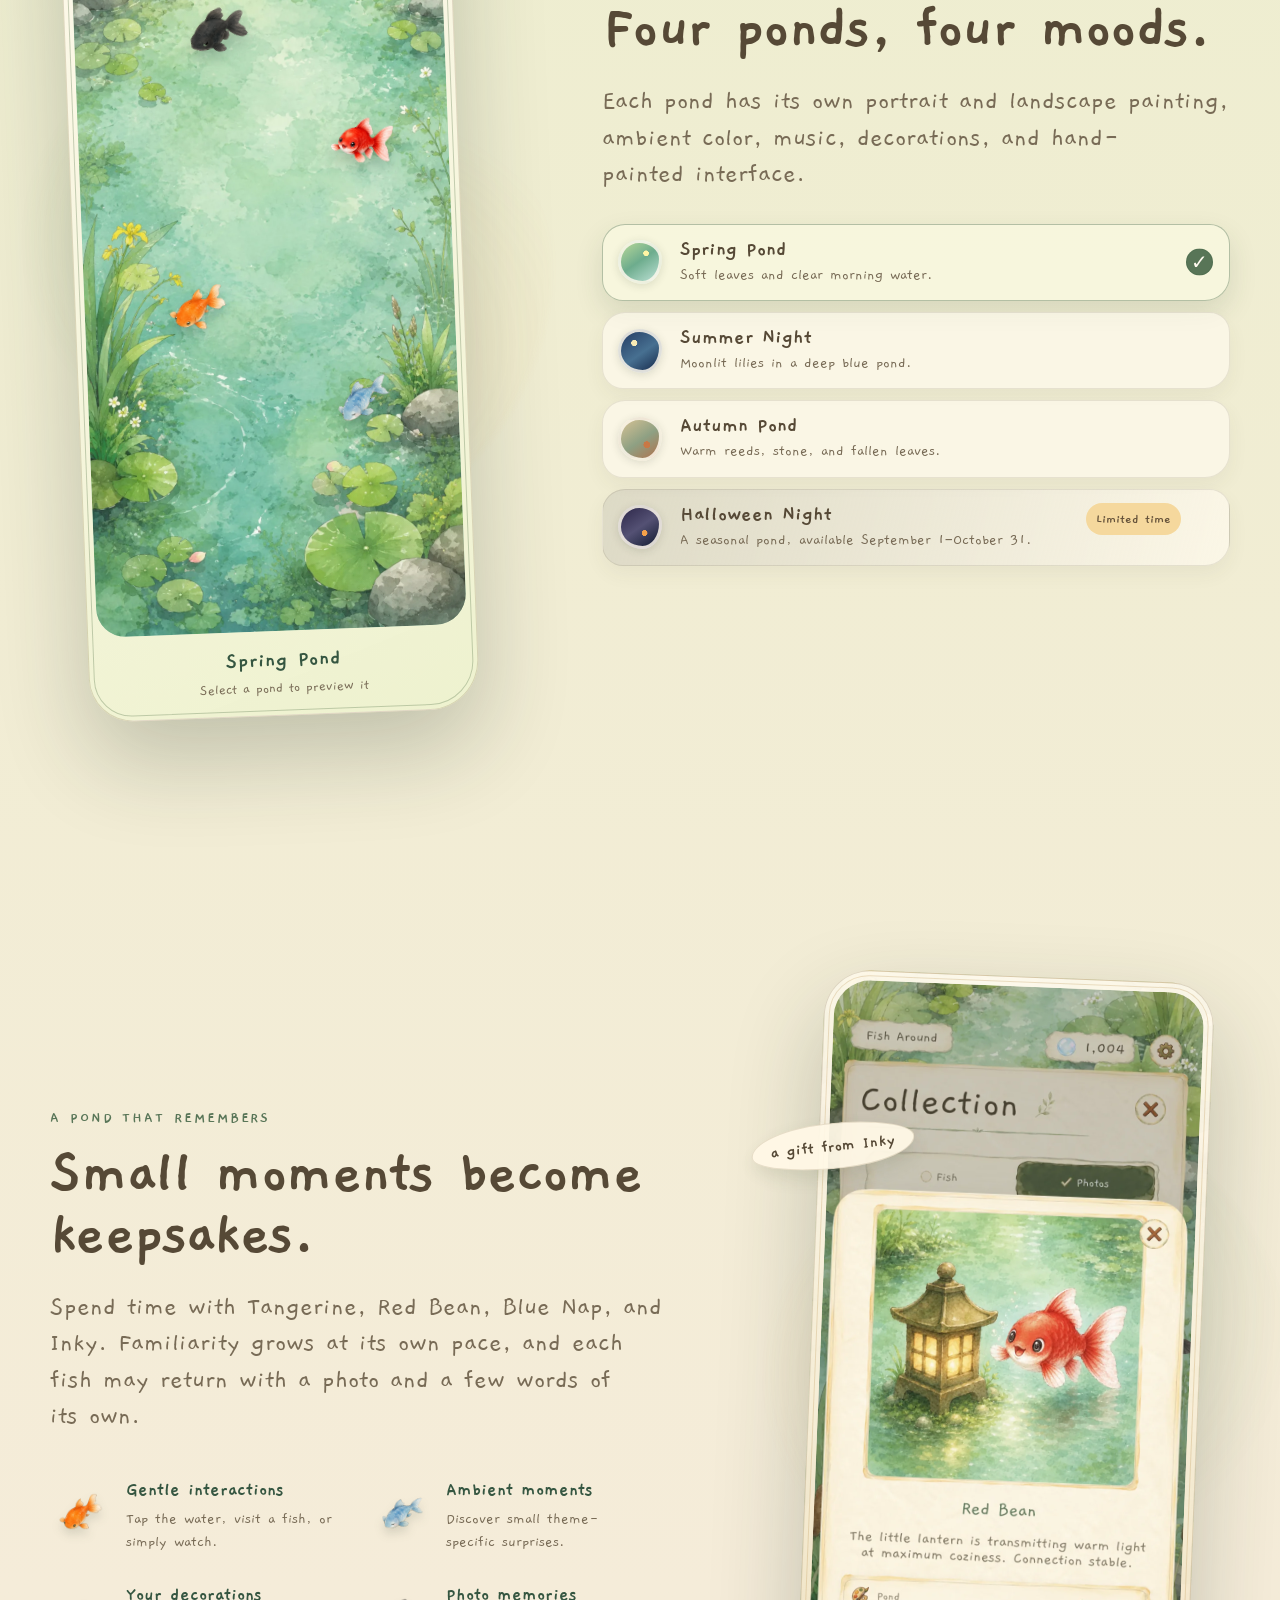
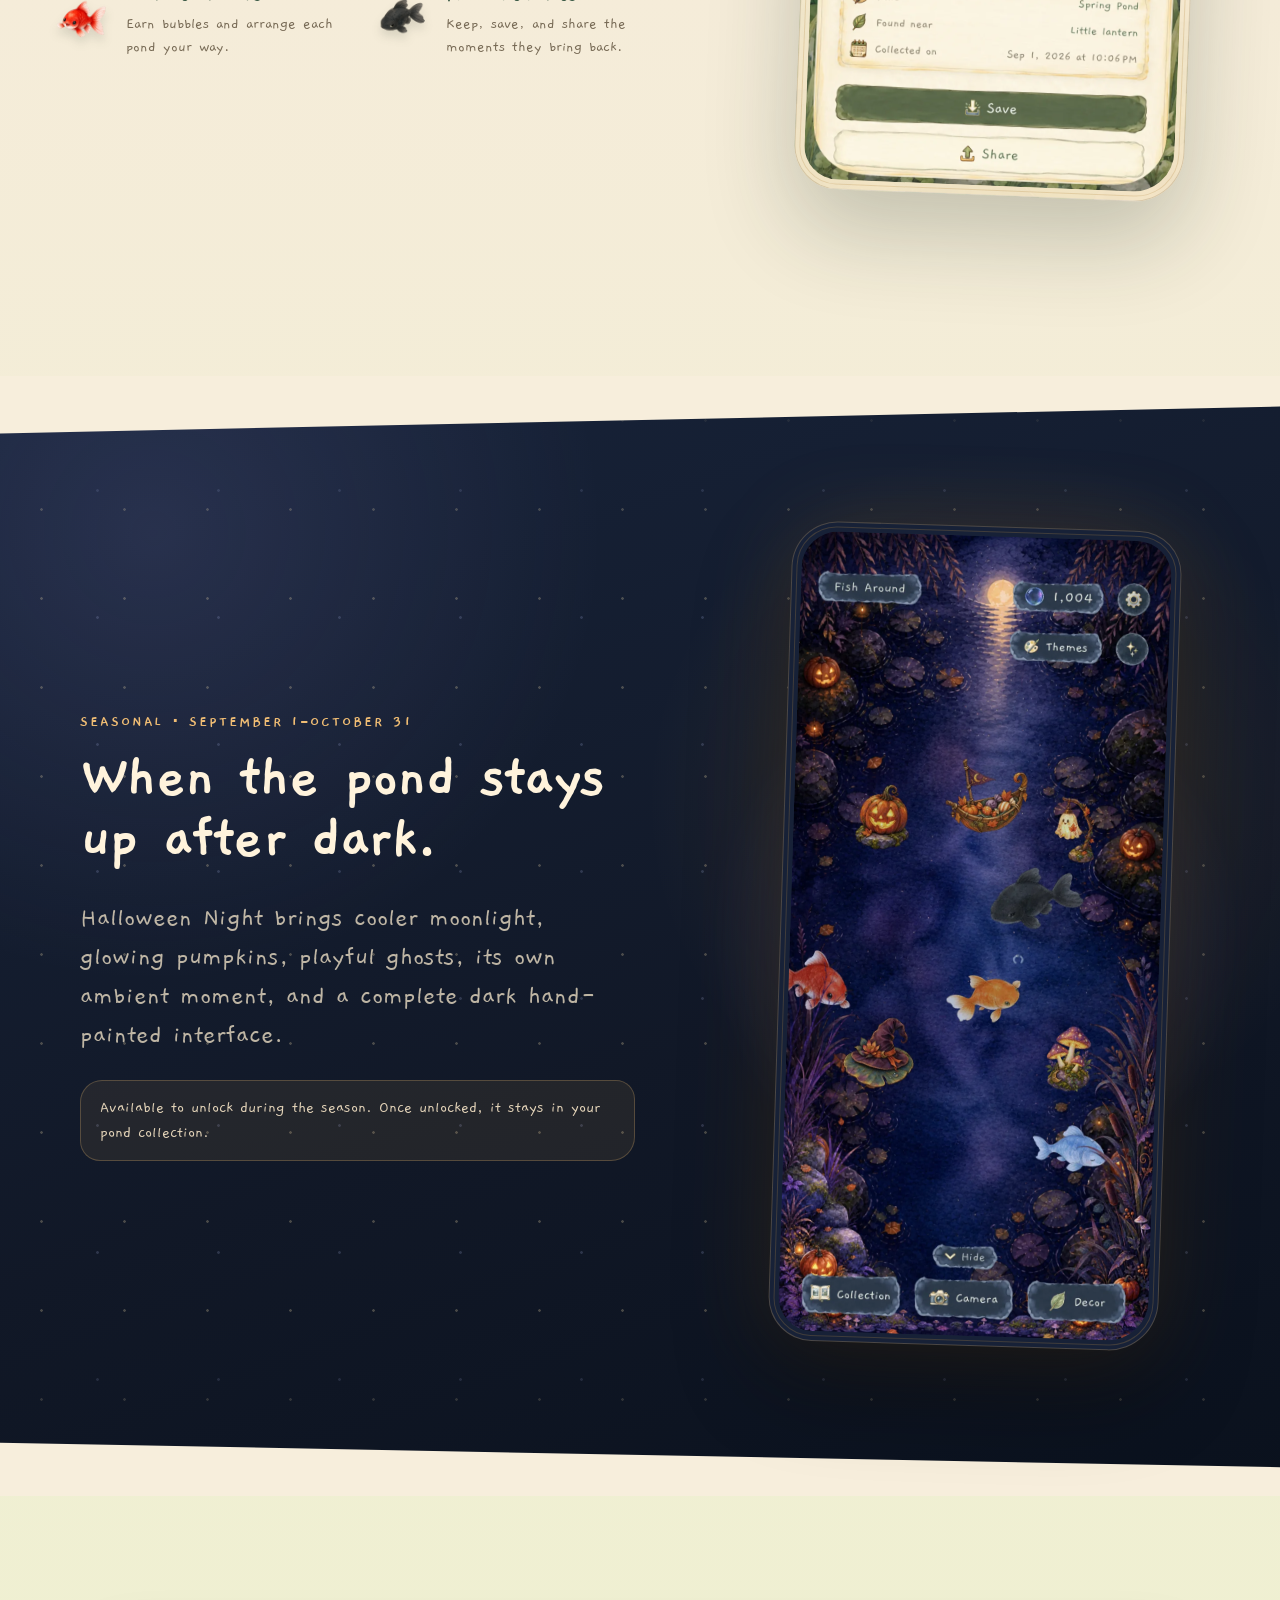
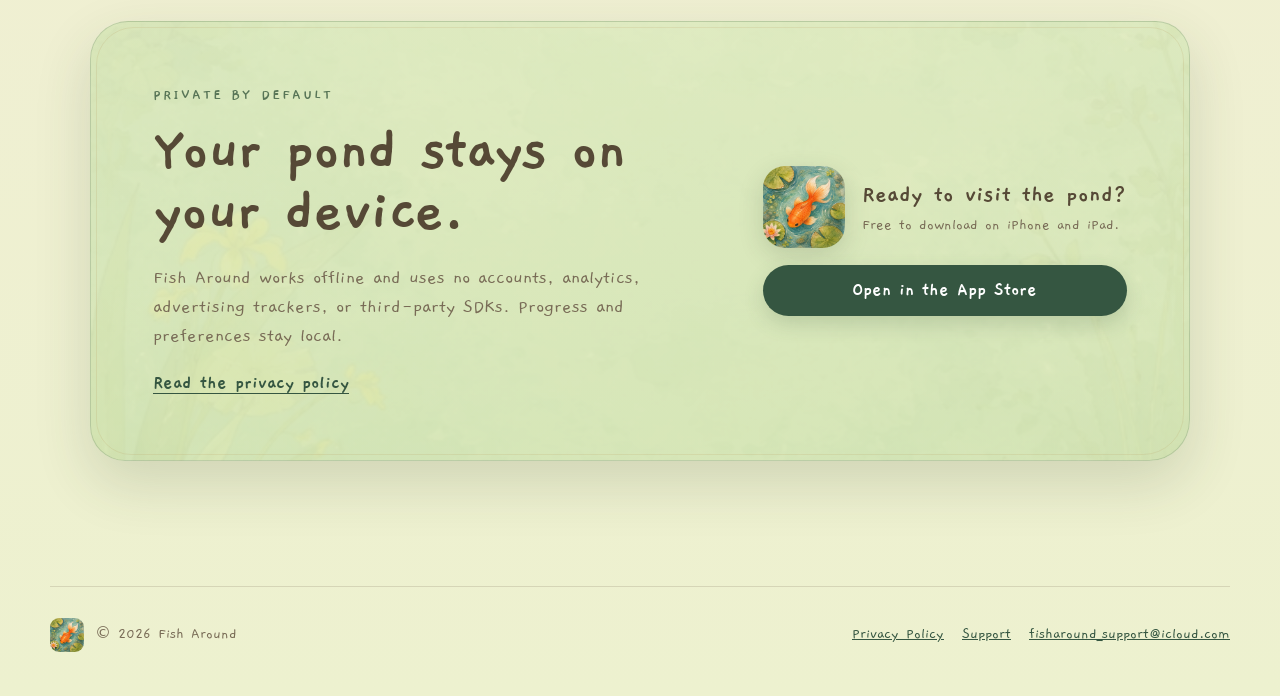
==== commit 7f8c4817: "Blend hero edges and align cross-page navigation" ====
--- a/index.html
+++ b/index.html
@@ -11,8 +11,8 @@
   <title>Fish Around · 摸鱼</title>
   <link rel="icon" href="assets/app-icon.png">
   <link rel="preload" href="assets/product-spring.webp" as="image" type="image/webp">
-  <link rel="stylesheet" href="assets/styles.css?v=3">
-  <script defer src="assets/site.js?v=3"></script>
+  <link rel="stylesheet" href="assets/styles.css?v=4">
+  <script defer src="assets/site.js?v=4"></script>
 </head>
 <body class="home-page">
   <a class="skip-link" href="#main">Skip to content</a>
@@ -23,7 +23,7 @@
       <span><b data-en="Fish Around" data-zh="摸鱼">Fish Around</b><small data-en="a tiny pond" data-zh="一方小池塘">a tiny pond</small></span>
     </a>
     <nav aria-label="Primary navigation">
-      <a class="active nav-home" href="index.html" data-en="Home" data-zh="首页">Home</a>
+      <a class="active nav-home" href="index.html" aria-current="page" data-en="Home" data-zh="首页">Home</a>
       <a class="nav-section-link" href="#themes" data-en="Themes" data-zh="主题">Themes</a>
       <a href="privacy.html" data-en="Privacy" data-zh="隐私">Privacy</a>
       <a href="support.html" data-en="Support" data-zh="支持">Support</a>
--- a/assets/styles.css
+++ b/assets/styles.css
@@ -263,7 +263,8 @@
 }
 
 main {
-  overflow: hidden;
+  overflow-x: clip;
+  overflow-y: visible;
 }
 
 h1,
@@ -304,10 +305,10 @@
 
 .hero {
   position: relative;
-  width: min(1440px, 100%);
+  width: 100%;
   min-height: 850px;
-  margin: -86px auto 0;
-  padding: 190px clamp(30px, 5vw, 82px) 96px;
+  margin: -86px 0 0;
+  padding: 190px max(30px, calc((100vw - 1280px) / 2)) 96px;
   display: grid;
   grid-template-columns: minmax(0, 1fr) minmax(370px, 480px);
   align-items: center;
@@ -318,12 +319,15 @@
 .hero::before {
   content: "";
   position: absolute;
-  inset: 0;
+  inset: -36px 0 -72px;
   z-index: -2;
   background:
-    linear-gradient(90deg, rgba(230, 239, 200, .94) 0%, rgba(229, 239, 201, .78) 45%, rgba(229, 239, 201, .16) 78%),
-    linear-gradient(180deg, rgba(230, 239, 200, .18), #e7eec7 92%),
+    radial-gradient(ellipse at 50% 2%, rgba(255, 255, 255, .22), transparent 52%),
+    linear-gradient(90deg, rgba(232, 240, 205, .96) 0%, rgba(229, 239, 201, .78) 44%, rgba(229, 239, 201, .30) 82%, rgba(232, 240, 205, .86) 100%),
+    linear-gradient(180deg, rgba(230, 239, 200, .34), #e7eec7 92%),
     url("pond-spring.jpg") center / cover;
+  -webkit-mask-image: linear-gradient(to bottom, transparent 0, #000 9%, #000 76%, transparent 100%);
+  mask-image: linear-gradient(to bottom, transparent 0, #000 9%, #000 76%, transparent 100%);
 }
 
 .hero::after {
@@ -331,10 +335,14 @@
   position: absolute;
   left: 0;
   right: 0;
-  bottom: -1px;
-  height: 94px;
+  bottom: -70px;
+  height: 310px;
   z-index: -1;
-  background: linear-gradient(180deg, transparent, #f7eedc);
+  background:
+    radial-gradient(ellipse at 30% 58%, rgba(247, 238, 220, .54), transparent 49%),
+    radial-gradient(ellipse at 72% 62%, rgba(232, 240, 205, .45), transparent 52%);
+  -webkit-mask-image: linear-gradient(to bottom, transparent, #000 34%, #000 66%, transparent);
+  mask-image: linear-gradient(to bottom, transparent, #000 34%, #000 66%, transparent);
 }
 
 .hero-copy {
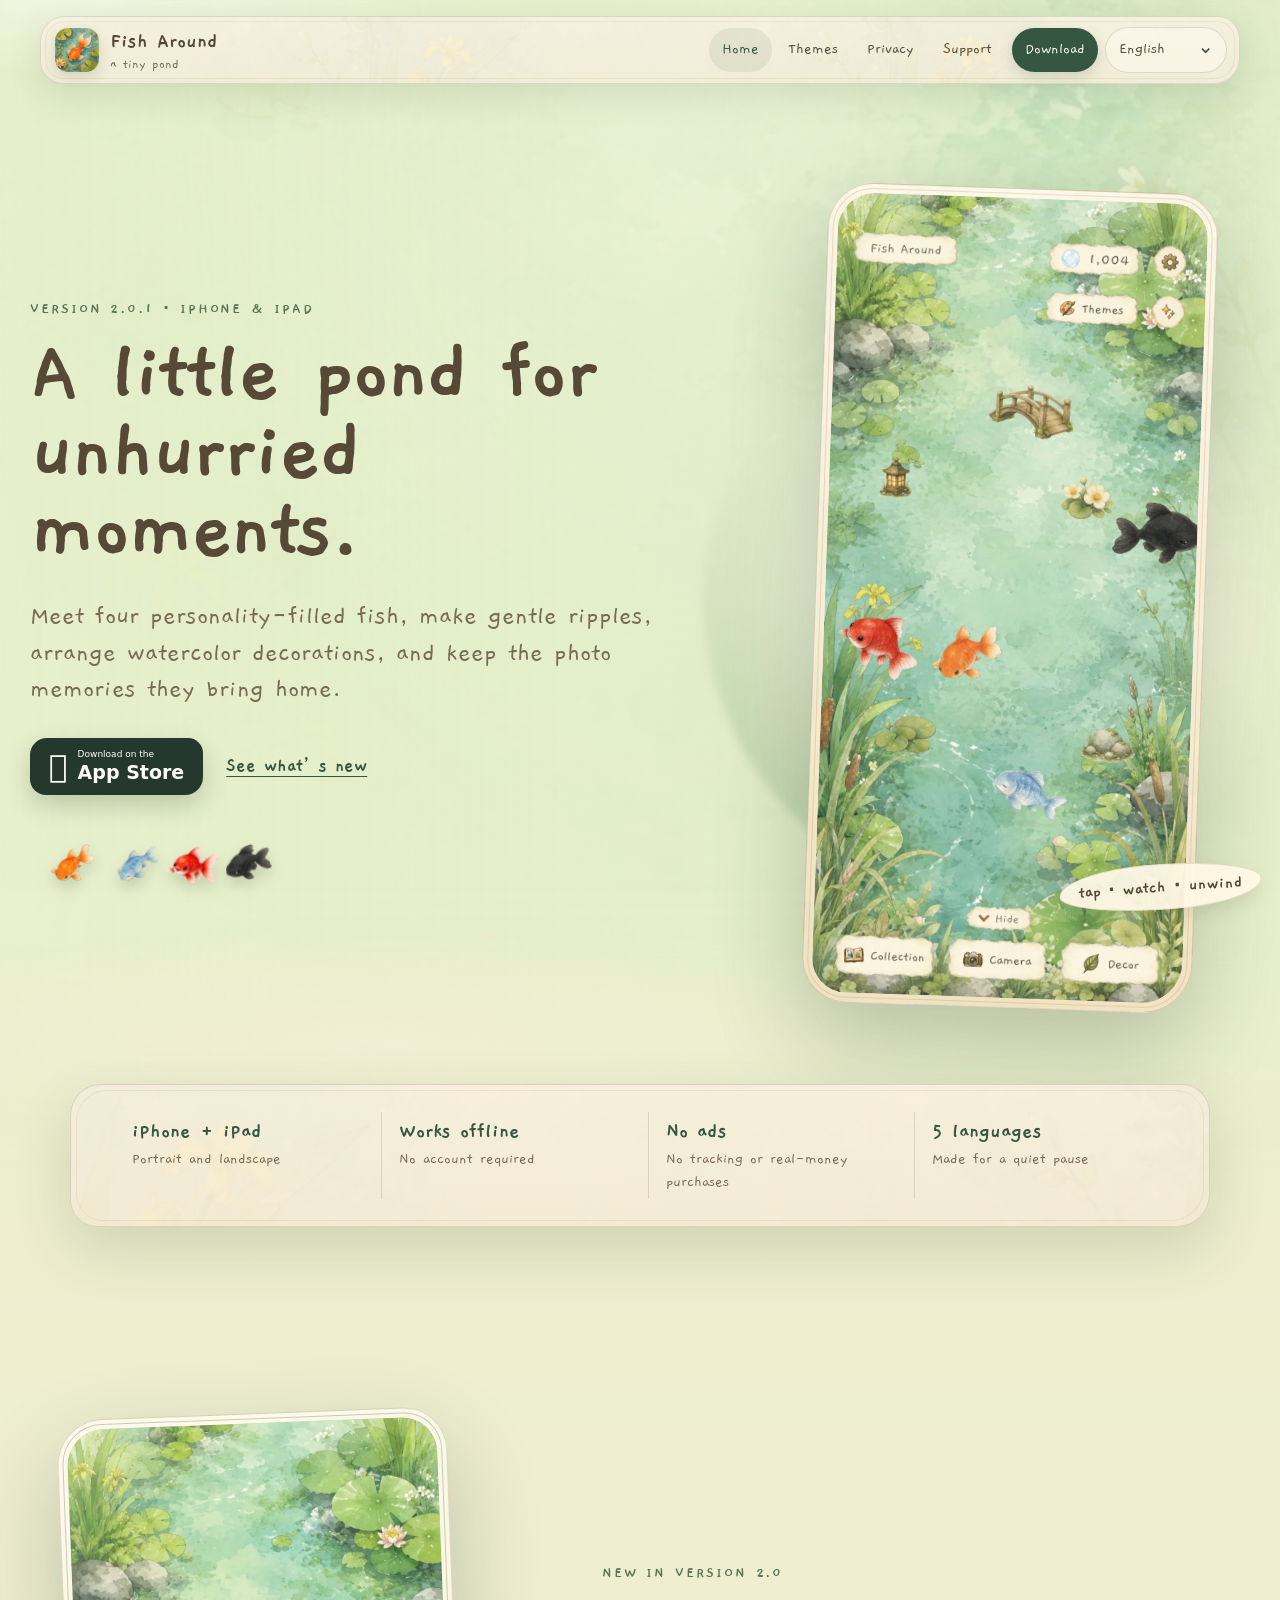
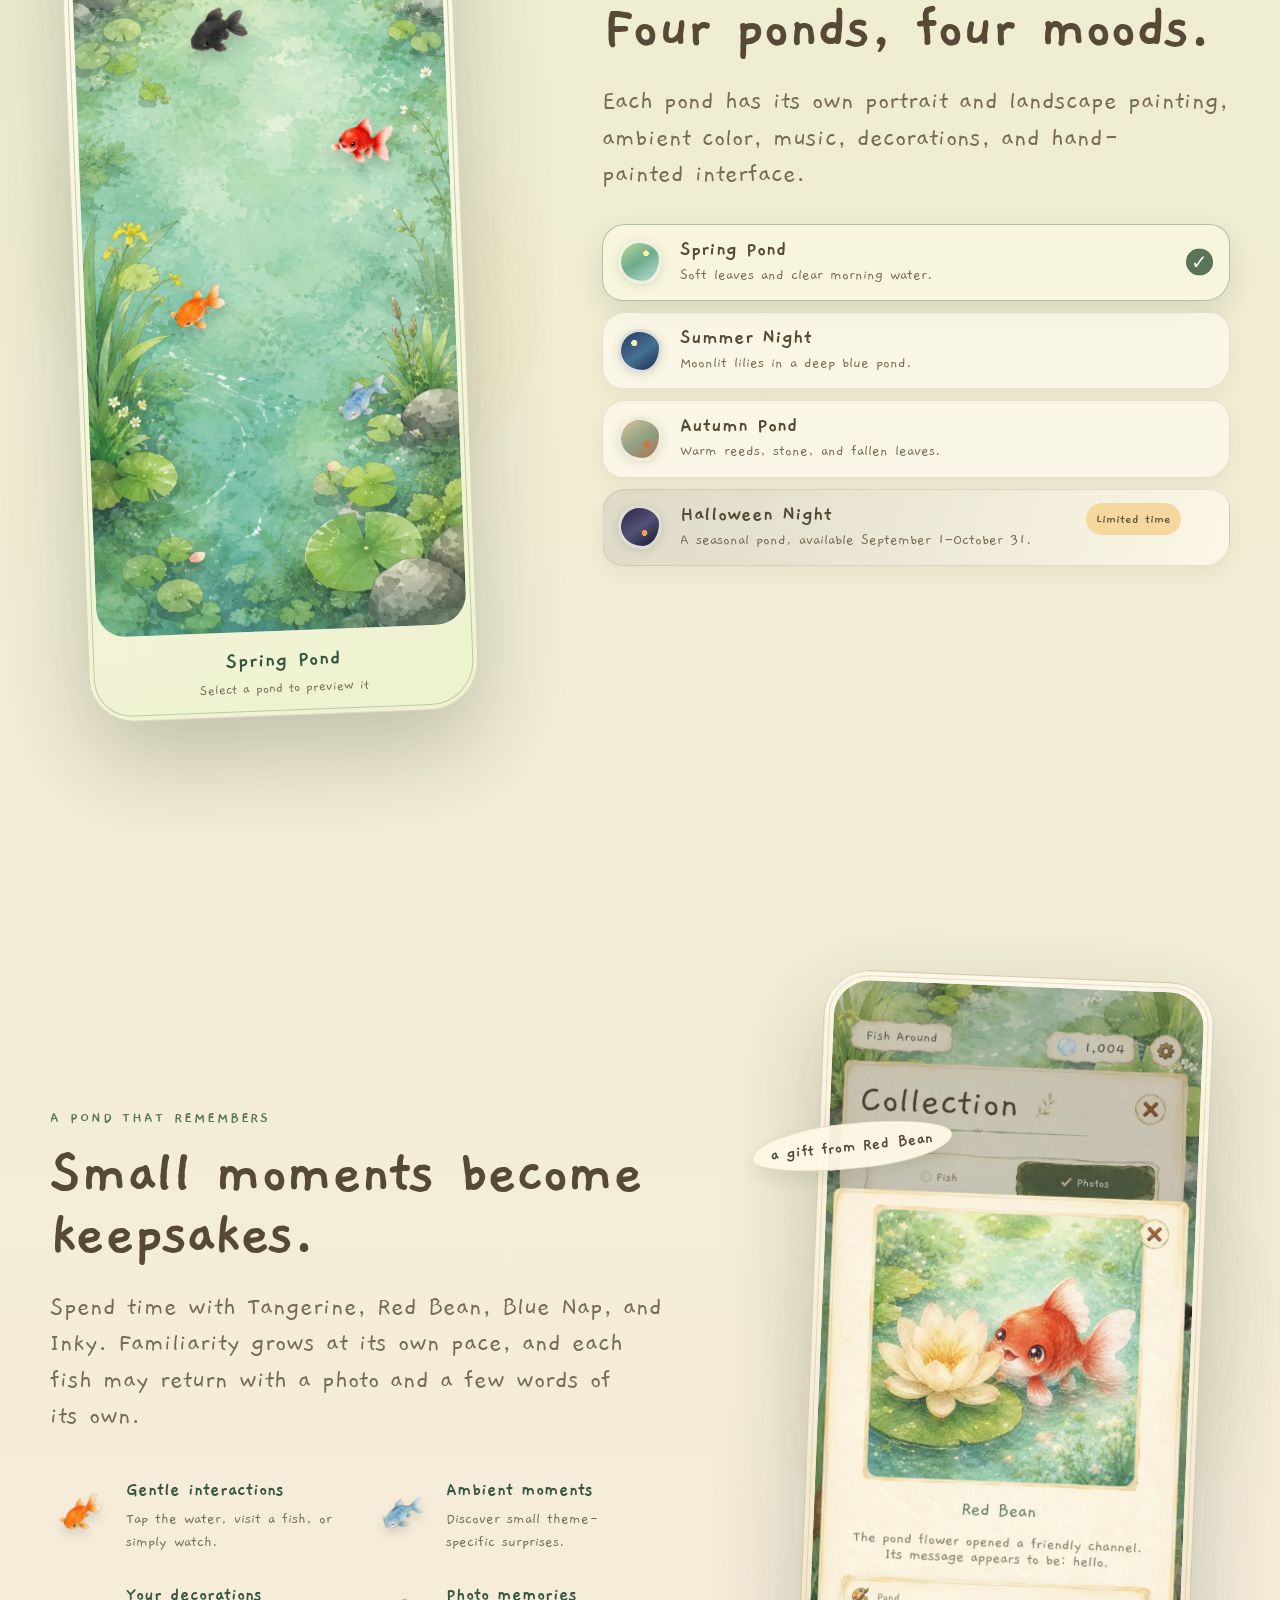
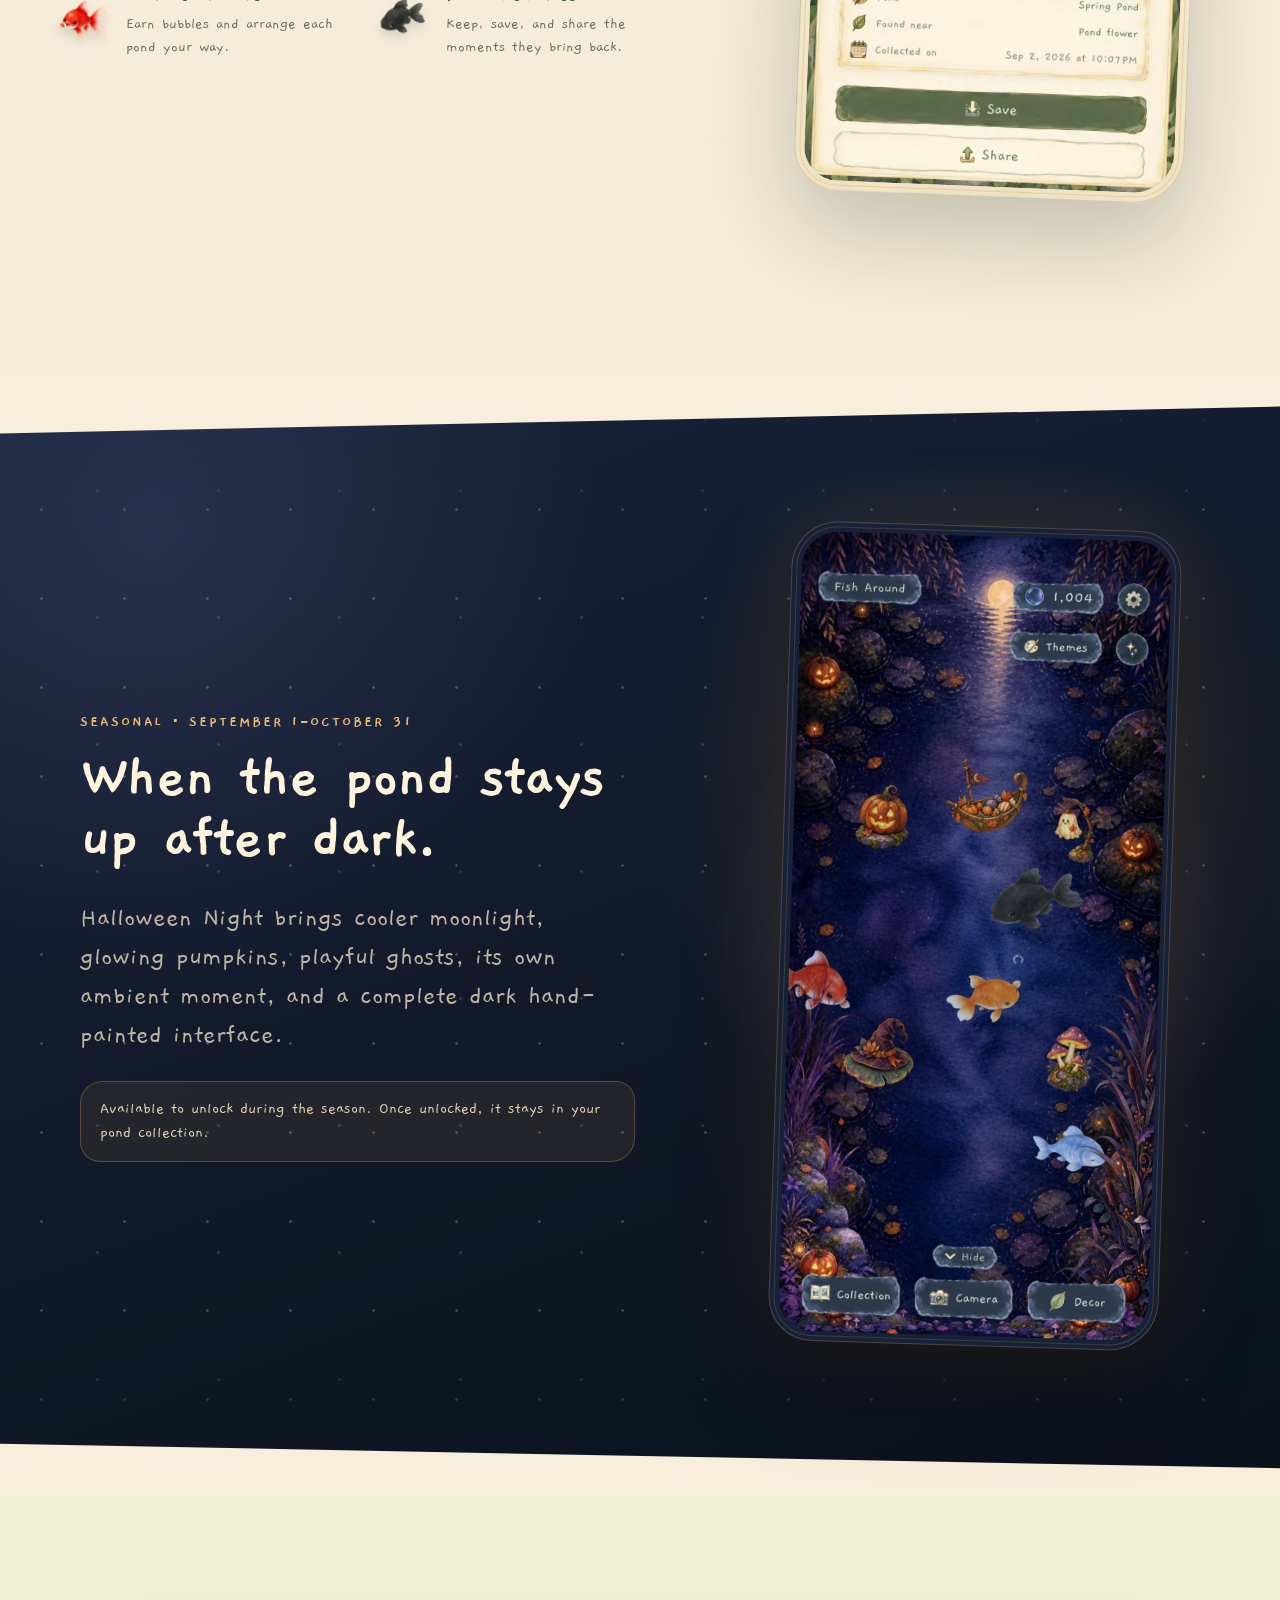
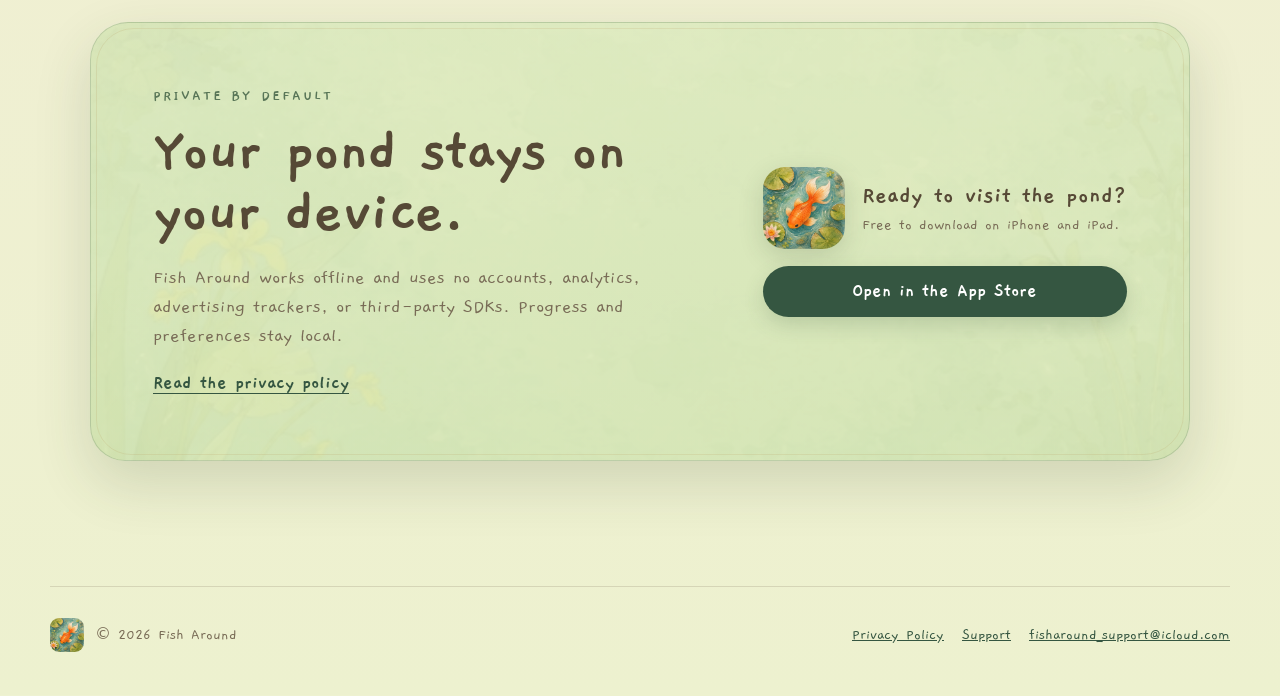
==== commit b2f109df: "Update website for Fish Around 2.0.1" ====
--- a/index.html
+++ b/index.html
@@ -44,7 +44,7 @@
   <main id="main">
     <section class="hero">
       <div class="hero-copy reveal">
-        <p class="eyebrow" data-en="Version 2.0 · iPhone & iPad" data-zh="2.0 版本 · iPhone 与 iPad">Version 2.0 · iPhone &amp; iPad</p>
+        <p class="eyebrow" data-en="Version 2.0.1 · iPhone & iPad" data-zh="2.0.1 版本 · iPhone 与 iPad">Version 2.0.1 · iPhone &amp; iPad</p>
         <h1 data-en="A little pond for unhurried moments." data-zh="一方小池塘，留给不着急的时刻。">A little pond for unhurried moments.</h1>
         <p class="lead" data-en="Meet four personality-filled fish, make gentle ripples, arrange watercolor decorations, and keep the photo memories they bring home." data-zh="认识四条性格不同的小鱼，轻轻荡开水纹，摆放水彩装饰，收藏它们带回来的照片回忆。">Meet four personality-filled fish, make gentle ripples, arrange watercolor decorations, and keep the photo memories they bring home.</p>
         <div class="hero-actions">
@@ -143,9 +143,9 @@
       <div class="memory-visual reveal">
         <div class="paint-wash paint-wash-gold" aria-hidden="true"></div>
         <figure class="app-shot app-shot-memory">
-          <img src="assets/product-memory.webp" alt="A collected photo memory from Inky" width="840" height="1817" loading="lazy">
+          <img src="assets/product-memory.webp" alt="A collected photo memory from Red Bean" width="840" height="1818" loading="lazy">
         </figure>
-        <span class="paint-note note-two" data-en="a gift from Inky" data-zh="小墨带回的礼物">a gift from Inky</span>
+        <span class="paint-note note-two" data-en="a gift from Red Bean" data-zh="红豆带回的礼物">a gift from Red Bean</span>
       </div>
     </section>
 
